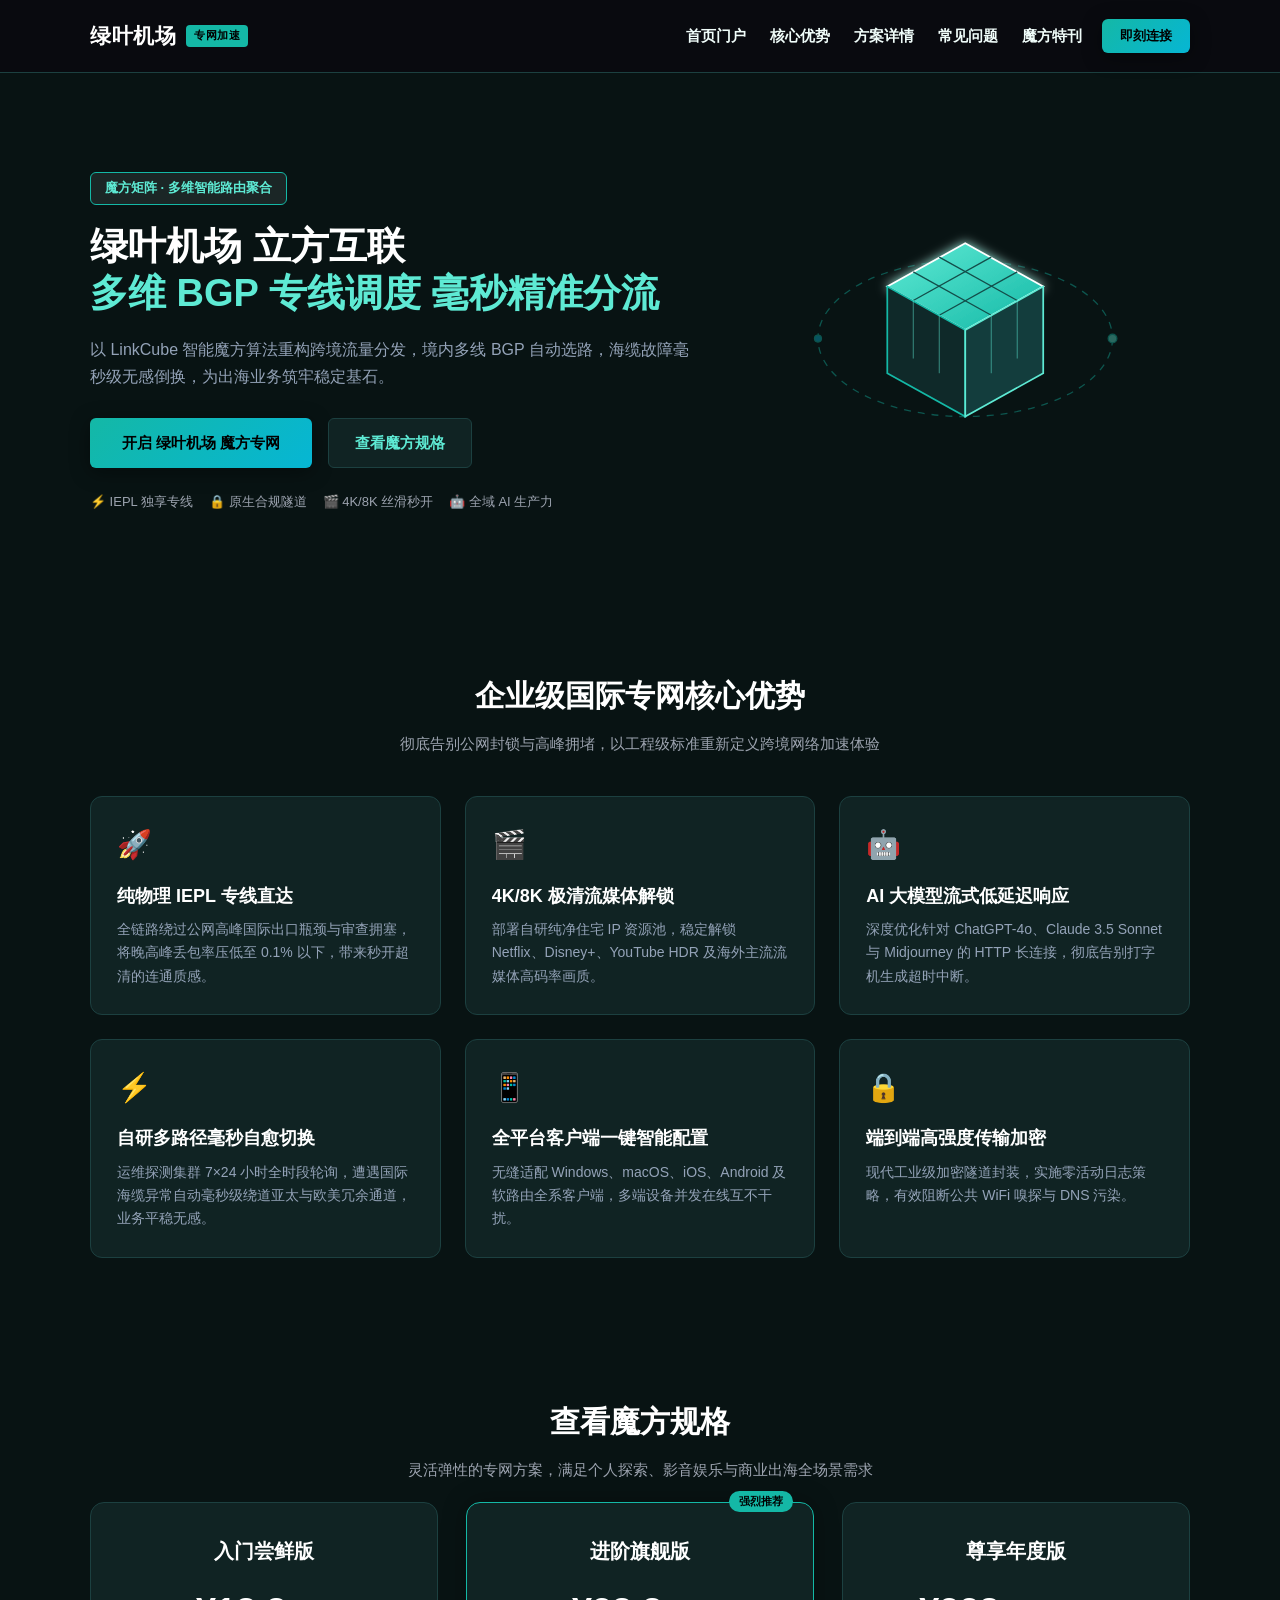
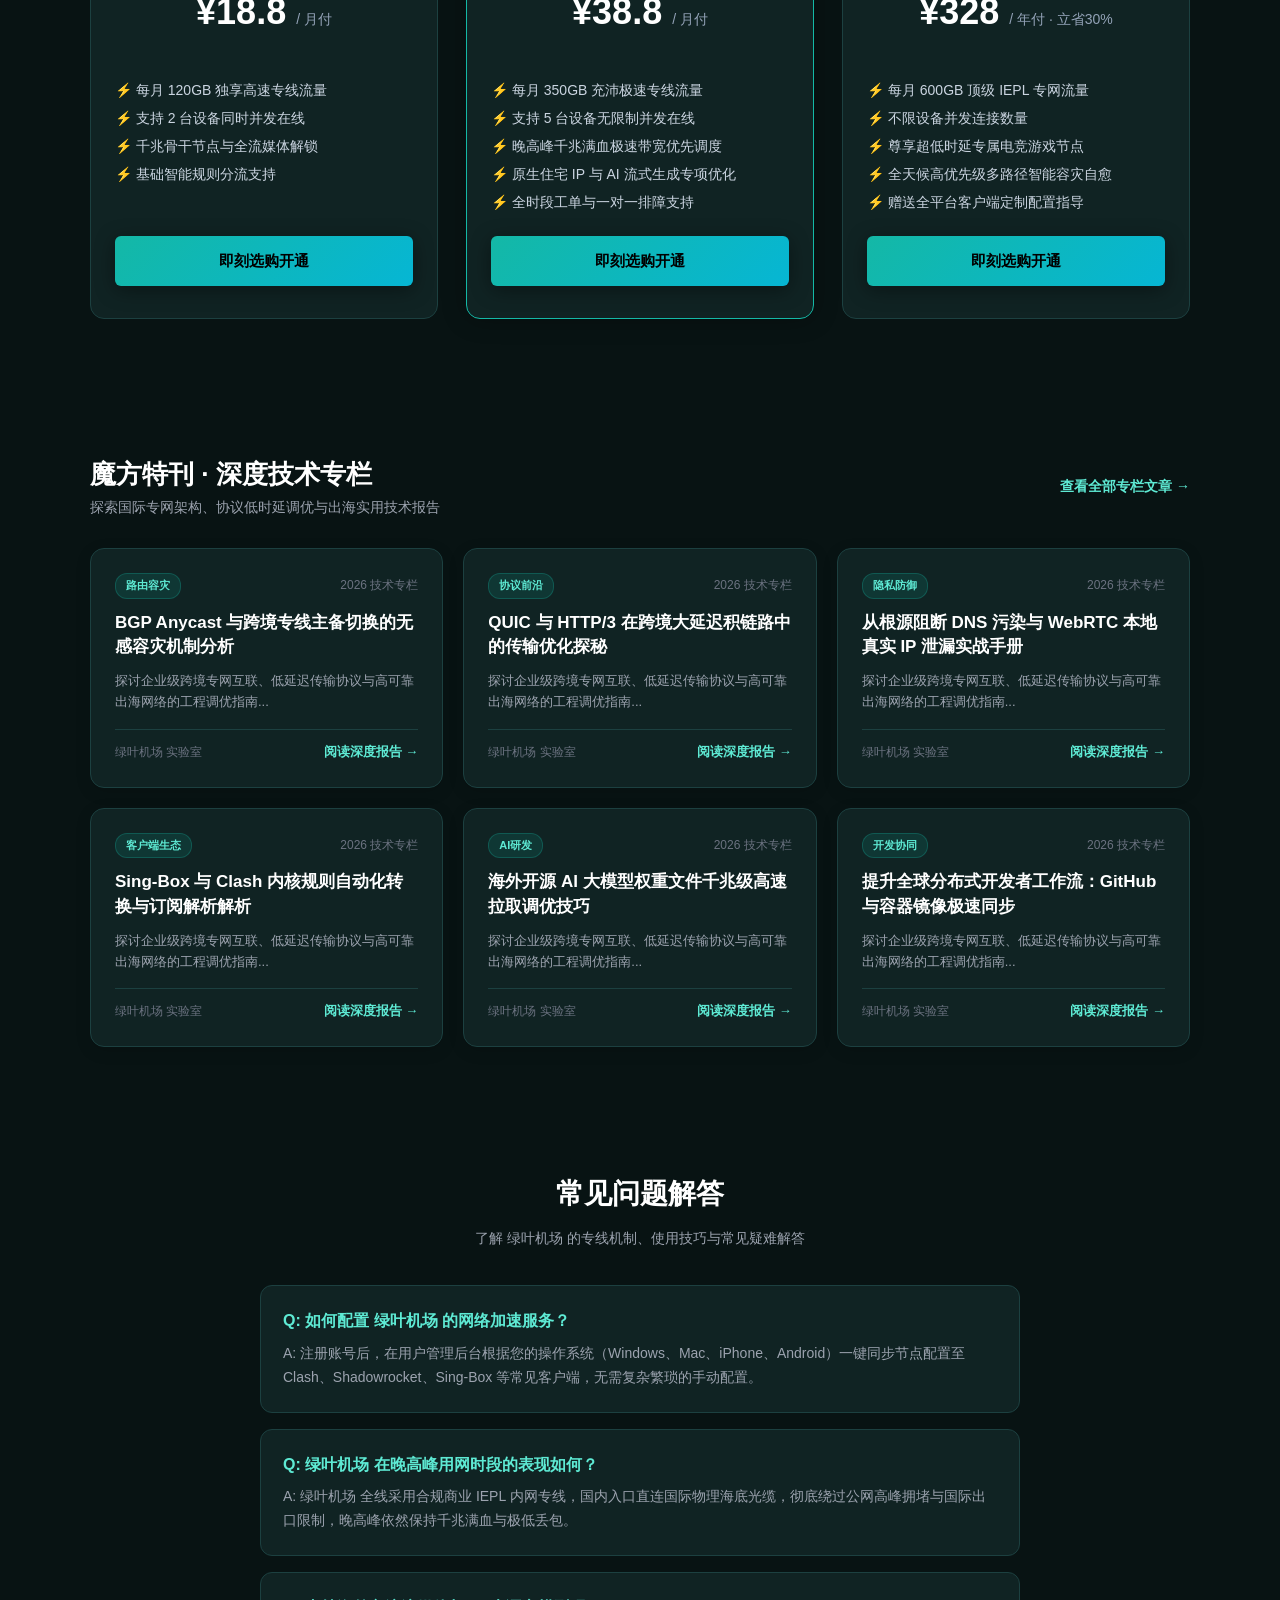
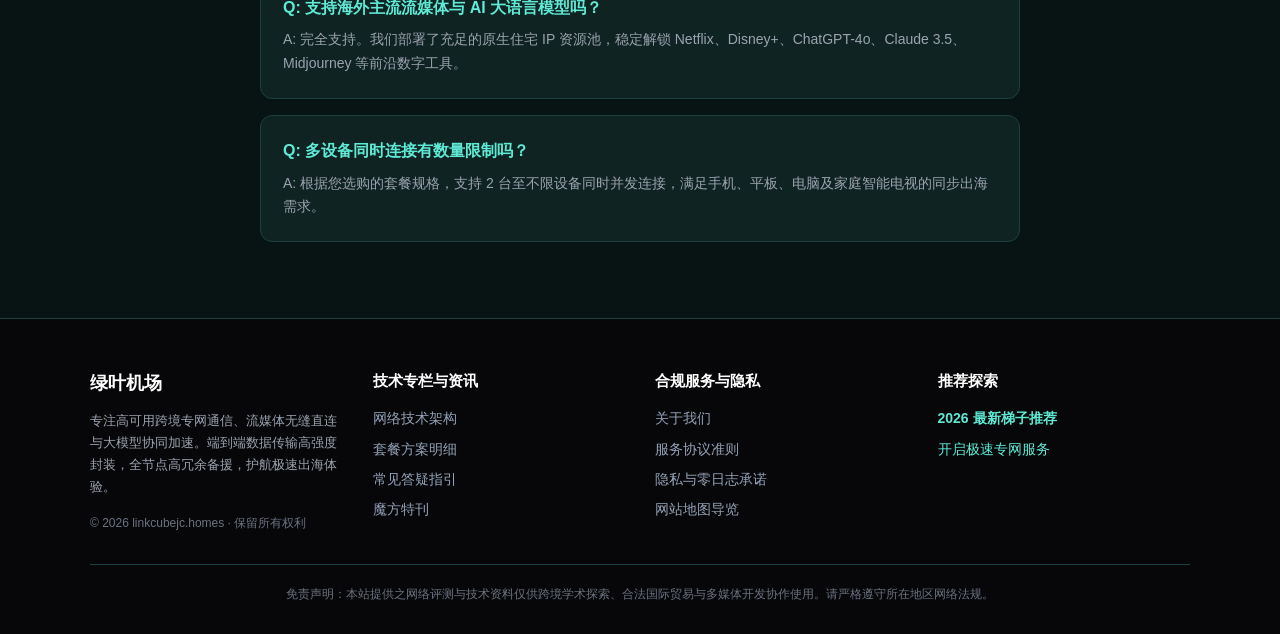
==== index.html @ 35c34b7c "feat: deploy linkcubejc.homes bespoke design, unique hero layout, card grid & SEO articles" ====
<!DOCTYPE html>
<html lang="zh-CN">
<head>
  <meta charset="UTF-8">
  <meta name="viewport" content="width=device-width, initial-scale=1.0">
  <title>绿叶机场 魔方专线_多线BGP智能接入加速_绿叶机场 体验报告</title>
  <meta name="description" content="绿叶机场 魔方架构实测专栏。深入分析 LinkCube 多维智能选路与跨境物理专线协同机制，畅享超清影音与全球实时对战。">
  <meta name="keywords" content="绿叶机场, 绿叶机场节点, 科学上网梯子, 机场推荐, 翻墙梯子, 网络加速器, 跨境专线">
  <meta property="og:type" content="website">
  <meta property="og:title" content="绿叶机场 魔方专线_多线BGP智能接入加速_绿叶机场 体验报告">
  <meta property="og:description" content="绿叶机场 魔方架构实测专栏。深入分析 LinkCube 多维智能选路与跨境物理专线协同机制，畅享超清影音与全球实时对战。">
  <meta property="og:url" content="https://linkcubejc.homes/">
  <meta property="og:site_name" content="绿叶机场">
  <link rel="canonical" href="https://linkcubejc.homes/">
  <link rel="stylesheet" href="style.css">
</head>
<body>
  
  <header class="navbar">
    <div class="container nav-inner">
      <a href="index.html" class="brand-logo">
        <span>绿叶机场</span>
        <span class="brand-badge">专网加速</span>
      </a>
      <nav style="display:flex; align-items:center; gap:20px;">
        <ul class="nav-links">
          <li><a href="index.html">首页门户</a></li>
          <li><a href="index.html#features">核心优势</a></li>
          <li><a href="index.html#pricing">方案详情</a></li>
          <li><a href="index.html#faq">常见问题</a></li>
          <li><a href="cube-journal.html">魔方特刊</a></li>
        </ul>
        <a href="https://ww012.twilightaff.com/#/?code=A56DH1Af" class="btn-aff-cta" target="_blank" rel="nofollow" style="padding: 7px 18px; font-size: 13px;">即刻连接</a>
      </nav>
    </div>
  </header>


  <!-- Hero Section -->
  <header class="hero-section">
    
    <div class="container">
      
      <div class="hero-grid">
        
        <div class="hero-content">
          <span class="hero-tag">魔方矩阵 · 多维智能路由聚合</span>
          <h1 class="hero-title">
            绿叶机场 立方互联<br>
            <span class="hero-title-highlight">多维 BGP 专线调度 毫秒精准分流</span>
          </h1>
          <p class="hero-desc">以 LinkCube 智能魔方算法重构跨境流量分发，境内多线 BGP 自动选路，海缆故障毫秒级无感倒换，为出海业务筑牢稳定基石。</p>
          <div class="hero-actions">
            <a href="https://ww012.twilightaff.com/#/?code=A56DH1Af" class="btn-aff-cta" target="_blank" rel="nofollow">开启 绿叶机场 魔方专网</a>
            <a href="#pricing" class="btn-tizi-dofollow">查看魔方规格</a>
          </div>
          <div style="font-size:13px; color:#9ca3af; display:flex; gap:16px; flex-wrap:wrap;">
            <span>⚡ IEPL 独享专线</span>
            <span>🔒 原生合规隧道</span>
            <span>🎬 4K/8K 丝滑秒开</span>
            <span>🤖 全域 AI 生产力</span>
          </div>
        </div>
    
        
        <div class="hero-motion-wrapper">
          
<svg viewBox="0 0 520 440" width="100%" height="100%" xmlns="http://www.w3.org/2000/svg" style="max-height: 400px;">
  <defs>
    <linearGradient id="cubeMintGrad" x1="0" y1="0" x2="1" y2="1">
      <stop offset="0%" stop-color="#5eead4"/>
      <stop offset="100%" stop-color="#14b8a6"/>
    </linearGradient>
    <filter id="cubeTechGlow" x="-20%" y="-20%" width="140%" height="140%">
      <feGaussianBlur stdDeviation="6" result="blur"/>
      <feComposite in="SourceGraphic" in2="blur" operator="over"/>
    </filter>
  </defs>
  <style>
    @keyframes cubeRotateFloat {
      0%, 100% { transform: translateY(0px) rotate(0deg); }
      50% { transform: translateY(-12px) rotate(2deg); }
    }
    @keyframes gridPulse {
      0%, 100% { opacity: 0.4; }
      50% { opacity: 0.9; }
    }
    .cube-main { animation: cubeRotateFloat 4.8s ease-in-out infinite; transform-origin: 260px 220px; }
    .data-grid { animation: gridPulse 3s ease-in-out infinite; }
  </style>

  <!-- Rotating Orbit Axis -->
  <g opacity="0.4" stroke="#14b8a6" stroke-width="1.5">
    <ellipse cx="260" cy="220" rx="170" ry="90" fill="none" stroke-dasharray="8,8"/>
    <circle cx="430" cy="220" r="5" fill="#5eead4"/>
    <circle cx="90" cy="220" r="4" fill="#06b6d4"/>
  </g>

  <!-- LinkCube Isometric Block (The Multi-Dimensional Hub) -->
  <g class="cube-main">
    <!-- Top Face -->
    <polygon points="260,110 350,160 260,210 170,160" fill="url(#cubeMintGrad)" stroke="#fff" stroke-width="2" filter="url(#cubeTechGlow)"/>
    <!-- Top Grid Lines (Rubik Cube Division) -->
    <line x1="200" y1="143" x2="290" y2="193" stroke="#134e4a" stroke-width="1.5"/>
    <line x1="230" y1="126" x2="320" y2="176" stroke="#134e4a" stroke-width="1.5"/>
    <line x1="320" y1="143" x2="230" y2="193" stroke="#134e4a" stroke-width="1.5"/>
    <line x1="290" y1="126" x2="200" y2="176" stroke="#134e4a" stroke-width="1.5"/>

    <!-- Left Face -->
    <polygon points="170,160 260,210 260,310 170,260" fill="#0f2929" stroke="#14b8a6" stroke-width="2"/>
    <line x1="200" y1="243" x2="200" y2="176" stroke="#5eead4" stroke-width="1" opacity="0.6"/>
    <line x1="230" y1="260" x2="230" y2="193" stroke="#5eead4" stroke-width="1" opacity="0.6"/>

    <!-- Right Face -->
    <polygon points="260,210 350,160 350,260 260,310" fill="#133d3d" stroke="#5eead4" stroke-width="2"/>
    <line x1="290" y1="260" x2="290" y2="193" stroke="#5eead4" stroke-width="1" opacity="0.6"/>
    <line x1="320" y1="243" x2="320" y2="176" stroke="#5eead4" stroke-width="1" opacity="0.6"/>
  </g>
</svg>

        </div>
    
      </div>
        
    </div>
  </header>

  <!-- Features Section -->
  <section id="features" style="padding: 70px 0;">
    <div class="container">
      <div style="text-align:center; max-width:700px; margin:0 auto 40px;">
        <h2 style="font-size:30px; font-weight:800; margin-bottom:12px; color:#fff;">企业级国际专网核心优势</h2>
        <p style="color:#9ca3af; font-size:15px;">彻底告别公网封锁与高峰拥堵，以工程级标准重新定义跨境网络加速体验</p>
      </div>
      <div class="features-grid">
        
        <div class="feature-card">
          <div class="feature-icon">🚀</div>
          <h3 class="feature-title">纯物理 IEPL 专线直达</h3>
          <p class="feature-desc">全链路绕过公网高峰国际出口瓶颈与审查拥塞，将晚高峰丢包率压低至 0.1% 以下，带来秒开超清的连通质感。</p>
        </div>
        
        <div class="feature-card">
          <div class="feature-icon">🎬</div>
          <h3 class="feature-title">4K/8K 极清流媒体解锁</h3>
          <p class="feature-desc">部署自研纯净住宅 IP 资源池，稳定解锁 Netflix、Disney+、YouTube HDR 及海外主流流媒体高码率画质。</p>
        </div>
        
        <div class="feature-card">
          <div class="feature-icon">🤖</div>
          <h3 class="feature-title">AI 大模型流式低延迟响应</h3>
          <p class="feature-desc">深度优化针对 ChatGPT-4o、Claude 3.5 Sonnet 与 Midjourney 的 HTTP 长连接，彻底告别打字机生成超时中断。</p>
        </div>
        
        <div class="feature-card">
          <div class="feature-icon">⚡</div>
          <h3 class="feature-title">自研多路径毫秒自愈切换</h3>
          <p class="feature-desc">运维探测集群 7×24 小时全时段轮询，遭遇国际海缆异常自动毫秒级绕道亚太与欧美冗余通道，业务平稳无感。</p>
        </div>
        
        <div class="feature-card">
          <div class="feature-icon">📱</div>
          <h3 class="feature-title">全平台客户端一键智能配置</h3>
          <p class="feature-desc">无缝适配 Windows、macOS、iOS、Android 及软路由全系客户端，多端设备并发在线互不干扰。</p>
        </div>
        
        <div class="feature-card">
          <div class="feature-icon">🔒</div>
          <h3 class="feature-title">端到端高强度传输加密</h3>
          <p class="feature-desc">现代工业级加密隧道封装，实施零活动日志策略，有效阻断公共 WiFi 嗅探与 DNS 污染。</p>
        </div>
        
      </div>
    </div>
  </section>

  <!-- Pricing Section (Targeted by Hero CTA) -->
  <section id="pricing" class="pricing-section">
    <div class="container">
      <div style="text-align:center; max-width:700px; margin:0 auto 20px;">
        <h2 style="font-size:30px; font-weight:800; margin-bottom:12px; color:#fff;">查看魔方规格</h2>
        <p style="color:#9ca3af; font-size:15px;">灵活弹性的专网方案，满足个人探索、影音娱乐与商业出海全场景需求</p>
      </div>
      <div class="pricing-grid">
        
        <div class="price-card">
          
          <h3 style="font-size:20px; color:#fff; font-weight:700;">入门尝鲜版</h3>
          <div class="price-tag">¥18.8 <span>/ 月付</span></div>
          <ul class="price-features">
            <li>每月 120GB 独享高速专线流量</li><li>支持 2 台设备同时并发在线</li><li>千兆骨干节点与全流媒体解锁</li><li>基础智能规则分流支持</li>
          </ul>
          <a href="https://ww012.twilightaff.com/#/?code=A56DH1Af" class="btn-aff-cta" target="_blank" rel="nofollow" style="width:100%; margin-top:auto;">即刻选购开通</a>
        </div>
        
        <div class="price-card featured">
          <div style="position:absolute; top:-12px; right:20px; background:#14b8a6; color:#000; font-size:11px; font-weight:800; padding:2px 10px; border-radius:12px;">强烈推荐</div>
          <h3 style="font-size:20px; color:#fff; font-weight:700;">进阶旗舰版</h3>
          <div class="price-tag">¥38.8 <span>/ 月付</span></div>
          <ul class="price-features">
            <li>每月 350GB 充沛极速专线流量</li><li>支持 5 台设备无限制并发在线</li><li>晚高峰千兆满血极速带宽优先调度</li><li>原生住宅 IP 与 AI 流式生成专项优化</li><li>全时段工单与一对一排障支持</li>
          </ul>
          <a href="https://ww012.twilightaff.com/#/?code=A56DH1Af" class="btn-aff-cta" target="_blank" rel="nofollow" style="width:100%; margin-top:auto;">即刻选购开通</a>
        </div>
        
        <div class="price-card">
          
          <h3 style="font-size:20px; color:#fff; font-weight:700;">尊享年度版</h3>
          <div class="price-tag">¥328 <span>/ 年付 · 立省30%</span></div>
          <ul class="price-features">
            <li>每月 600GB 顶级 IEPL 专网流量</li><li>不限设备并发连接数量</li><li>尊享超低时延专属电竞游戏节点</li><li>全天候高优先级多路径智能容灾自愈</li><li>赠送全平台客户端定制配置指导</li>
          </ul>
          <a href="https://ww012.twilightaff.com/#/?code=A56DH1Af" class="btn-aff-cta" target="_blank" rel="nofollow" style="width:100%; margin-top:auto;">即刻选购开通</a>
        </div>
        
      </div>
    </div>
  </section>

  <!-- Articles Preview Section (Responsive Card Grid) -->
  <section style="padding: 65px 0;">
    <div class="container">
      <div style="display:flex; justify-content:space-between; align-items:center; margin-bottom:30px; flex-wrap:wrap; gap:12px;">
        <div>
          <h2 style="font-size:26px; font-weight:800; color:#fff;">魔方特刊 · 深度技术专栏</h2>
          <p style="color:#9ca3af; font-size:14px;">探索国际专网架构、协议低时延调优与出海实用技术报告</p>
        </div>
        <a href="cube-journal.html" style="color:#5eead4; font-weight:600; font-size:14px;">查看全部专栏文章 →</a>
      </div>
      <div style="display:grid; grid-template-columns:repeat(auto-fit, minmax(280px, 1fr)); gap:20px;">
        
        <div class="article-card" style="background:#102323; border:1px solid #1c4040; border-radius:14px; padding:24px; display:flex; flex-direction:column; justify-content:space-between; transition:transform 0.25s ease, box-shadow 0.25s ease, border-color 0.25s ease; box-shadow: 0 4px 16px rgba(0,0,0,0.12);">
          <div>
            <div style="display:flex; justify-content:space-between; align-items:center; margin-bottom:12px;">
              <span style="font-size:11px; color:#5eead4; background:#14b8a622; border:1px solid #14b8a644; padding:3px 10px; border-radius:12px; font-weight:600;">路由容灾</span>
              <span style="font-size:12px; color:#6b7280;">2026 技术专栏</span>
            </div>
            <h4 style="margin:10px 0 10px; font-size:17px; font-weight:700; line-height:1.45;"><a href="linkcube-bgp-anycast-multi-path-routing.html" style="color:#fff;">BGP Anycast 与跨境专线主备切换的无感容灾机制分析</a></h4>
            <p style="font-size:13px; color:#9ca3af; line-height:1.65; margin-bottom:16px;">探讨企业级跨境专网互联、低延迟传输协议与高可靠出海网络的工程调优指南...</p>
          </div>
          <div style="border-top:1px solid #1c4040; padding-top:12px; margin-top:auto; display:flex; justify-content:space-between; align-items:center;">
            <span style="font-size:12px; color:#6b7280;">绿叶机场 实验室</span>
            <a href="linkcube-bgp-anycast-multi-path-routing.html" style="color:#5eead4; font-size:13px; font-weight:600; display:inline-flex; align-items:center; gap:4px;">阅读深度报告 →</a>
          </div>
        </div>
        
        <div class="article-card" style="background:#102323; border:1px solid #1c4040; border-radius:14px; padding:24px; display:flex; flex-direction:column; justify-content:space-between; transition:transform 0.25s ease, box-shadow 0.25s ease, border-color 0.25s ease; box-shadow: 0 4px 16px rgba(0,0,0,0.12);">
          <div>
            <div style="display:flex; justify-content:space-between; align-items:center; margin-bottom:12px;">
              <span style="font-size:11px; color:#5eead4; background:#14b8a622; border:1px solid #14b8a644; padding:3px 10px; border-radius:12px; font-weight:600;">协议前沿</span>
              <span style="font-size:12px; color:#6b7280;">2026 技术专栏</span>
            </div>
            <h4 style="margin:10px 0 10px; font-size:17px; font-weight:700; line-height:1.45;"><a href="linkcube-quic-http3-streaming-benchmark.html" style="color:#fff;">QUIC 与 HTTP/3 在跨境大延迟积链路中的传输优化探秘</a></h4>
            <p style="font-size:13px; color:#9ca3af; line-height:1.65; margin-bottom:16px;">探讨企业级跨境专网互联、低延迟传输协议与高可靠出海网络的工程调优指南...</p>
          </div>
          <div style="border-top:1px solid #1c4040; padding-top:12px; margin-top:auto; display:flex; justify-content:space-between; align-items:center;">
            <span style="font-size:12px; color:#6b7280;">绿叶机场 实验室</span>
            <a href="linkcube-quic-http3-streaming-benchmark.html" style="color:#5eead4; font-size:13px; font-weight:600; display:inline-flex; align-items:center; gap:4px;">阅读深度报告 →</a>
          </div>
        </div>
        
        <div class="article-card" style="background:#102323; border:1px solid #1c4040; border-radius:14px; padding:24px; display:flex; flex-direction:column; justify-content:space-between; transition:transform 0.25s ease, box-shadow 0.25s ease, border-color 0.25s ease; box-shadow: 0 4px 16px rgba(0,0,0,0.12);">
          <div>
            <div style="display:flex; justify-content:space-between; align-items:center; margin-bottom:12px;">
              <span style="font-size:11px; color:#5eead4; background:#14b8a622; border:1px solid #14b8a644; padding:3px 10px; border-radius:12px; font-weight:600;">隐私防御</span>
              <span style="font-size:12px; color:#6b7280;">2026 技术专栏</span>
            </div>
            <h4 style="margin:10px 0 10px; font-size:17px; font-weight:700; line-height:1.45;"><a href="linkcube-dns-leak-prevention-doh-dot.html" style="color:#fff;">从根源阻断 DNS 污染与 WebRTC 本地真实 IP 泄漏实战手册</a></h4>
            <p style="font-size:13px; color:#9ca3af; line-height:1.65; margin-bottom:16px;">探讨企业级跨境专网互联、低延迟传输协议与高可靠出海网络的工程调优指南...</p>
          </div>
          <div style="border-top:1px solid #1c4040; padding-top:12px; margin-top:auto; display:flex; justify-content:space-between; align-items:center;">
            <span style="font-size:12px; color:#6b7280;">绿叶机场 实验室</span>
            <a href="linkcube-dns-leak-prevention-doh-dot.html" style="color:#5eead4; font-size:13px; font-weight:600; display:inline-flex; align-items:center; gap:4px;">阅读深度报告 →</a>
          </div>
        </div>
        
        <div class="article-card" style="background:#102323; border:1px solid #1c4040; border-radius:14px; padding:24px; display:flex; flex-direction:column; justify-content:space-between; transition:transform 0.25s ease, box-shadow 0.25s ease, border-color 0.25s ease; box-shadow: 0 4px 16px rgba(0,0,0,0.12);">
          <div>
            <div style="display:flex; justify-content:space-between; align-items:center; margin-bottom:12px;">
              <span style="font-size:11px; color:#5eead4; background:#14b8a622; border:1px solid #14b8a644; padding:3px 10px; border-radius:12px; font-weight:600;">客户端生态</span>
              <span style="font-size:12px; color:#6b7280;">2026 技术专栏</span>
            </div>
            <h4 style="margin:10px 0 10px; font-size:17px; font-weight:700; line-height:1.45;"><a href="linkcube-clash-singbox-rule-automation.html" style="color:#fff;">Sing-Box 与 Clash 内核规则自动化转换与订阅解析解析</a></h4>
            <p style="font-size:13px; color:#9ca3af; line-height:1.65; margin-bottom:16px;">探讨企业级跨境专网互联、低延迟传输协议与高可靠出海网络的工程调优指南...</p>
          </div>
          <div style="border-top:1px solid #1c4040; padding-top:12px; margin-top:auto; display:flex; justify-content:space-between; align-items:center;">
            <span style="font-size:12px; color:#6b7280;">绿叶机场 实验室</span>
            <a href="linkcube-clash-singbox-rule-automation.html" style="color:#5eead4; font-size:13px; font-weight:600; display:inline-flex; align-items:center; gap:4px;">阅读深度报告 →</a>
          </div>
        </div>
        
        <div class="article-card" style="background:#102323; border:1px solid #1c4040; border-radius:14px; padding:24px; display:flex; flex-direction:column; justify-content:space-between; transition:transform 0.25s ease, box-shadow 0.25s ease, border-color 0.25s ease; box-shadow: 0 4px 16px rgba(0,0,0,0.12);">
          <div>
            <div style="display:flex; justify-content:space-between; align-items:center; margin-bottom:12px;">
              <span style="font-size:11px; color:#5eead4; background:#14b8a622; border:1px solid #14b8a644; padding:3px 10px; border-radius:12px; font-weight:600;">AI研发</span>
              <span style="font-size:12px; color:#6b7280;">2026 技术专栏</span>
            </div>
            <h4 style="margin:10px 0 10px; font-size:17px; font-weight:700; line-height:1.45;"><a href="linkcube-huggingface-ai-model-weights.html" style="color:#fff;">海外开源 AI 大模型权重文件千兆级高速拉取调优技巧</a></h4>
            <p style="font-size:13px; color:#9ca3af; line-height:1.65; margin-bottom:16px;">探讨企业级跨境专网互联、低延迟传输协议与高可靠出海网络的工程调优指南...</p>
          </div>
          <div style="border-top:1px solid #1c4040; padding-top:12px; margin-top:auto; display:flex; justify-content:space-between; align-items:center;">
            <span style="font-size:12px; color:#6b7280;">绿叶机场 实验室</span>
            <a href="linkcube-huggingface-ai-model-weights.html" style="color:#5eead4; font-size:13px; font-weight:600; display:inline-flex; align-items:center; gap:4px;">阅读深度报告 →</a>
          </div>
        </div>
        
        <div class="article-card" style="background:#102323; border:1px solid #1c4040; border-radius:14px; padding:24px; display:flex; flex-direction:column; justify-content:space-between; transition:transform 0.25s ease, box-shadow 0.25s ease, border-color 0.25s ease; box-shadow: 0 4px 16px rgba(0,0,0,0.12);">
          <div>
            <div style="display:flex; justify-content:space-between; align-items:center; margin-bottom:12px;">
              <span style="font-size:11px; color:#5eead4; background:#14b8a622; border:1px solid #14b8a644; padding:3px 10px; border-radius:12px; font-weight:600;">开发协同</span>
              <span style="font-size:12px; color:#6b7280;">2026 技术专栏</span>
            </div>
            <h4 style="margin:10px 0 10px; font-size:17px; font-weight:700; line-height:1.45;"><a href="linkcube-docker-github-dev-acceleration.html" style="color:#fff;">提升全球分布式开发者工作流：GitHub 与容器镜像极速同步</a></h4>
            <p style="font-size:13px; color:#9ca3af; line-height:1.65; margin-bottom:16px;">探讨企业级跨境专网互联、低延迟传输协议与高可靠出海网络的工程调优指南...</p>
          </div>
          <div style="border-top:1px solid #1c4040; padding-top:12px; margin-top:auto; display:flex; justify-content:space-between; align-items:center;">
            <span style="font-size:12px; color:#6b7280;">绿叶机场 实验室</span>
            <a href="linkcube-docker-github-dev-acceleration.html" style="color:#5eead4; font-size:13px; font-weight:600; display:inline-flex; align-items:center; gap:4px;">阅读深度报告 →</a>
          </div>
        </div>
        
      </div>
    </div>
  </section>

  <!-- FAQ Section -->
  <section id="faq" style="padding: 60px 0; background:#081313;">
    <div class="container" style="max-width:800px;">
      <div style="text-align:center; margin-bottom:36px;">
        <h2 style="font-size:28px; font-weight:800; color:#fff; margin-bottom:10px;">常见问题解答</h2>
        <p style="color:#9ca3af; font-size:14px;">了解 绿叶机场 的专线机制、使用技巧与常见疑难解答</p>
      </div>
      
        <div style="background:#102323; border:1px solid #1c4040; border-radius:12px; padding:22px; margin-bottom:16px;">
          <h3 style="font-size:16px; color:#5eead4; margin-bottom:8px;">Q: 如何配置 绿叶机场 的网络加速服务？</h3>
          <p style="font-size:14px; color:#9ca3af; line-height:1.7;">A: 注册账号后，在用户管理后台根据您的操作系统（Windows、Mac、iPhone、Android）一键同步节点配置至 Clash、Shadowrocket、Sing-Box 等常见客户端，无需复杂繁琐的手动配置。</p>
        </div>
        
        <div style="background:#102323; border:1px solid #1c4040; border-radius:12px; padding:22px; margin-bottom:16px;">
          <h3 style="font-size:16px; color:#5eead4; margin-bottom:8px;">Q: 绿叶机场 在晚高峰用网时段的表现如何？</h3>
          <p style="font-size:14px; color:#9ca3af; line-height:1.7;">A: 绿叶机场 全线采用合规商业 IEPL 内网专线，国内入口直连国际物理海底光缆，彻底绕过公网高峰拥堵与国际出口限制，晚高峰依然保持千兆满血与极低丢包。</p>
        </div>
        
        <div style="background:#102323; border:1px solid #1c4040; border-radius:12px; padding:22px; margin-bottom:16px;">
          <h3 style="font-size:16px; color:#5eead4; margin-bottom:8px;">Q: 支持海外主流流媒体与 AI 大语言模型吗？</h3>
          <p style="font-size:14px; color:#9ca3af; line-height:1.7;">A: 完全支持。我们部署了充足的原生住宅 IP 资源池，稳定解锁 Netflix、Disney+、ChatGPT-4o、Claude 3.5、Midjourney 等前沿数字工具。</p>
        </div>
        
        <div style="background:#102323; border:1px solid #1c4040; border-radius:12px; padding:22px; margin-bottom:16px;">
          <h3 style="font-size:16px; color:#5eead4; margin-bottom:8px;">Q: 多设备同时连接有数量限制吗？</h3>
          <p style="font-size:14px; color:#9ca3af; line-height:1.7;">A: 根据您选购的套餐规格，支持 2 台至不限设备同时并发连接，满足手机、平板、电脑及家庭智能电视的同步出海需求。</p>
        </div>
        
    </div>
  </section>

  
  <footer>
    <div class="container">
      <div class="footer-grid">
        <div>
          <div style="font-weight: 800; font-size: 18px; color: #fff; margin-bottom: 12px;">绿叶机场</div>
          <p style="line-height: 1.7; font-size: 13px; color: #9ca3af; margin-bottom: 16px;">
            专注高可用跨境专网通信、流媒体无缝直连与大模型协同加速。端到端数据传输高强度封装，全节点高冗余备援，护航极速出海体验。
          </p>
          <div style="font-size: 12px; color: #6b7280;">© 2026 linkcubejc.homes · 保留所有权利</div>
        </div>
        <div>
          <h4 style="color: #fff; font-size: 15px; margin-bottom: 14px;">技术专栏与资讯</h4>
          <ul class="footer-links">
            <li><a href="index.html#features">网络技术架构</a></li>
            <li><a href="index.html#pricing">套餐方案明细</a></li>
            <li><a href="index.html#faq">常见答疑指引</a></li>
            <li><a href="cube-journal.html">魔方特刊</a></li>
          </ul>
        </div>
        <div>
          <h4 style="color: #fff; font-size: 15px; margin-bottom: 14px;">合规服务与隐私</h4>
          <ul class="footer-links">
            <li><a href="about.html">关于我们</a></li>
            <li><a href="terms.html">服务协议准则</a></li>
            <li><a href="privacy.html">隐私与零日志承诺</a></li>
            <li><a href="sitemap.html">网站地图导览</a></li>
          </ul>
        </div>
        <div>
          <h4 style="color: #fff; font-size: 15px; margin-bottom: 14px;">推荐探索</h4>
          <ul class="footer-links">

            <li><a href="https://dajichang.mom/" target="_blank" style="color: #5eead4; font-weight: 600;">2026 最新梯子推荐</a></li>
            <li><a href="https://ww012.twilightaff.com/#/?code=A56DH1Af" target="_blank" rel="nofollow" style="color: #5eead4;">开启极速专网服务</a></li>
    
          </ul>
        </div>
      </div>
      <div style="border-top: 1px solid #1c4040; padding-top: 20px; text-align: center; font-size: 12px; color: #6b7280;">
        免责声明：本站提供之网络评测与技术资料仅供跨境学术探索、合法国际贸易与多媒体开发协作使用。请严格遵守所在地区网络法规。
      </div>
    </div>
  </footer>

</body>
</html>
---- style.css ----
/* linkcube_tech_mint - linkcubejc.homes */
* { margin: 0; padding: 0; box-sizing: border-box; }
html { scroll-behavior: smooth; }
body { background-color: #081313; color: #f0fdfa; font-family: -apple-system, BlinkMacSystemFont, "Segoe UI", Roboto, "PingFang SC", "Hiragino Sans GB", "Microsoft YaHei", sans-serif; line-height: 1.6; overflow-x: hidden; position: relative; }
.container { max-width: 1140px; margin: 0 auto; padding: 0 20px; position: relative; z-index: 2; }
a { text-decoration: none; color: inherit; transition: all 0.25s ease; }

/* Navbar */
.navbar { background: rgba(10, 10, 16, 0.92); backdrop-filter: blur(16px); border-bottom: 1.5px solid #1c4040; position: sticky; top: 0; z-index: 100; }
.nav-inner { display: flex; align-items: center; justify-content: space-between; height: 72px; }
.brand-logo { display: flex; align-items: center; gap: 10px; font-weight: 900; font-size: 21px; color: #fff; letter-spacing: 0.5px; }
.brand-badge { background: #14b8a6; color: #000; font-size: 11px; padding: 2px 8px; border-radius: 4px; font-weight: 800; text-transform: uppercase; }
.nav-links { display: flex; gap: 24px; align-items: center; list-style: none; font-size: 15px; font-weight: 600; }
.nav-links a:hover { color: #5eead4; }

/* Hero Base */
.hero-section { padding: 75px 0 65px; position: relative; overflow: hidden; }
.hero-tag { display: inline-block; background: rgba(255, 255, 255, 0.08); color: #5eead4; border: 1px solid #14b8a6; padding: 5px 14px; border-radius: 6px; font-size: 13px; font-weight: 700; margin-bottom: 18px; }
.hero-title { font-size: 38px; line-height: 1.25; font-weight: 900; color: #fff; margin-bottom: 18px; }
.hero-title-highlight { color: #5eead4; }
.hero-desc { font-size: 16px; color: #94a3b8; line-height: 1.7; margin-bottom: 28px; }
.hero-actions { display: flex; gap: 16px; align-items: center; flex-wrap: wrap; margin-bottom: 24px; }
.btn-aff-cta { display: inline-flex; align-items: center; justify-content: center; padding: 13px 32px; font-weight: 800; font-size: 15px; border-radius: 6px; background: linear-gradient(135deg, #14b8a6, #06b6d4); color: #000; box-shadow: 0 4px 20px rgba(0, 0, 0, 0.4); }
.btn-aff-cta:hover { transform: translateY(-2px); }
.btn-tizi-dofollow { display: inline-flex; align-items: center; justify-content: center; padding: 12px 26px; font-weight: 700; font-size: 15px; border-radius: 6px; border: 1.5px solid #1c4040; background: #102323; color: #5eead4; }
.btn-tizi-dofollow:hover { border-color: #5eead4; }

/* Features */
.features-grid { display: grid; grid-template-columns: repeat(auto-fit, minmax(260px, 1fr)); gap: 24px; }
.feature-card { background: #102323; border: 1px solid #1c4040; border-radius: 12px; padding: 26px; transition: transform 0.25s ease, border-color 0.25s ease; }
.feature-card:hover { transform: translateY(-4px); border-color: #14b8a6; }
.feature-icon { font-size: 28px; margin-bottom: 14px; display: inline-block; }
.feature-title { font-size: 18px; font-weight: 700; color: #fff; margin-bottom: 8px; }
.feature-desc { font-size: 14px; color: #94a3b8; line-height: 1.65; }

/* Pricing */
.pricing-section { padding: 70px 0; background: #081313; }
.pricing-grid { display: grid; grid-template-columns: repeat(auto-fit, minmax(280px, 1fr)); gap: 28px; }
.price-card { background: #102323; border: 1px solid #1c4040; border-radius: 14px; padding: 32px 24px; position: relative; display: flex; flex-direction: column; text-align: center; }
.price-card.featured { border-color: #14b8a6; box-shadow: 0 0 25px rgba(0, 0, 0, 0.3); }
.price-tag { font-size: 36px; font-weight: 800; color: #fff; margin: 16px 0; }
.price-tag span { font-size: 14px; font-weight: 400; color: #94a3b8; }
.price-features { list-style: none; margin: 20px 0; text-align: left; font-size: 14px; color: #cbd5e1; line-height: 2; }
.price-features li::before { content: "⚡ "; color: #5eead4; }

/* Footer */
footer { background: #07070a; border-top: 1px solid #1c4040; padding: 50px 0 30px; font-size: 14px; color: #94a3b8; position: relative; z-index: 2; }
.footer-grid { display: grid; grid-template-columns: repeat(auto-fit, minmax(200px, 1fr)); gap: 30px; margin-bottom: 30px; }
.footer-links { list-style: none; display: flex; flex-direction: column; gap: 8px; }
.footer-links a:hover { color: #fff; }

@media(max-width: 868px) {
  .hero-grid { grid-template-columns: 1fr !important; text-align: center; }
  .hero-actions { justify-content: center; }
  .nav-links { display: none; }
}

/* Layout: Text Left (1.15fr), Graphic Right (0.85fr) */
.hero-grid { display: grid; grid-template-columns: 1.15fr 0.85fr; gap: 40px; align-items: center; }

/* Article Card Grid & Hover Effects */
.article-card { transition: transform 0.25s ease, box-shadow 0.25s ease, border-color 0.25s ease; }
.article-card:hover { transform: translateY(-4px); border-color: #14b8a6 !important; box-shadow: 0 10px 25px rgba(0,0,0,0.25) !important; }
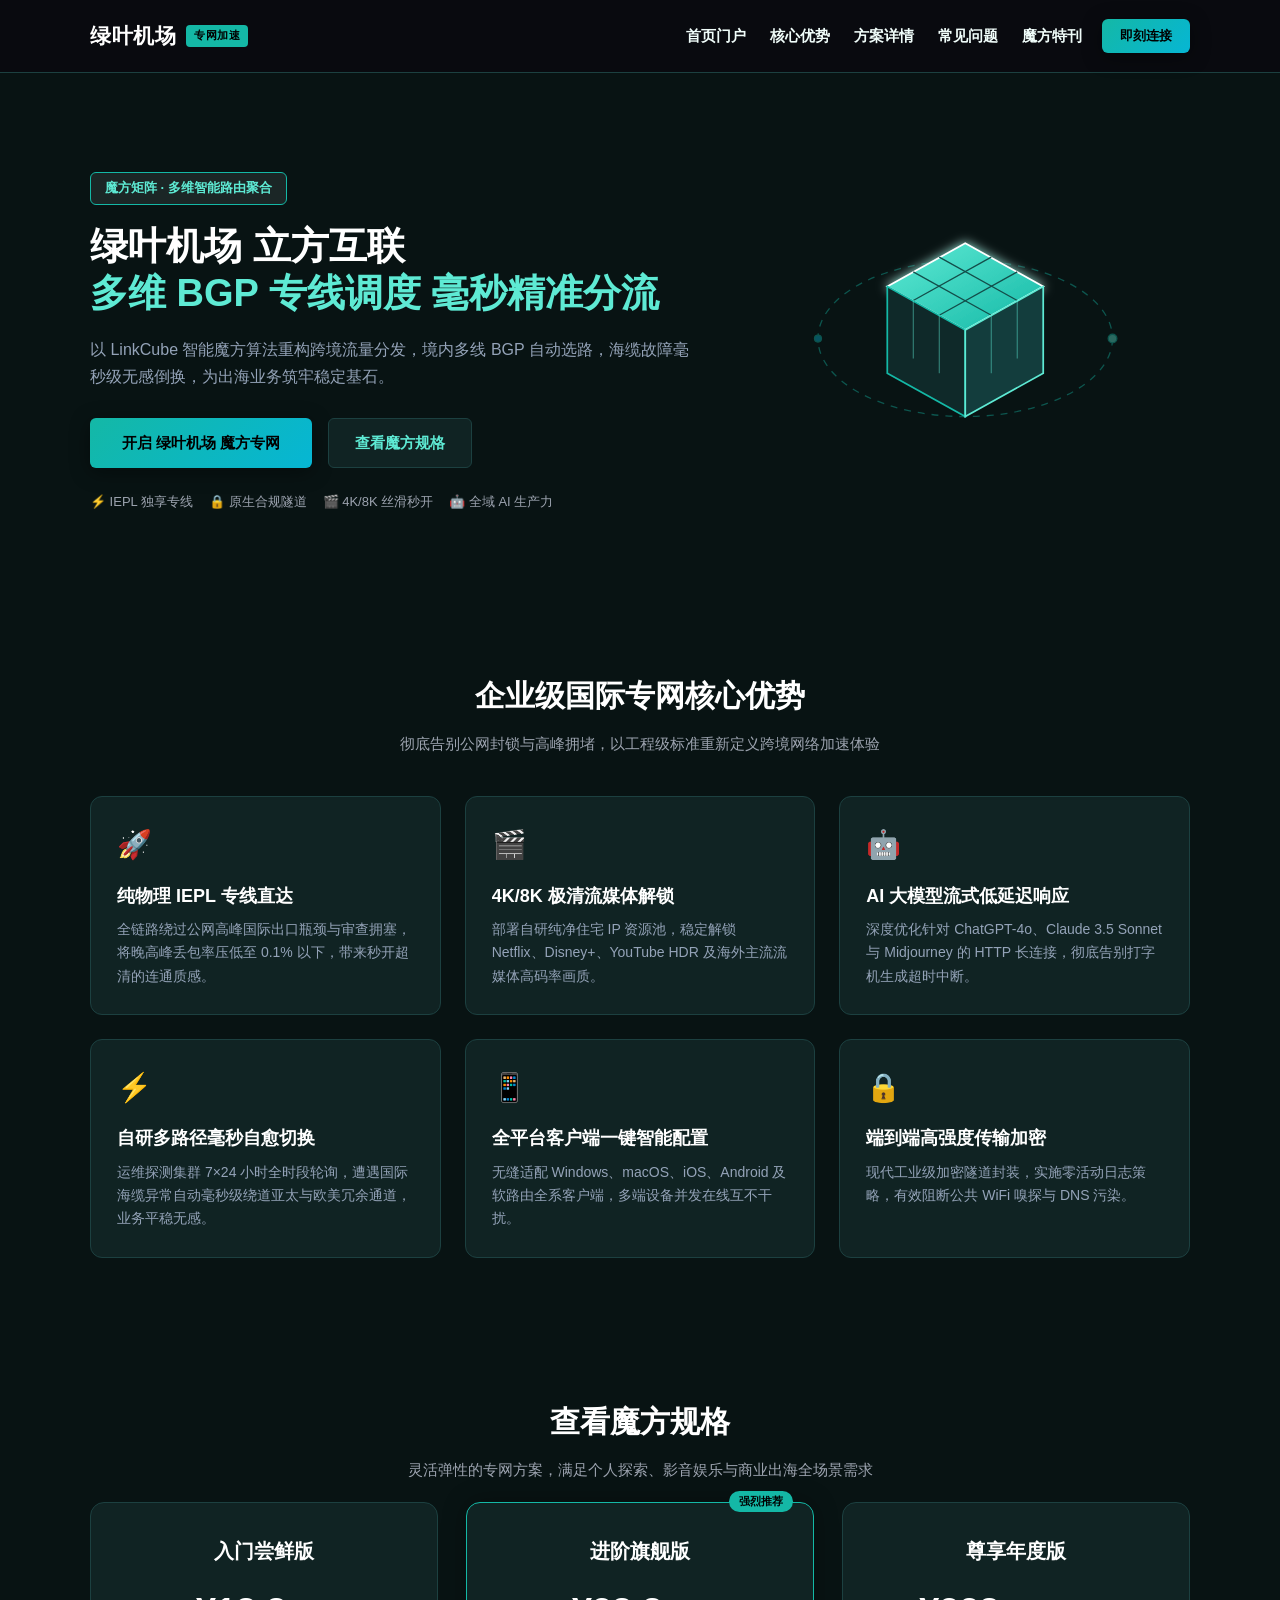
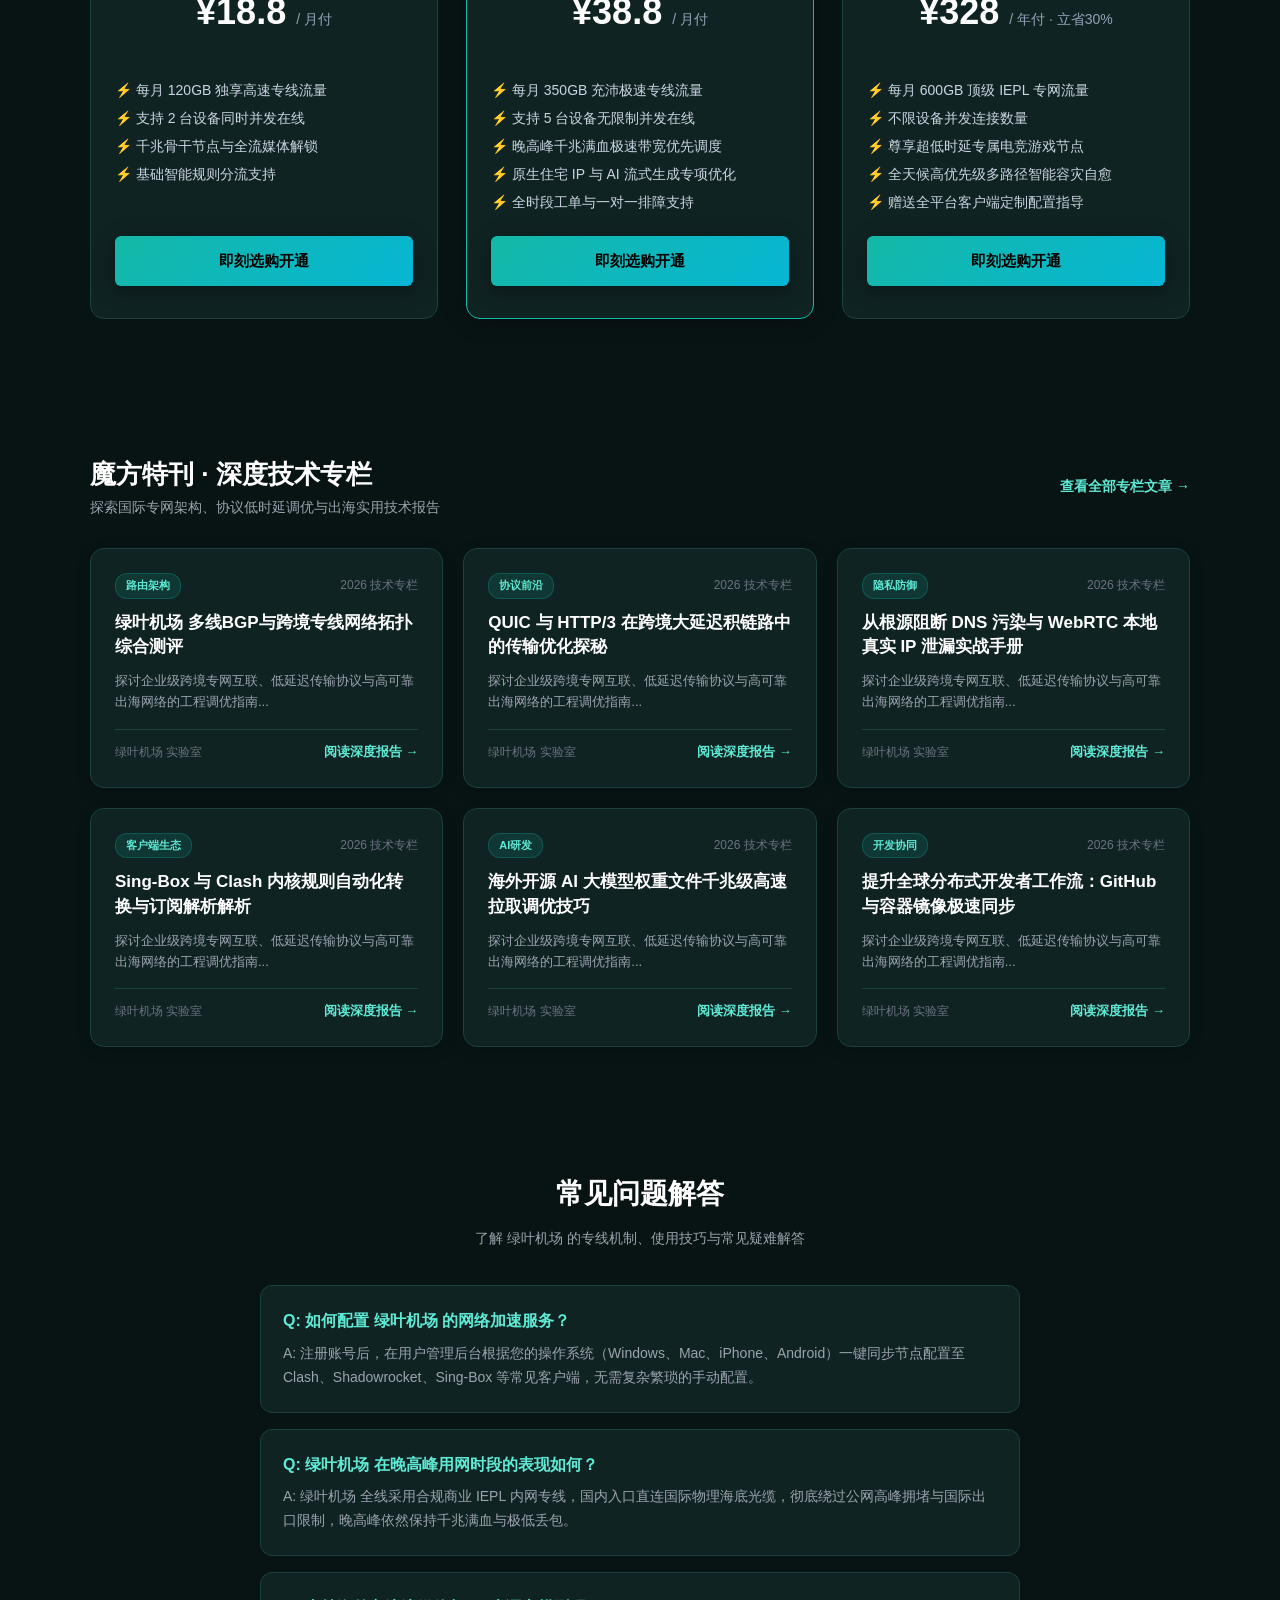
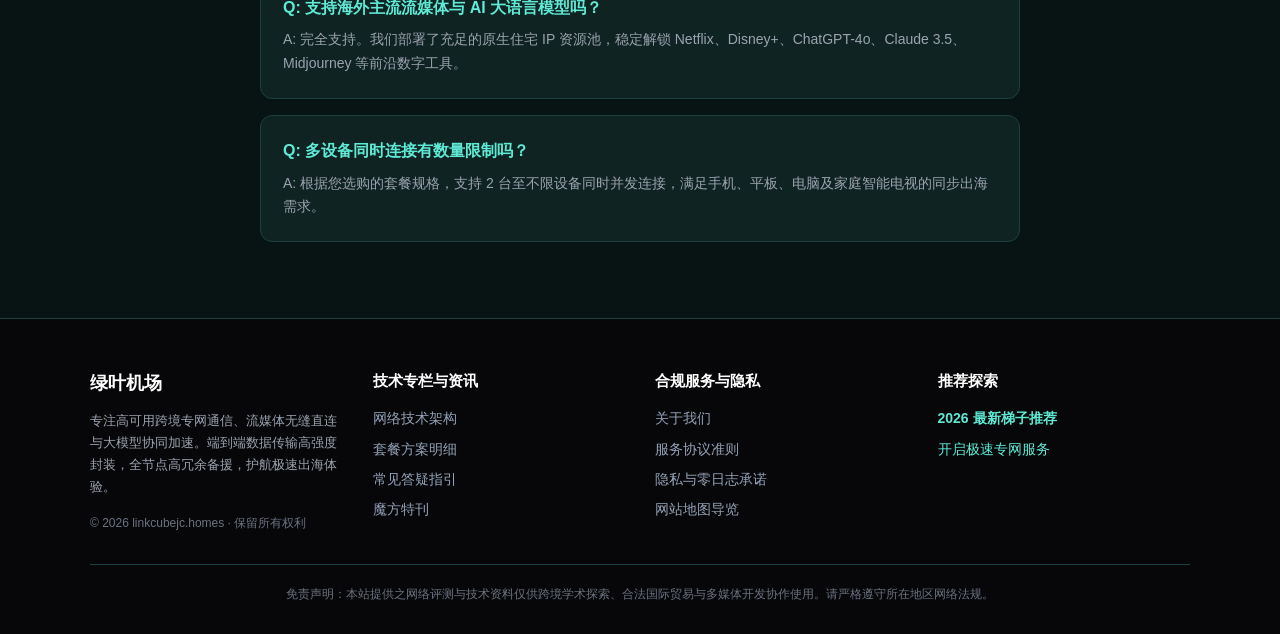
==== commit a18f71d7: "feat: deploy linkcubejc.homes bespoke design, unique hero layout, card grid & SEO articles" ====
--- a/index.html
+++ b/index.html
@@ -232,10 +232,10 @@
         <div class="article-card" style="background:#102323; border:1px solid #1c4040; border-radius:14px; padding:24px; display:flex; flex-direction:column; justify-content:space-between; transition:transform 0.25s ease, box-shadow 0.25s ease, border-color 0.25s ease; box-shadow: 0 4px 16px rgba(0,0,0,0.12);">
           <div>
             <div style="display:flex; justify-content:space-between; align-items:center; margin-bottom:12px;">
-              <span style="font-size:11px; color:#5eead4; background:#14b8a622; border:1px solid #14b8a644; padding:3px 10px; border-radius:12px; font-weight:600;">路由容灾</span>
-              <span style="font-size:12px; color:#6b7280;">2026 技术专栏</span>
-            </div>
-            <h4 style="margin:10px 0 10px; font-size:17px; font-weight:700; line-height:1.45;"><a href="linkcube-bgp-anycast-multi-path-routing.html" style="color:#fff;">BGP Anycast 与跨境专线主备切换的无感容灾机制分析</a></h4>
+              <span style="font-size:11px; color:#5eead4; background:#14b8a622; border:1px solid #14b8a644; padding:3px 10px; border-radius:12px; font-weight:600;">路由架构</span>
+              <span style="font-size:12px; color:#6b7280;">2026 技术专栏</span>
+            </div>
+            <h4 style="margin:10px 0 10px; font-size:17px; font-weight:700; line-height:1.45;"><a href="linkcube-bgp-anycast-multi-path-routing.html" style="color:#fff;">绿叶机场 多线BGP与跨境专线网络拓扑综合测评</a></h4>
             <p style="font-size:13px; color:#9ca3af; line-height:1.65; margin-bottom:16px;">探讨企业级跨境专网互联、低延迟传输协议与高可靠出海网络的工程调优指南...</p>
           </div>
           <div style="border-top:1px solid #1c4040; padding-top:12px; margin-top:auto; display:flex; justify-content:space-between; align-items:center;">
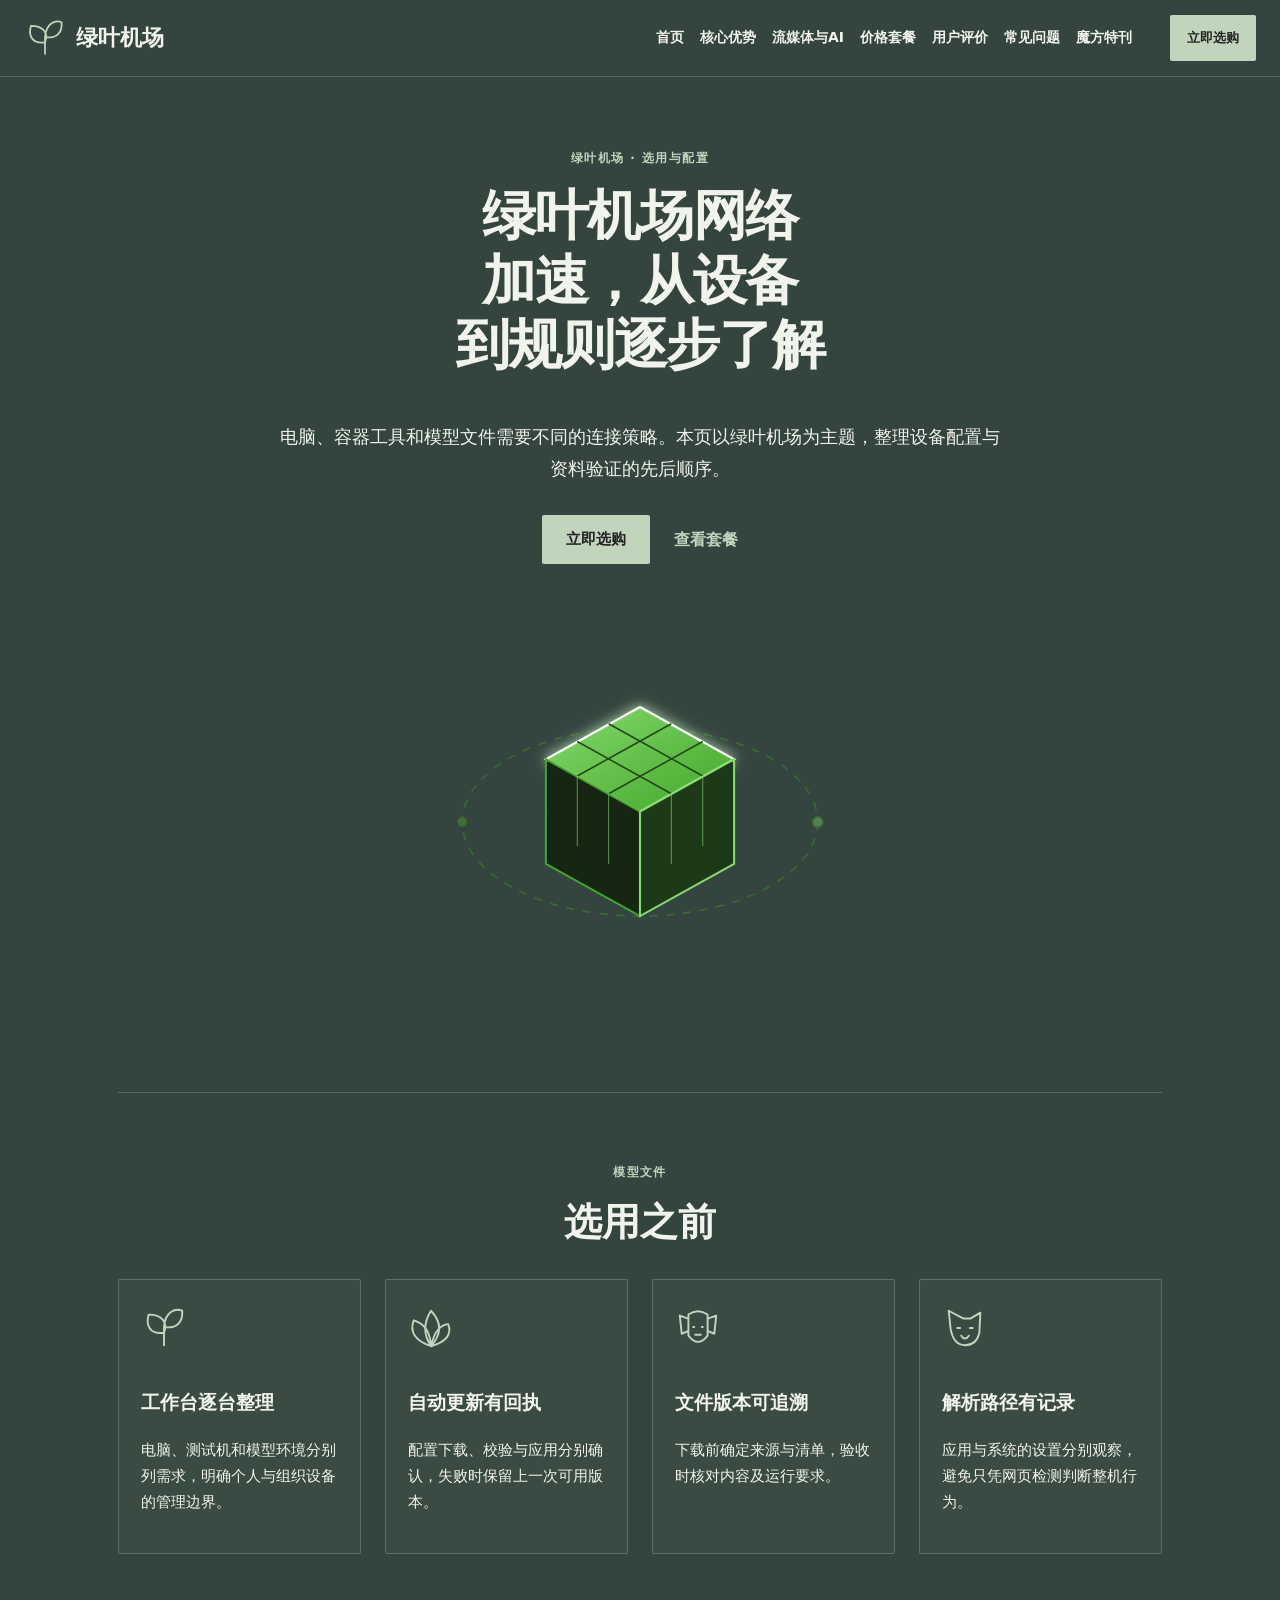
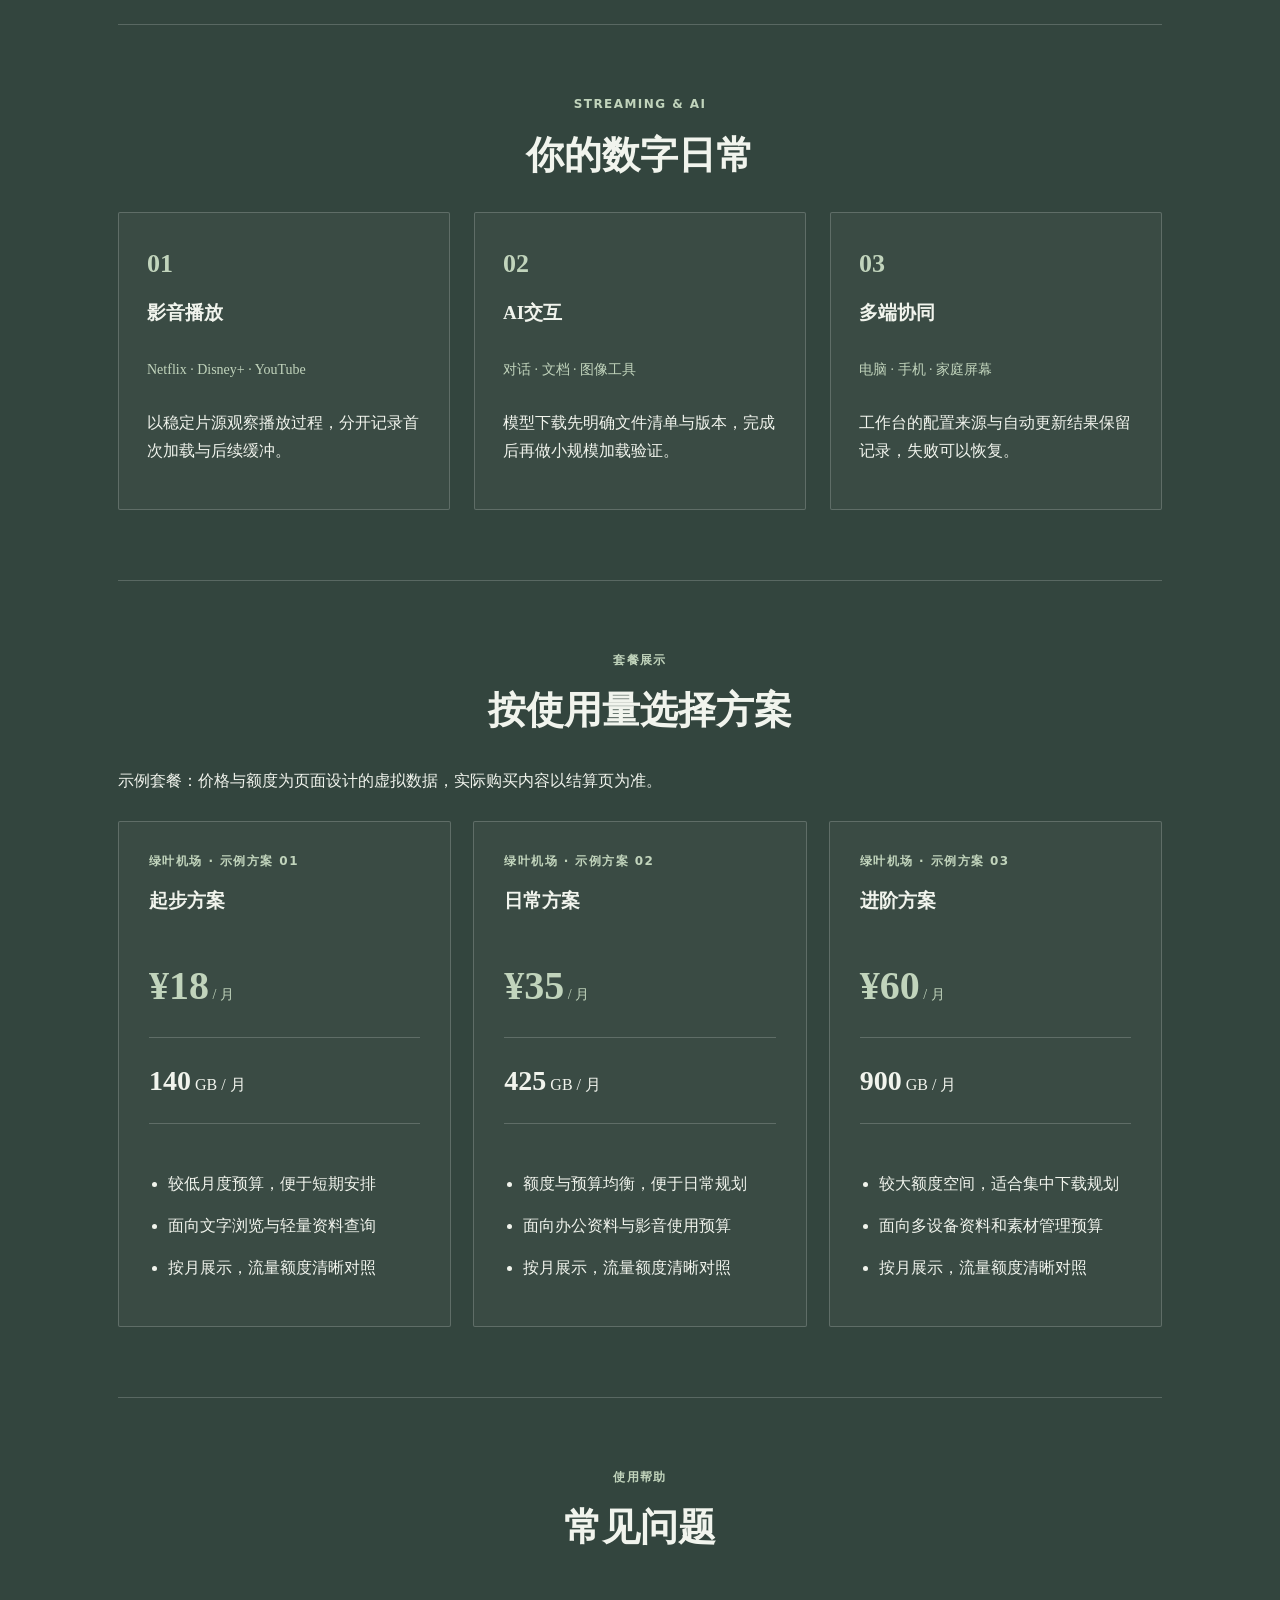
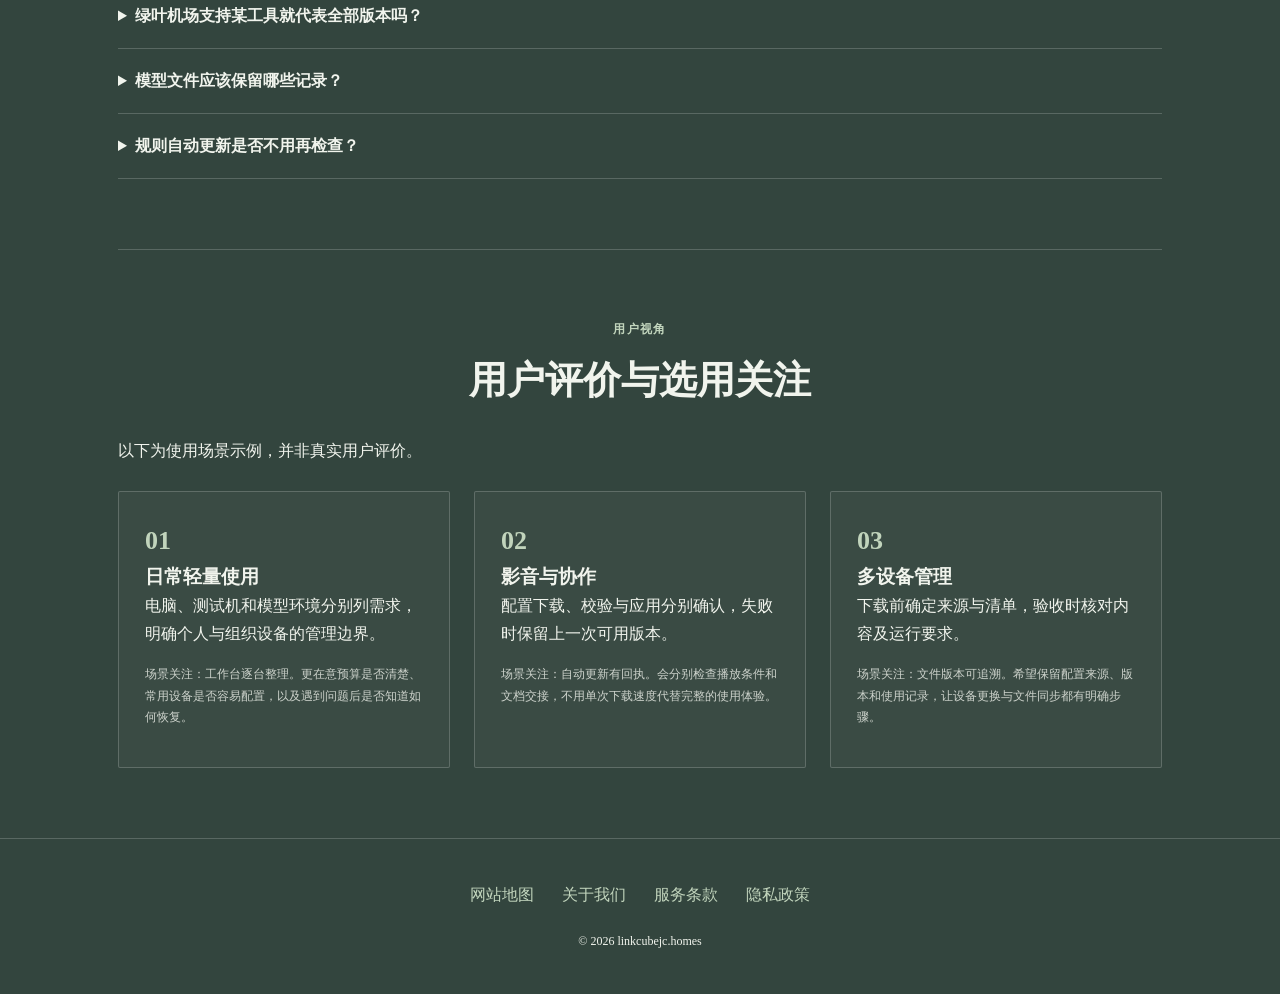
==== commit 20602263: "Update layout: single-row nav, prominent hyperlinks, clickable cards, remove menu suffix" ====
--- a/index.html
+++ b/index.html
@@ -1,75 +1,9 @@
 <!DOCTYPE html>
-<html lang="zh-CN">
-<head>
-  <meta charset="UTF-8">
-  <meta name="viewport" content="width=device-width, initial-scale=1.0">
-  <title>绿叶机场 魔方专线_多线BGP智能接入加速_绿叶机场 体验报告</title>
-  <meta name="description" content="绿叶机场 魔方架构实测专栏。深入分析 LinkCube 多维智能选路与跨境物理专线协同机制，畅享超清影音与全球实时对战。">
-  <meta name="keywords" content="绿叶机场, 绿叶机场节点, 科学上网梯子, 机场推荐, 翻墙梯子, 网络加速器, 跨境专线">
-  <meta property="og:type" content="website">
-  <meta property="og:title" content="绿叶机场 魔方专线_多线BGP智能接入加速_绿叶机场 体验报告">
-  <meta property="og:description" content="绿叶机场 魔方架构实测专栏。深入分析 LinkCube 多维智能选路与跨境物理专线协同机制，畅享超清影音与全球实时对战。">
-  <meta property="og:url" content="https://linkcubejc.homes/">
-  <meta property="og:site_name" content="绿叶机场">
-  <link rel="canonical" href="https://linkcubejc.homes/">
-  <link rel="stylesheet" href="style.css">
-</head>
-<body>
-  
-  <header class="navbar">
-    <div class="container nav-inner">
-      <a href="index.html" class="brand-logo">
-        <span>绿叶机场</span>
-        <span class="brand-badge">专网加速</span>
-      </a>
-      <nav style="display:flex; align-items:center; gap:20px;">
-        <ul class="nav-links">
-          <li><a href="index.html">首页门户</a></li>
-          <li><a href="index.html#features">核心优势</a></li>
-          <li><a href="index.html#pricing">方案详情</a></li>
-          <li><a href="index.html#faq">常见问题</a></li>
-          <li><a href="cube-journal.html">魔方特刊</a></li>
-        </ul>
-        <a href="https://ww012.twilightaff.com/#/?code=A56DH1Af" class="btn-aff-cta" target="_blank" rel="nofollow" style="padding: 7px 18px; font-size: 13px;">即刻连接</a>
-      </nav>
-    </div>
-  </header>
-
-
-  <!-- Hero Section -->
-  <header class="hero-section">
-    
-    <div class="container">
-      
-      <div class="hero-grid">
-        
-        <div class="hero-content">
-          <span class="hero-tag">魔方矩阵 · 多维智能路由聚合</span>
-          <h1 class="hero-title">
-            绿叶机场 立方互联<br>
-            <span class="hero-title-highlight">多维 BGP 专线调度 毫秒精准分流</span>
-          </h1>
-          <p class="hero-desc">以 LinkCube 智能魔方算法重构跨境流量分发，境内多线 BGP 自动选路，海缆故障毫秒级无感倒换，为出海业务筑牢稳定基石。</p>
-          <div class="hero-actions">
-            <a href="https://ww012.twilightaff.com/#/?code=A56DH1Af" class="btn-aff-cta" target="_blank" rel="nofollow">开启 绿叶机场 魔方专网</a>
-            <a href="#pricing" class="btn-tizi-dofollow">查看魔方规格</a>
-          </div>
-          <div style="font-size:13px; color:#9ca3af; display:flex; gap:16px; flex-wrap:wrap;">
-            <span>⚡ IEPL 独享专线</span>
-            <span>🔒 原生合规隧道</span>
-            <span>🎬 4K/8K 丝滑秒开</span>
-            <span>🤖 全域 AI 生产力</span>
-          </div>
-        </div>
-    
-        
-        <div class="hero-motion-wrapper">
-          
-<svg viewBox="0 0 520 440" width="100%" height="100%" xmlns="http://www.w3.org/2000/svg" style="max-height: 400px;">
+<html lang="zh-CN"><head><meta charset="UTF-8"><meta name="viewport" content="width=device-width,initial-scale=1"><title>绿叶机场网络加速，从设备到规则逐步了解｜选用指南</title><meta name="description" content="电脑、容器工具和模型文件需要不同的连接策略。本页以绿叶机场为主题，整理设备配置与资料验证的先后顺序。"><meta name="keywords" content="绿叶机场,绿叶机场网络加速，从设备到规则逐步了解,魔方特刊,网络使用指南"><link rel="canonical" href="https://linkcubejc.homes/"><meta property="og:type" content="website"><meta property="og:title" content="绿叶机场网络加速，从设备到规则逐步了解｜选用指南"><meta property="og:description" content="电脑、容器工具和模型文件需要不同的连接策略。本页以绿叶机场为主题，整理设备配置与资料验证的先后顺序。"><meta property="og:url" content="https://linkcubejc.homes/"><meta property="og:image" content="https://linkcubejc.homes/share.png"><meta property="og:locale" content="zh_CN"><link rel="icon" href="favicon.svg" type="image/svg+xml"><link rel="stylesheet" href="style.css"><script defer src="menu.js"></script><script type="application/ld+json">{"@context": "https://schema.org", "@type": "WebPage", "name": "绿叶机场网络加速，从设备到规则逐步了解｜选用指南", "url": "https://linkcubejc.homes/", "description": "电脑、容器工具和模型文件需要不同的连接策略。本页以绿叶机场为主题，整理设备配置与资料验证的先后顺序。", "inLanguage": "zh-CN"}</script></head><body class="site-13 hero-C review-1 faq-1 nav-2"><header class="site-header"><div class="nav-wrap"><a class="brand" href="index.html"><svg class="brand-mark" viewBox="0 0 48 48" aria-hidden="true"><path d="M24 42V23 M24 29C8 31 5 20 8 10C23 10 28 19 24 29Z M24 23C25 7 36 3 43 6C44 18 37 25 24 23Z" fill="none" stroke="currentColor" stroke-width="2" stroke-linecap="round" stroke-linejoin="round"/></svg><span>绿叶机场</span></a><nav id="site-menu" aria-label="主导航"><a href="index.html">首页</a><a href="index.html#features">核心优势</a><a href="index.html#streaming">流媒体与AI</a><a href="index.html#pricing">价格套餐</a><a href="index.html#testimonials">用户评价</a><a href="index.html#faq">常见问题</a><a href="cube-journal.html">魔方特刊</a></nav><div class="nav-actions"><a class="button compact" href="https://ww012.twilightaff.com/#/?code=A56DH1Af" target="_blank" rel="sponsored nofollow noopener">立即选购</a><button type="button" class="menu-toggle" aria-label="切换主导航菜单" aria-controls="site-menu" aria-expanded="false"><span></span><span></span></button></div></div></header><main class="site-main"><section class="hero-section"><div class="hero-copy"><span class="eyebrow">绿叶机场 · 选用与配置</span><h1>绿叶机场网络加速，从设备到规则逐步了解</h1><p class="hero-intro">电脑、容器工具和模型文件需要不同的连接策略。本页以绿叶机场为主题，整理设备配置与资料验证的先后顺序。</p><div class="hero-actions"><a class="button" href="https://ww012.twilightaff.com/#/?code=A56DH1Af" target="_blank" rel="sponsored nofollow noopener">立即选购</a><a class="text-button" href="#pricing">查看套餐</a></div></div><div class="hero-art" role="img" aria-label="绿叶机场品牌动画"><svg viewBox="0 0 520 440" width="100%" height="100%" xmlns="http://www.w3.org/2000/svg" style="max-height: 400px;">
   <defs>
     <linearGradient id="cubeMintGrad" x1="0" y1="0" x2="1" y2="1">
-      <stop offset="0%" stop-color="#5eead4"/>
-      <stop offset="100%" stop-color="#14b8a6"/>
+      <stop offset="0%" stop-color="#85da6e"/>
+      <stop offset="100%" stop-color="#41a527"/>
     </linearGradient>
     <filter id="cubeTechGlow" x="-20%" y="-20%" width="140%" height="140%">
       <feGaussianBlur stdDeviation="6" result="blur"/>
@@ -90,10 +24,10 @@
   </style>
 
   <!-- Rotating Orbit Axis -->
-  <g opacity="0.4" stroke="#14b8a6" stroke-width="1.5">
+  <g opacity="0.4" stroke="#41a527" stroke-width="1.5">
     <ellipse cx="260" cy="220" rx="170" ry="90" fill="none" stroke-dasharray="8,8"/>
-    <circle cx="430" cy="220" r="5" fill="#5eead4"/>
-    <circle cx="90" cy="220" r="4" fill="#06b6d4"/>
+    <circle cx="430" cy="220" r="5" fill="#85da6e"/>
+    <circle cx="90" cy="220" r="4" fill="#3fbb1f"/>
   </g>
 
   <!-- LinkCube Isometric Block (The Multi-Dimensional Hub) -->
@@ -101,303 +35,19 @@
     <!-- Top Face -->
     <polygon points="260,110 350,160 260,210 170,160" fill="url(#cubeMintGrad)" stroke="#fff" stroke-width="2" filter="url(#cubeTechGlow)"/>
     <!-- Top Grid Lines (Rubik Cube Division) -->
-    <line x1="200" y1="143" x2="290" y2="193" stroke="#134e4a" stroke-width="1.5"/>
-    <line x1="230" y1="126" x2="320" y2="176" stroke="#134e4a" stroke-width="1.5"/>
-    <line x1="320" y1="143" x2="230" y2="193" stroke="#134e4a" stroke-width="1.5"/>
-    <line x1="290" y1="126" x2="200" y2="176" stroke="#134e4a" stroke-width="1.5"/>
+    <line x1="200" y1="143" x2="290" y2="193" stroke="#234819" stroke-width="1.5"/>
+    <line x1="230" y1="126" x2="320" y2="176" stroke="#234819" stroke-width="1.5"/>
+    <line x1="320" y1="143" x2="230" y2="193" stroke="#234819" stroke-width="1.5"/>
+    <line x1="290" y1="126" x2="200" y2="176" stroke="#234819" stroke-width="1.5"/>
 
     <!-- Left Face -->
-    <polygon points="170,160 260,210 260,310 170,260" fill="#0f2929" stroke="#14b8a6" stroke-width="2"/>
-    <line x1="200" y1="243" x2="200" y2="176" stroke="#5eead4" stroke-width="1" opacity="0.6"/>
-    <line x1="230" y1="260" x2="230" y2="193" stroke="#5eead4" stroke-width="1" opacity="0.6"/>
+    <polygon points="170,160 260,210 260,310 170,260" fill="#162612" stroke="#41a527" stroke-width="2"/>
+    <line x1="200" y1="243" x2="200" y2="176" stroke="#85da6e" stroke-width="1" opacity="0.6"/>
+    <line x1="230" y1="260" x2="230" y2="193" stroke="#85da6e" stroke-width="1" opacity="0.6"/>
 
     <!-- Right Face -->
-    <polygon points="260,210 350,160 350,260 260,310" fill="#133d3d" stroke="#5eead4" stroke-width="2"/>
-    <line x1="290" y1="260" x2="290" y2="193" stroke="#5eead4" stroke-width="1" opacity="0.6"/>
-    <line x1="320" y1="243" x2="320" y2="176" stroke="#5eead4" stroke-width="1" opacity="0.6"/>
+    <polygon points="260,210 350,160 350,260 260,310" fill="#1e3917" stroke="#85da6e" stroke-width="2"/>
+    <line x1="290" y1="260" x2="290" y2="193" stroke="#85da6e" stroke-width="1" opacity="0.6"/>
+    <line x1="320" y1="243" x2="320" y2="176" stroke="#85da6e" stroke-width="1" opacity="0.6"/>
   </g>
-</svg>
-
-        </div>
-    
-      </div>
-        
-    </div>
-  </header>
-
-  <!-- Features Section -->
-  <section id="features" style="padding: 70px 0;">
-    <div class="container">
-      <div style="text-align:center; max-width:700px; margin:0 auto 40px;">
-        <h2 style="font-size:30px; font-weight:800; margin-bottom:12px; color:#fff;">企业级国际专网核心优势</h2>
-        <p style="color:#9ca3af; font-size:15px;">彻底告别公网封锁与高峰拥堵，以工程级标准重新定义跨境网络加速体验</p>
-      </div>
-      <div class="features-grid">
-        
-        <div class="feature-card">
-          <div class="feature-icon">🚀</div>
-          <h3 class="feature-title">纯物理 IEPL 专线直达</h3>
-          <p class="feature-desc">全链路绕过公网高峰国际出口瓶颈与审查拥塞，将晚高峰丢包率压低至 0.1% 以下，带来秒开超清的连通质感。</p>
-        </div>
-        
-        <div class="feature-card">
-          <div class="feature-icon">🎬</div>
-          <h3 class="feature-title">4K/8K 极清流媒体解锁</h3>
-          <p class="feature-desc">部署自研纯净住宅 IP 资源池，稳定解锁 Netflix、Disney+、YouTube HDR 及海外主流流媒体高码率画质。</p>
-        </div>
-        
-        <div class="feature-card">
-          <div class="feature-icon">🤖</div>
-          <h3 class="feature-title">AI 大模型流式低延迟响应</h3>
-          <p class="feature-desc">深度优化针对 ChatGPT-4o、Claude 3.5 Sonnet 与 Midjourney 的 HTTP 长连接，彻底告别打字机生成超时中断。</p>
-        </div>
-        
-        <div class="feature-card">
-          <div class="feature-icon">⚡</div>
-          <h3 class="feature-title">自研多路径毫秒自愈切换</h3>
-          <p class="feature-desc">运维探测集群 7×24 小时全时段轮询，遭遇国际海缆异常自动毫秒级绕道亚太与欧美冗余通道，业务平稳无感。</p>
-        </div>
-        
-        <div class="feature-card">
-          <div class="feature-icon">📱</div>
-          <h3 class="feature-title">全平台客户端一键智能配置</h3>
-          <p class="feature-desc">无缝适配 Windows、macOS、iOS、Android 及软路由全系客户端，多端设备并发在线互不干扰。</p>
-        </div>
-        
-        <div class="feature-card">
-          <div class="feature-icon">🔒</div>
-          <h3 class="feature-title">端到端高强度传输加密</h3>
-          <p class="feature-desc">现代工业级加密隧道封装，实施零活动日志策略，有效阻断公共 WiFi 嗅探与 DNS 污染。</p>
-        </div>
-        
-      </div>
-    </div>
-  </section>
-
-  <!-- Pricing Section (Targeted by Hero CTA) -->
-  <section id="pricing" class="pricing-section">
-    <div class="container">
-      <div style="text-align:center; max-width:700px; margin:0 auto 20px;">
-        <h2 style="font-size:30px; font-weight:800; margin-bottom:12px; color:#fff;">查看魔方规格</h2>
-        <p style="color:#9ca3af; font-size:15px;">灵活弹性的专网方案，满足个人探索、影音娱乐与商业出海全场景需求</p>
-      </div>
-      <div class="pricing-grid">
-        
-        <div class="price-card">
-          
-          <h3 style="font-size:20px; color:#fff; font-weight:700;">入门尝鲜版</h3>
-          <div class="price-tag">¥18.8 <span>/ 月付</span></div>
-          <ul class="price-features">
-            <li>每月 120GB 独享高速专线流量</li><li>支持 2 台设备同时并发在线</li><li>千兆骨干节点与全流媒体解锁</li><li>基础智能规则分流支持</li>
-          </ul>
-          <a href="https://ww012.twilightaff.com/#/?code=A56DH1Af" class="btn-aff-cta" target="_blank" rel="nofollow" style="width:100%; margin-top:auto;">即刻选购开通</a>
-        </div>
-        
-        <div class="price-card featured">
-          <div style="position:absolute; top:-12px; right:20px; background:#14b8a6; color:#000; font-size:11px; font-weight:800; padding:2px 10px; border-radius:12px;">强烈推荐</div>
-          <h3 style="font-size:20px; color:#fff; font-weight:700;">进阶旗舰版</h3>
-          <div class="price-tag">¥38.8 <span>/ 月付</span></div>
-          <ul class="price-features">
-            <li>每月 350GB 充沛极速专线流量</li><li>支持 5 台设备无限制并发在线</li><li>晚高峰千兆满血极速带宽优先调度</li><li>原生住宅 IP 与 AI 流式生成专项优化</li><li>全时段工单与一对一排障支持</li>
-          </ul>
-          <a href="https://ww012.twilightaff.com/#/?code=A56DH1Af" class="btn-aff-cta" target="_blank" rel="nofollow" style="width:100%; margin-top:auto;">即刻选购开通</a>
-        </div>
-        
-        <div class="price-card">
-          
-          <h3 style="font-size:20px; color:#fff; font-weight:700;">尊享年度版</h3>
-          <div class="price-tag">¥328 <span>/ 年付 · 立省30%</span></div>
-          <ul class="price-features">
-            <li>每月 600GB 顶级 IEPL 专网流量</li><li>不限设备并发连接数量</li><li>尊享超低时延专属电竞游戏节点</li><li>全天候高优先级多路径智能容灾自愈</li><li>赠送全平台客户端定制配置指导</li>
-          </ul>
-          <a href="https://ww012.twilightaff.com/#/?code=A56DH1Af" class="btn-aff-cta" target="_blank" rel="nofollow" style="width:100%; margin-top:auto;">即刻选购开通</a>
-        </div>
-        
-      </div>
-    </div>
-  </section>
-
-  <!-- Articles Preview Section (Responsive Card Grid) -->
-  <section style="padding: 65px 0;">
-    <div class="container">
-      <div style="display:flex; justify-content:space-between; align-items:center; margin-bottom:30px; flex-wrap:wrap; gap:12px;">
-        <div>
-          <h2 style="font-size:26px; font-weight:800; color:#fff;">魔方特刊 · 深度技术专栏</h2>
-          <p style="color:#9ca3af; font-size:14px;">探索国际专网架构、协议低时延调优与出海实用技术报告</p>
-        </div>
-        <a href="cube-journal.html" style="color:#5eead4; font-weight:600; font-size:14px;">查看全部专栏文章 →</a>
-      </div>
-      <div style="display:grid; grid-template-columns:repeat(auto-fit, minmax(280px, 1fr)); gap:20px;">
-        
-        <div class="article-card" style="background:#102323; border:1px solid #1c4040; border-radius:14px; padding:24px; display:flex; flex-direction:column; justify-content:space-between; transition:transform 0.25s ease, box-shadow 0.25s ease, border-color 0.25s ease; box-shadow: 0 4px 16px rgba(0,0,0,0.12);">
-          <div>
-            <div style="display:flex; justify-content:space-between; align-items:center; margin-bottom:12px;">
-              <span style="font-size:11px; color:#5eead4; background:#14b8a622; border:1px solid #14b8a644; padding:3px 10px; border-radius:12px; font-weight:600;">路由架构</span>
-              <span style="font-size:12px; color:#6b7280;">2026 技术专栏</span>
-            </div>
-            <h4 style="margin:10px 0 10px; font-size:17px; font-weight:700; line-height:1.45;"><a href="linkcube-bgp-anycast-multi-path-routing.html" style="color:#fff;">绿叶机场 多线BGP与跨境专线网络拓扑综合测评</a></h4>
-            <p style="font-size:13px; color:#9ca3af; line-height:1.65; margin-bottom:16px;">探讨企业级跨境专网互联、低延迟传输协议与高可靠出海网络的工程调优指南...</p>
-          </div>
-          <div style="border-top:1px solid #1c4040; padding-top:12px; margin-top:auto; display:flex; justify-content:space-between; align-items:center;">
-            <span style="font-size:12px; color:#6b7280;">绿叶机场 实验室</span>
-            <a href="linkcube-bgp-anycast-multi-path-routing.html" style="color:#5eead4; font-size:13px; font-weight:600; display:inline-flex; align-items:center; gap:4px;">阅读深度报告 →</a>
-          </div>
-        </div>
-        
-        <div class="article-card" style="background:#102323; border:1px solid #1c4040; border-radius:14px; padding:24px; display:flex; flex-direction:column; justify-content:space-between; transition:transform 0.25s ease, box-shadow 0.25s ease, border-color 0.25s ease; box-shadow: 0 4px 16px rgba(0,0,0,0.12);">
-          <div>
-            <div style="display:flex; justify-content:space-between; align-items:center; margin-bottom:12px;">
-              <span style="font-size:11px; color:#5eead4; background:#14b8a622; border:1px solid #14b8a644; padding:3px 10px; border-radius:12px; font-weight:600;">协议前沿</span>
-              <span style="font-size:12px; color:#6b7280;">2026 技术专栏</span>
-            </div>
-            <h4 style="margin:10px 0 10px; font-size:17px; font-weight:700; line-height:1.45;"><a href="linkcube-quic-http3-streaming-benchmark.html" style="color:#fff;">QUIC 与 HTTP/3 在跨境大延迟积链路中的传输优化探秘</a></h4>
-            <p style="font-size:13px; color:#9ca3af; line-height:1.65; margin-bottom:16px;">探讨企业级跨境专网互联、低延迟传输协议与高可靠出海网络的工程调优指南...</p>
-          </div>
-          <div style="border-top:1px solid #1c4040; padding-top:12px; margin-top:auto; display:flex; justify-content:space-between; align-items:center;">
-            <span style="font-size:12px; color:#6b7280;">绿叶机场 实验室</span>
-            <a href="linkcube-quic-http3-streaming-benchmark.html" style="color:#5eead4; font-size:13px; font-weight:600; display:inline-flex; align-items:center; gap:4px;">阅读深度报告 →</a>
-          </div>
-        </div>
-        
-        <div class="article-card" style="background:#102323; border:1px solid #1c4040; border-radius:14px; padding:24px; display:flex; flex-direction:column; justify-content:space-between; transition:transform 0.25s ease, box-shadow 0.25s ease, border-color 0.25s ease; box-shadow: 0 4px 16px rgba(0,0,0,0.12);">
-          <div>
-            <div style="display:flex; justify-content:space-between; align-items:center; margin-bottom:12px;">
-              <span style="font-size:11px; color:#5eead4; background:#14b8a622; border:1px solid #14b8a644; padding:3px 10px; border-radius:12px; font-weight:600;">隐私防御</span>
-              <span style="font-size:12px; color:#6b7280;">2026 技术专栏</span>
-            </div>
-            <h4 style="margin:10px 0 10px; font-size:17px; font-weight:700; line-height:1.45;"><a href="linkcube-dns-leak-prevention-doh-dot.html" style="color:#fff;">从根源阻断 DNS 污染与 WebRTC 本地真实 IP 泄漏实战手册</a></h4>
-            <p style="font-size:13px; color:#9ca3af; line-height:1.65; margin-bottom:16px;">探讨企业级跨境专网互联、低延迟传输协议与高可靠出海网络的工程调优指南...</p>
-          </div>
-          <div style="border-top:1px solid #1c4040; padding-top:12px; margin-top:auto; display:flex; justify-content:space-between; align-items:center;">
-            <span style="font-size:12px; color:#6b7280;">绿叶机场 实验室</span>
-            <a href="linkcube-dns-leak-prevention-doh-dot.html" style="color:#5eead4; font-size:13px; font-weight:600; display:inline-flex; align-items:center; gap:4px;">阅读深度报告 →</a>
-          </div>
-        </div>
-        
-        <div class="article-card" style="background:#102323; border:1px solid #1c4040; border-radius:14px; padding:24px; display:flex; flex-direction:column; justify-content:space-between; transition:transform 0.25s ease, box-shadow 0.25s ease, border-color 0.25s ease; box-shadow: 0 4px 16px rgba(0,0,0,0.12);">
-          <div>
-            <div style="display:flex; justify-content:space-between; align-items:center; margin-bottom:12px;">
-              <span style="font-size:11px; color:#5eead4; background:#14b8a622; border:1px solid #14b8a644; padding:3px 10px; border-radius:12px; font-weight:600;">客户端生态</span>
-              <span style="font-size:12px; color:#6b7280;">2026 技术专栏</span>
-            </div>
-            <h4 style="margin:10px 0 10px; font-size:17px; font-weight:700; line-height:1.45;"><a href="linkcube-clash-singbox-rule-automation.html" style="color:#fff;">Sing-Box 与 Clash 内核规则自动化转换与订阅解析解析</a></h4>
-            <p style="font-size:13px; color:#9ca3af; line-height:1.65; margin-bottom:16px;">探讨企业级跨境专网互联、低延迟传输协议与高可靠出海网络的工程调优指南...</p>
-          </div>
-          <div style="border-top:1px solid #1c4040; padding-top:12px; margin-top:auto; display:flex; justify-content:space-between; align-items:center;">
-            <span style="font-size:12px; color:#6b7280;">绿叶机场 实验室</span>
-            <a href="linkcube-clash-singbox-rule-automation.html" style="color:#5eead4; font-size:13px; font-weight:600; display:inline-flex; align-items:center; gap:4px;">阅读深度报告 →</a>
-          </div>
-        </div>
-        
-        <div class="article-card" style="background:#102323; border:1px solid #1c4040; border-radius:14px; padding:24px; display:flex; flex-direction:column; justify-content:space-between; transition:transform 0.25s ease, box-shadow 0.25s ease, border-color 0.25s ease; box-shadow: 0 4px 16px rgba(0,0,0,0.12);">
-          <div>
-            <div style="display:flex; justify-content:space-between; align-items:center; margin-bottom:12px;">
-              <span style="font-size:11px; color:#5eead4; background:#14b8a622; border:1px solid #14b8a644; padding:3px 10px; border-radius:12px; font-weight:600;">AI研发</span>
-              <span style="font-size:12px; color:#6b7280;">2026 技术专栏</span>
-            </div>
-            <h4 style="margin:10px 0 10px; font-size:17px; font-weight:700; line-height:1.45;"><a href="linkcube-huggingface-ai-model-weights.html" style="color:#fff;">海外开源 AI 大模型权重文件千兆级高速拉取调优技巧</a></h4>
-            <p style="font-size:13px; color:#9ca3af; line-height:1.65; margin-bottom:16px;">探讨企业级跨境专网互联、低延迟传输协议与高可靠出海网络的工程调优指南...</p>
-          </div>
-          <div style="border-top:1px solid #1c4040; padding-top:12px; margin-top:auto; display:flex; justify-content:space-between; align-items:center;">
-            <span style="font-size:12px; color:#6b7280;">绿叶机场 实验室</span>
-            <a href="linkcube-huggingface-ai-model-weights.html" style="color:#5eead4; font-size:13px; font-weight:600; display:inline-flex; align-items:center; gap:4px;">阅读深度报告 →</a>
-          </div>
-        </div>
-        
-        <div class="article-card" style="background:#102323; border:1px solid #1c4040; border-radius:14px; padding:24px; display:flex; flex-direction:column; justify-content:space-between; transition:transform 0.25s ease, box-shadow 0.25s ease, border-color 0.25s ease; box-shadow: 0 4px 16px rgba(0,0,0,0.12);">
-          <div>
-            <div style="display:flex; justify-content:space-between; align-items:center; margin-bottom:12px;">
-              <span style="font-size:11px; color:#5eead4; background:#14b8a622; border:1px solid #14b8a644; padding:3px 10px; border-radius:12px; font-weight:600;">开发协同</span>
-              <span style="font-size:12px; color:#6b7280;">2026 技术专栏</span>
-            </div>
-            <h4 style="margin:10px 0 10px; font-size:17px; font-weight:700; line-height:1.45;"><a href="linkcube-docker-github-dev-acceleration.html" style="color:#fff;">提升全球分布式开发者工作流：GitHub 与容器镜像极速同步</a></h4>
-            <p style="font-size:13px; color:#9ca3af; line-height:1.65; margin-bottom:16px;">探讨企业级跨境专网互联、低延迟传输协议与高可靠出海网络的工程调优指南...</p>
-          </div>
-          <div style="border-top:1px solid #1c4040; padding-top:12px; margin-top:auto; display:flex; justify-content:space-between; align-items:center;">
-            <span style="font-size:12px; color:#6b7280;">绿叶机场 实验室</span>
-            <a href="linkcube-docker-github-dev-acceleration.html" style="color:#5eead4; font-size:13px; font-weight:600; display:inline-flex; align-items:center; gap:4px;">阅读深度报告 →</a>
-          </div>
-        </div>
-        
-      </div>
-    </div>
-  </section>
-
-  <!-- FAQ Section -->
-  <section id="faq" style="padding: 60px 0; background:#081313;">
-    <div class="container" style="max-width:800px;">
-      <div style="text-align:center; margin-bottom:36px;">
-        <h2 style="font-size:28px; font-weight:800; color:#fff; margin-bottom:10px;">常见问题解答</h2>
-        <p style="color:#9ca3af; font-size:14px;">了解 绿叶机场 的专线机制、使用技巧与常见疑难解答</p>
-      </div>
-      
-        <div style="background:#102323; border:1px solid #1c4040; border-radius:12px; padding:22px; margin-bottom:16px;">
-          <h3 style="font-size:16px; color:#5eead4; margin-bottom:8px;">Q: 如何配置 绿叶机场 的网络加速服务？</h3>
-          <p style="font-size:14px; color:#9ca3af; line-height:1.7;">A: 注册账号后，在用户管理后台根据您的操作系统（Windows、Mac、iPhone、Android）一键同步节点配置至 Clash、Shadowrocket、Sing-Box 等常见客户端，无需复杂繁琐的手动配置。</p>
-        </div>
-        
-        <div style="background:#102323; border:1px solid #1c4040; border-radius:12px; padding:22px; margin-bottom:16px;">
-          <h3 style="font-size:16px; color:#5eead4; margin-bottom:8px;">Q: 绿叶机场 在晚高峰用网时段的表现如何？</h3>
-          <p style="font-size:14px; color:#9ca3af; line-height:1.7;">A: 绿叶机场 全线采用合规商业 IEPL 内网专线，国内入口直连国际物理海底光缆，彻底绕过公网高峰拥堵与国际出口限制，晚高峰依然保持千兆满血与极低丢包。</p>
-        </div>
-        
-        <div style="background:#102323; border:1px solid #1c4040; border-radius:12px; padding:22px; margin-bottom:16px;">
-          <h3 style="font-size:16px; color:#5eead4; margin-bottom:8px;">Q: 支持海外主流流媒体与 AI 大语言模型吗？</h3>
-          <p style="font-size:14px; color:#9ca3af; line-height:1.7;">A: 完全支持。我们部署了充足的原生住宅 IP 资源池，稳定解锁 Netflix、Disney+、ChatGPT-4o、Claude 3.5、Midjourney 等前沿数字工具。</p>
-        </div>
-        
-        <div style="background:#102323; border:1px solid #1c4040; border-radius:12px; padding:22px; margin-bottom:16px;">
-          <h3 style="font-size:16px; color:#5eead4; margin-bottom:8px;">Q: 多设备同时连接有数量限制吗？</h3>
-          <p style="font-size:14px; color:#9ca3af; line-height:1.7;">A: 根据您选购的套餐规格，支持 2 台至不限设备同时并发连接，满足手机、平板、电脑及家庭智能电视的同步出海需求。</p>
-        </div>
-        
-    </div>
-  </section>
-
-  
-  <footer>
-    <div class="container">
-      <div class="footer-grid">
-        <div>
-          <div style="font-weight: 800; font-size: 18px; color: #fff; margin-bottom: 12px;">绿叶机场</div>
-          <p style="line-height: 1.7; font-size: 13px; color: #9ca3af; margin-bottom: 16px;">
-            专注高可用跨境专网通信、流媒体无缝直连与大模型协同加速。端到端数据传输高强度封装，全节点高冗余备援，护航极速出海体验。
-          </p>
-          <div style="font-size: 12px; color: #6b7280;">© 2026 linkcubejc.homes · 保留所有权利</div>
-        </div>
-        <div>
-          <h4 style="color: #fff; font-size: 15px; margin-bottom: 14px;">技术专栏与资讯</h4>
-          <ul class="footer-links">
-            <li><a href="index.html#features">网络技术架构</a></li>
-            <li><a href="index.html#pricing">套餐方案明细</a></li>
-            <li><a href="index.html#faq">常见答疑指引</a></li>
-            <li><a href="cube-journal.html">魔方特刊</a></li>
-          </ul>
-        </div>
-        <div>
-          <h4 style="color: #fff; font-size: 15px; margin-bottom: 14px;">合规服务与隐私</h4>
-          <ul class="footer-links">
-            <li><a href="about.html">关于我们</a></li>
-            <li><a href="terms.html">服务协议准则</a></li>
-            <li><a href="privacy.html">隐私与零日志承诺</a></li>
-            <li><a href="sitemap.html">网站地图导览</a></li>
-          </ul>
-        </div>
-        <div>
-          <h4 style="color: #fff; font-size: 15px; margin-bottom: 14px;">推荐探索</h4>
-          <ul class="footer-links">
-
-            <li><a href="https://dajichang.mom/" target="_blank" style="color: #5eead4; font-weight: 600;">2026 最新梯子推荐</a></li>
-            <li><a href="https://ww012.twilightaff.com/#/?code=A56DH1Af" target="_blank" rel="nofollow" style="color: #5eead4;">开启极速专网服务</a></li>
-    
-          </ul>
-        </div>
-      </div>
-      <div style="border-top: 1px solid #1c4040; padding-top: 20px; text-align: center; font-size: 12px; color: #6b7280;">
-        免责声明：本站提供之网络评测与技术资料仅供跨境学术探索、合法国际贸易与多媒体开发协作使用。请严格遵守所在地区网络法规。
-      </div>
-    </div>
-  </footer>
-
-</body>
-</html>
+</svg></div></section><section id="features" class="section "><div class="section-heading"><span class="eyebrow">模型文件</span><h2>选用之前</h2></div><div class="features list"><div class="feature"><svg class="" viewBox="0 0 48 48" aria-hidden="true"><path d="M24 42V23 M24 29C8 31 5 20 8 10C23 10 28 19 24 29Z M24 23C25 7 36 3 43 6C44 18 37 25 24 23Z" fill="none" stroke="currentColor" stroke-width="2" stroke-linecap="round" stroke-linejoin="round"/></svg><div><h3>工作台逐台整理</h3><p>电脑、测试机和模型环境分别列需求，明确个人与组织设备的管理边界。</p></div></div><div class="feature"><svg class="" viewBox="0 0 48 48" aria-hidden="true"><path d="M24 43Q12 25 24 6Q41 24 24 43Z M24 43Q-1 34 6 16Q23 21 24 43Z M24 43Q48 36 42 20Q29 21 24 43Z" fill="none" stroke="currentColor" stroke-width="2" stroke-linecap="round" stroke-linejoin="round"/></svg><div><h3>自动更新有回执</h3><p>配置下载、校验与应用分别确认，失败时保留上一次可用版本。</p></div></div><div class="feature"><svg class="" viewBox="0 0 48 48" aria-hidden="true"><path d="M13 14L5 11L7 30L14 27 M35 14L43 11L41 30L34 27 M14 10Q24 3 34 10V32Q24 45 14 32Z M19 23H20 M28 23H29 M21 31H27" fill="none" stroke="currentColor" stroke-width="2" stroke-linecap="round" stroke-linejoin="round"/></svg><div><h3>文件版本可追溯</h3><p>下载前确定来源与清单，验收时核对内容及运行要求。</p></div></div><div class="feature"><svg class="" viewBox="0 0 48 48" aria-hidden="true"><path d="M9 25L7 6L22 14H30L40 8L39 29Q36 42 24 42Q12 42 9 25Z M16 24H19 M29 24H32 M20 32Q24 38 28 32" fill="none" stroke="currentColor" stroke-width="2" stroke-linecap="round" stroke-linejoin="round"/></svg><div><h3>解析路径有记录</h3><p>应用与系统的设置分别观察，避免只凭网页检测判断整机行为。</p></div></div></div></section><section id="streaming" class="section "><div class="section-heading"><span class="eyebrow">STREAMING & AI</span><h2>你的数字日常</h2></div><div class="use-cases rows"><div class="use-case"><span class="item-no">01</span><h3>影音播放</h3><p class="platforms">Netflix · Disney+ · YouTube</p><p>以稳定片源观察播放过程，分开记录首次加载与后续缓冲。</p></div><div class="use-case"><span class="item-no">02</span><h3>AI交互</h3><p class="platforms">对话 · 文档 · 图像工具</p><p>模型下载先明确文件清单与版本，完成后再做小规模加载验证。</p></div><div class="use-case"><span class="item-no">03</span><h3>多端协同</h3><p class="platforms">电脑 · 手机 · 家庭屏幕</p><p>工作台的配置来源与自动更新结果保留记录，失败可以恢复。</p></div></div></section><section id="pricing" class="section"><div class="section-heading"><span class="eyebrow">套餐展示</span><h2>按使用量选择方案</h2></div><p class="section-intro">示例套餐：价格与额度为页面设计的虚拟数据，实际购买内容以结算页为准。</p><div class="plans cards"><div class="plan"><span class="eyebrow">绿叶机场 · 示例方案 01</span><h3>起步方案</h3><p class="price-value">¥18<small> / 月</small></p><p class="quota"><strong>140</strong> GB / 月</p><ul><li>较低月度预算，便于短期安排</li><li>面向文字浏览与轻量资料查询</li><li>按月展示，流量额度清晰对照</li></ul></div><div class="plan"><span class="eyebrow">绿叶机场 · 示例方案 02</span><h3>日常方案</h3><p class="price-value">¥35<small> / 月</small></p><p class="quota"><strong>425</strong> GB / 月</p><ul><li>额度与预算均衡，便于日常规划</li><li>面向办公资料与影音使用预算</li><li>按月展示，流量额度清晰对照</li></ul></div><div class="plan"><span class="eyebrow">绿叶机场 · 示例方案 03</span><h3>进阶方案</h3><p class="price-value">¥60<small> / 月</small></p><p class="quota"><strong>900</strong> GB / 月</p><ul><li>较大额度空间，适合集中下载规划</li><li>面向多设备资料和素材管理预算</li><li>按月展示，流量额度清晰对照</li></ul></div></div></section><section id="faq" class="section "><div class="section-heading"><span class="eyebrow">使用帮助</span><h2>常见问题</h2></div><div class="faq-list"><details><summary>绿叶机场支持某工具就代表全部版本吗？</summary><p>不能直接推断，客户端版本、核心和配置格式需要匹配核对。</p></details><details><summary>模型文件应该保留哪些记录？</summary><p>保留仓库、精确版本、许可状态与必需文件清单，访问密钥另行安全管理。</p></details><details><summary>规则自动更新是否不用再检查？</summary><p>仍需可见的成功与失败状态，并确认来源变化和恢复方式。</p></details></div></section><section id="testimonials" class="section"><div class="section-heading"><span class="eyebrow">用户视角</span><h2>用户评价与选用关注</h2></div><p class="section-intro">以下为使用场景示例，并非真实用户评价。</p><div class="reviews"><div class="review"><span class="review-mark">01</span><h3>日常轻量使用</h3><p>电脑、测试机和模型环境分别列需求，明确个人与组织设备的管理边界。</p><p class="small">场景关注：工作台逐台整理。更在意预算是否清楚、常用设备是否容易配置，以及遇到问题后是否知道如何恢复。</p></div><div class="review"><span class="review-mark">02</span><h3>影音与协作</h3><p>配置下载、校验与应用分别确认，失败时保留上一次可用版本。</p><p class="small">场景关注：自动更新有回执。会分别检查播放条件和文档交接，不用单次下载速度代替完整的使用体验。</p></div><div class="review"><span class="review-mark">03</span><h3>多设备管理</h3><p>下载前确定来源与清单，验收时核对内容及运行要求。</p><p class="small">场景关注：文件版本可追溯。希望保留配置来源、版本和使用记录，让设备更换与文件同步都有明确步骤。</p></div></div></section></main><footer class="site-footer"><nav aria-label="页脚导航"><a href="sitemap.html">网站地图</a><a href="about.html">关于我们</a><a href="terms.html">服务条款</a><a href="privacy.html">隐私政策</a></nav><p>© 2026 linkcubejc.homes</p></footer></body></html>
--- a/style.css
+++ b/style.css
@@ -1,63 +1,187 @@
-/* linkcube_tech_mint - linkcubejc.homes */
-* { margin: 0; padding: 0; box-sizing: border-box; }
-html { scroll-behavior: smooth; }
-body { background-color: #081313; color: #f0fdfa; font-family: -apple-system, BlinkMacSystemFont, "Segoe UI", Roboto, "PingFang SC", "Hiragino Sans GB", "Microsoft YaHei", sans-serif; line-height: 1.6; overflow-x: hidden; position: relative; }
-.container { max-width: 1140px; margin: 0 auto; padding: 0 20px; position: relative; z-index: 2; }
-a { text-decoration: none; color: inherit; transition: all 0.25s ease; }
+:root{--bg:#33453e;--ink:#f1f4ed;--accent:#c1d4bc;--panel:#ffffff09;--line:#ffffff30;--button-ink:#242424;--font:Georgia,"Noto Serif SC","Songti SC",SimSun,serif;--width:1100px;--radius:2px;}
+*{box-sizing:border-box}html{scroll-behavior:smooth}body{margin:0;background:var(--bg);color:var(--ink);font-family:var(--font);line-height:1.75}a{color:var(--accent);text-decoration-thickness:1px;text-underline-offset:4px}a:visited{color:var(--accent)}a:hover{text-decoration:underline}button,a{-webkit-tap-highlight-color:transparent}button{font:inherit}a:focus-visible,button:focus-visible,summary:focus-visible{outline:3px solid var(--accent);outline-offset:5px}svg{max-width:100%}h1,h2,h3,p{margin-top:0}h1{font-size:clamp(30px,4.2vw,58px);line-height:1.2;letter-spacing:-.025em;max-width:19ch}h2{font-size:clamp(25px,3vw,38px);line-height:1.3;margin-bottom:12px}h3{font-size:19px;line-height:1.5}p{overflow-wrap:anywhere}img{max-width:100%;height:auto}.site-header{position:sticky;top:0;z-index:20;background:var(--bg);border-bottom:1px solid var(--line)}.nav-wrap{max-width:1440px;padding:15px 24px;margin:auto;display:flex;align-items:center;gap:24px}.brand{color:var(--ink)!important;display:flex;align-items:center;gap:10px;font-weight:800;white-space:nowrap;text-decoration:none;font-size:22px}.brand-mark{width:42px;height:42px;color:var(--accent)}#site-menu{display:flex;gap:17px;margin-left:auto;align-items:center}#site-menu a{font:600 13px/1.4 system-ui,sans-serif;text-decoration:none;color:var(--ink);white-space:nowrap}#site-menu a:hover{color:var(--accent)}.nav-actions{display:flex;align-items:center;gap:10px;margin-left:auto}.button{display:inline-flex;align-items:center;justify-content:center;background:var(--accent);color:var(--button-ink)!important;padding:13px 24px;border-radius:var(--radius);font:700 15px/1.5 system-ui,sans-serif;text-decoration:none;min-height:46px;white-space:nowrap}.button:hover{filter:brightness(.94);text-decoration:none}.compact{font-size:13px;padding:10px 17px}.menu-toggle{display:none;width:44px;height:44px;border:1px solid var(--line);background:transparent;border-radius:8px;color:var(--ink);align-items:center;justify-content:center;flex-direction:column;gap:6px}.menu-toggle span{display:block;width:20px;height:2px;background:currentColor}.site-main{max-width:var(--width);margin:auto;padding:0 28px;position:relative;z-index:1}.hero-section{min-height:600px;padding:72px 0;display:grid;grid-template-columns:1.1fr .9fr;gap:52px;align-items:center}.hero-intro{font-size:18px;max-width:40em}.eyebrow{display:block;color:var(--accent);font:700 12px/1.6 system-ui,sans-serif;letter-spacing:.12em;margin-bottom:16px}.hero-actions{display:flex;gap:24px;align-items:center;flex-wrap:wrap;margin-top:30px}.text-button{font-weight:700;min-height:44px;display:inline-flex;align-items:center}.hero-art{min-width:0;width:100%;display:flex;justify-content:center;align-items:center;animation:art-sway 9s ease-in-out infinite}.hero-art>svg{width:100%;height:auto!important;aspect-ratio:13/11;max-height:460px!important}.hero-A .hero-art{grid-column:1;grid-row:1}.hero-A .hero-copy{grid-column:2}.hero-C .hero-section{grid-template-columns:1fr;text-align:center;gap:28px;padding-bottom:40px}.hero-C h1,.hero-C .hero-intro{margin-left:auto;margin-right:auto}.hero-C .hero-actions{justify-content:center}.hero-C .hero-art{width:min(660px,100%);margin:auto}.hero-D .hero-section{display:block;text-align:center;min-height:620px;padding-top:130px}.hero-D h1,.hero-D .hero-intro{margin-left:auto;margin-right:auto}.hero-D .hero-actions{justify-content:center}.hero-D .hero-section>.hero-art{display:none}.site-art{position:fixed;inset:70px 0 0;pointer-events:none;z-index:0;display:flex;align-items:center;justify-content:center;opacity:.15;animation:art-sway 12s ease-in-out infinite}.site-art>svg{width:85vw;height:80vh!important;max-height:none!important}.section{padding:70px 0;border-top:1px solid var(--line);scroll-margin-top:100px}.section-heading{margin-bottom:32px}.section-intro{max-width:750px;margin-bottom:26px}.features{display:grid;gap:24px}.feature{display:flex;gap:20px;padding:24px;border:1px solid var(--line);border-radius:var(--radius);background:var(--panel)}.feature>svg{width:46px;height:46px;flex-shrink:0;color:var(--accent)}.feature p{margin-bottom:0}.features.tiles{grid-template-columns:repeat(2,minmax(0,1fr))}.features.rail{grid-template-columns:repeat(4,minmax(0,1fr))}.features.rail .feature{display:block;padding:22px 18px}.features.rail .feature svg{margin-bottom:14px}.features.list .feature{border-width:0 0 1px;border-radius:0;background:transparent}.features.list{grid-template-columns:1fr}.features.list .feature>div{display:grid;grid-template-columns:220px 1fr;gap:28px}.use-cases{display:grid;gap:24px}.use-cases.columns{grid-template-columns:repeat(3,minmax(0,1fr))}.use-case{padding:28px;background:var(--panel);border-radius:var(--radius);position:relative;border:1px solid var(--line)}.use-cases.rows .use-case{display:grid;grid-template-columns:50px 170px 1fr;gap:12px 24px;align-items:start}.use-cases.rows .use-case>p:not(.platforms),.use-cases.rows .status{grid-column:3}.use-cases.steps .use-case:nth-child(2){margin-left:7%}.use-cases.steps .use-case:nth-child(3){margin-left:14%}.item-no,.review-mark{color:var(--accent);font-size:26px;font-weight:700}.platforms{font-size:14px;color:var(--accent)}.status{font-size:12px;border-top:1px solid var(--line);padding-top:10px;display:block}.plans{display:grid;gap:22px}.plans.cards{grid-template-columns:repeat(3,minmax(0,1fr))}.plan{padding:28px;border:1px solid var(--line);border-radius:var(--radius);background:var(--panel)}.price-value{font-size:24px;font-weight:700;color:var(--accent)}dl{margin:20px 0}dl>div{display:flex;justify-content:space-between;gap:12px;padding:10px 0;border-bottom:1px solid var(--line);font-size:14px}dd{margin:0}.plans.table .plan{display:grid;grid-template-columns:1fr 1fr 2fr;gap:8px 24px;align-items:center}.plans.table .plan>h3{grid-column:1}.plans.table .price-value{grid-column:2;grid-row:1/3}.plans.table dl{grid-column:3;grid-row:1/4;margin:0}.plans.table .small{grid-column:1/3}.small{font-size:12px;opacity:.8}.reviews{display:grid;grid-template-columns:repeat(3,minmax(0,1fr));gap:28px}.review{padding:28px 0;border-top:3px solid var(--accent)}.review h3{margin-top:16px}.faq-list{max-width:900px}.faq-list details{padding:18px 0;border-bottom:1px solid var(--line)}summary{cursor:pointer;font-weight:700;padding-right:20px}details p{margin:16px 0 4px;max-width:75ch}.site-footer{position:relative;z-index:1;padding:42px 24px;border-top:1px solid var(--line);background:var(--bg);text-align:center}.site-footer nav{display:flex;gap:28px;justify-content:center;flex-wrap:wrap}.site-footer p{font-size:12px;margin:22px 0 0}.page-heading{padding:64px 0 38px}.page-heading h1{max-width:25ch}.article-list{display:grid;gap:28px;padding-bottom:70px;counter-reset:stories}.article-card{border:1px solid var(--line);background:var(--panel);border-radius:var(--radius);padding:30px;counter-increment:stories;position:relative}.article-card::before{content:counter(stories,decimal-leading-zero);display:block;font-size:26px;color:var(--accent);margin-bottom:16px}.article-card h2{font-size:23px}.article-card p{margin-bottom:20px}.article-list.split{grid-template-columns:repeat(2,minmax(0,1fr))}.article-list.stack{grid-template-columns:1fr}.article-list.stack .article-card{display:grid;grid-template-columns:64px 1fr 1fr;gap:20px}.article-list.stack .article-card a{grid-column:2}.article-list.mosaic{grid-template-columns:repeat(3,minmax(0,1fr))}.article-list.mosaic .article-card:first-child{grid-column:span 2}.article-page{max-width:850px;margin:auto;padding:56px 0 80px}.article-page h1{max-width:100%;font-size:clamp(28px,3.5vw,44px)}.article-page .lead{font-size:18px;padding-bottom:24px;border-bottom:1px solid var(--line)}.article-body h2{font-size:25px;margin:40px 0 18px}.article-body p{font-size:17px;line-height:1.95;margin-bottom:20px}.article-body a,.article-body a:visited{color:var(--accent);font-weight:700}.sources{margin-top:40px;padding-top:20px;border-top:1px solid var(--line);font-size:12px}.sources p{overflow-wrap:anywhere}.prose{max-width:850px;padding-bottom:60px}.prose h2{font-size:24px;margin-top:36px}.map-links{list-style:none;padding:0;display:grid;gap:14px}.site-0 .section-heading,.site-6 .section-heading,.site-12 .section-heading{border-left:5px solid var(--accent);padding-left:22px}.site-1 .section-heading,.site-7 .section-heading,.site-13 .section-heading{text-align:center}.site-2 .section-heading,.site-8 .section-heading,.site-14 .section-heading{display:flex;align-items:baseline;gap:30px;flex-wrap:wrap}.site-3 .section,.site-9 .section,.site-15 .section{border-top-width:3px}.site-4 .feature,.site-10 .feature,.site-16 .feature{border-inline-start:5px solid var(--accent)}.site-5 .use-case,.site-11 .use-case,.site-17 .use-case{border-top:4px solid var(--accent)}@keyframes art-sway{0%,100%{transform:translateY(0)}50%{transform:translateY(-8px)}}
+@media(max-width:1240px){#site-menu{display:none;position:absolute;left:0;right:0;top:100%;padding:22px;background:var(--bg);border-bottom:1px solid var(--line);box-shadow:0 12px 20px #0001;margin:0;flex-direction:column;align-items:stretch;gap:0}#site-menu.is-open{display:flex}#site-menu a{padding:12px}.menu-toggle{display:flex}.features.rail{grid-template-columns:repeat(2,minmax(0,1fr))}.nav-wrap{position:relative}.nav-actions{margin-left:auto}}
+@media(max-width:768px){.site-main{padding:0 22px}.hero-section,.hero-A .hero-section{grid-template-columns:1fr;gap:24px;padding:42px 0;min-height:0}.hero-A .hero-copy,.hero-A .hero-art{grid-column:auto;grid-row:auto}.hero-A .hero-copy{order:0}.hero-A .hero-art{order:1}.hero-art>svg{max-height:340px!important}.hero-D .hero-section{padding:75px 0;min-height:520px}.hero-intro{font-size:16px}.hero-copy h1{max-width:21ch}.section{padding:48px 0}.features.tiles,.features.rail,.use-cases.columns,.plans.cards,.reviews,.article-list.split,.article-list.mosaic{grid-template-columns:1fr}.features.list .feature>div{display:block}.features.rail .feature{display:flex}.use-cases.rows .use-case{display:block}.use-cases.steps .use-case:nth-child(n){margin-left:0}.plans.table .plan{display:block}.article-list.mosaic .article-card:first-child{grid-column:auto}.article-list.stack .article-card{display:block}.page-heading{padding-top:40px}.article-page{padding-top:38px}.article-body p{font-size:16px}.nav-wrap{padding:12px 16px;gap:12px}.brand{font-size:19px;gap:7px}.brand-mark{width:32px;height:32px}.compact{padding:10px 12px;font-size:12px}.site-footer nav{gap:14px 24px}.site-art{opacity:.09}.section-heading{display:block!important}}
+@media(max-width:360px){.site-main{padding:0 16px}.nav-wrap{padding:10px 12px}.brand-mark{width:28px}.brand{font-size:17px}.nav-actions{gap:7px}.compact{padding:9px}.menu-toggle{width:38px;height:40px}.hero-actions{gap:18px}.feature,.plan,.use-case,.article-card{padding:21px}.hero-copy h1{font-size:29px}}
+@media(prefers-reduced-motion:reduce){html{scroll-behavior:auto}*,*::before,*::after{animation:none!important;transition:none!important}}
 
-/* Navbar */
-.navbar { background: rgba(10, 10, 16, 0.92); backdrop-filter: blur(16px); border-bottom: 1.5px solid #1c4040; position: sticky; top: 0; z-index: 100; }
-.nav-inner { display: flex; align-items: center; justify-content: space-between; height: 72px; }
-.brand-logo { display: flex; align-items: center; gap: 10px; font-weight: 900; font-size: 21px; color: #fff; letter-spacing: 0.5px; }
-.brand-badge { background: #14b8a6; color: #000; font-size: 11px; padding: 2px 8px; border-radius: 4px; font-weight: 800; text-transform: uppercase; }
-.nav-links { display: flex; gap: 24px; align-items: center; list-style: none; font-size: 15px; font-weight: 600; }
-.nav-links a:hover { color: #5eead4; }
+.review-1 .reviews{grid-template-columns:1fr}.review-1 .review{display:grid;grid-template-columns:70px 180px 1fr;gap:14px;align-items:baseline;padding:22px 0;border-top-width:1px}.review-1 .review h3{margin:0}.review-1 .review .small{grid-column:3}.review-2 .reviews{grid-template-columns:1.3fr 1fr}.review-2 .review:first-child{grid-row:span 2;padding:36px;border:1px solid var(--line);border-radius:var(--radius);background:var(--panel)}.faq-1 .faq-list{max-width:none;display:grid;grid-template-columns:1fr 1fr;gap:24px}.faq-1 details:last-child{grid-column:span 2}.faq-2 .faq-list{margin-left:22%;border-left:3px solid var(--accent);padding-left:28px}.site-0 .hero-section{grid-template-columns:1.25fr .75fr}.site-1 .hero-section{grid-template-columns:1.1fr 1fr}.site-4 .hero-section{gap:90px}.site-5 .hero-copy{border-left:3px solid var(--accent);padding-left:30px}.site-6 .hero-art{border:1px solid var(--line);border-radius:50%;padding:25px}.site-7 .hero-section{padding-top:52px}.site-7 .hero-art{max-width:520px}.site-9 h1{font-size:clamp(32px,4.8vw,65px)}.site-10 .hero-section{grid-template-columns:.8fr 1.2fr}.site-11 .hero-copy{max-width:900px;margin:auto}.site-13 .hero-art{max-width:570px}.site-14 .hero-copy{border-bottom:4px solid var(--accent);padding-bottom:32px}.site-15 h1{font-weight:500;letter-spacing:-.04em}.site-17 .hero-section{gap:80px}.site-art{opacity:.3}.hero-D .article-page,.hero-D .prose{background:color-mix(in srgb,var(--bg) 88%,transparent);padding:36px}.hero-D .hero-copy{position:relative}.hero-D .hero-copy::before{content:'';position:absolute;inset:-25px -15px;background:radial-gradient(ellipse,var(--bg),transparent 75%);z-index:-1;pointer-events:none}
+@media(min-width:1241px){.nav-1 .nav-wrap{display:grid;grid-template-columns:1fr auto 1fr;gap:10px 30px}.nav-1 .brand{grid-column:2;grid-row:1;justify-content:center}.nav-1 .nav-actions{grid-column:3;grid-row:1}.nav-1 #site-menu{grid-column:1/4;grid-row:2;justify-content:center;margin:auto;padding-top:6px}.nav-1 .section{scroll-margin-top:160px}.nav-2 .nav-wrap{display:grid;grid-template-columns:auto 1fr auto;gap:10px 35px}.nav-2 .brand{grid-row:1/3}.nav-2 #site-menu{grid-column:2/4;grid-row:2;justify-content:flex-end;margin:0}.nav-2 .nav-actions{grid-column:3;grid-row:1}.nav-2 .section{scroll-margin-top:150px}}
+@media(max-width:768px){.hero-section{grid-template-columns:1fr!important;gap:26px!important}.hero-copy{border-left:0!important;padding-left:0!important}.review-1 .review{display:block}.review-1 .review h3{margin:12px 0}.review-2 .reviews{grid-template-columns:1fr}.review-2 .review:first-child{grid-row:auto;padding:24px}.faq-1 .faq-list{grid-template-columns:1fr;gap:0}.faq-1 details:last-child{grid-column:auto}.faq-2 .faq-list{margin-left:0;padding-left:20px}.site-art{opacity:.22}.hero-D .article-page,.hero-D .prose{padding:26px 10px}}
+.site-2 .site-art{opacity:.85}.site-12 .site-art{opacity:1}.site-12 .site-art path{opacity:.65}.site-16 .site-art{opacity:.6}@media(max-width:768px){.site-2 .site-art{opacity:.7}.site-12 .site-art{opacity:1}.site-16 .site-art{opacity:.5}}.site-5 .hero-art{position:relative}.site-5 .hero-art>svg:first-child{position:absolute;inset:0}.site-5 .coffee-mark{position:relative}.roast-bean{animation:roast-rock 9s ease-in-out infinite}@keyframes roast-rock{0%,100%{transform:rotate(-3deg)}50%{transform:rotate(5deg)}}@media(prefers-reduced-motion:reduce){.roast-bean{animation:none!important}}h1,h2{text-wrap:balance}
+/* Card presentation revision */
+a,a:link,a:visited,a:hover,a:focus{text-decoration:none!important}.features,.features.rail,.features.tiles,.features.list{display:grid;grid-template-columns:repeat(2,minmax(0,1fr));gap:24px}.features.list .feature>div{display:block}.feature,.features.rail .feature{display:block;padding:28px}.feature>svg{margin-bottom:16px}.use-cases,.use-cases.rows,.use-cases.steps,.use-cases.columns{display:grid;grid-template-columns:repeat(3,minmax(0,1fr));gap:24px}.use-cases.rows .use-case{display:block}.use-cases.steps .use-case:nth-child(n){margin-left:0}.plans,.plans.table,.plans.cards{grid-template-columns:repeat(3,minmax(0,1fr));align-items:stretch}.plans.table .plan,.plan{display:flex;flex-direction:column;padding:30px;border-radius:var(--radius)}.plan .price-value{font-size:40px;margin:16px 0}.price-value small{font-size:14px;font-weight:400}.quota{padding:18px 0;border-top:1px solid var(--line);border-bottom:1px solid var(--line)}.quota strong{font-size:28px}.plan ul{padding-left:19px;flex:1}.plan li{margin:14px 0}.reviews,.review-1 .reviews,.review-2 .reviews{display:grid;grid-template-columns:repeat(3,minmax(0,1fr));gap:24px}.review,.review-1 .review,.review-2 .review:first-child{display:block;grid-row:auto;padding:26px;border:1px solid var(--line);border-radius:var(--radius);background:var(--panel)}.faq-1 .faq-list{display:block}.faq-2 .faq-list{margin-left:0}.site-5 .hero-copy{border-left:0;padding-left:0}@media(max-width:768px){.features,.features.rail,.features.tiles,.features.list,.use-cases,.use-cases.rows,.use-cases.steps,.use-cases.columns,.plans,.plans.cards,.plans.table,.reviews,.review-1 .reviews,.review-2 .reviews{grid-template-columns:1fr}}
 
-/* Hero Base */
-.hero-section { padding: 75px 0 65px; position: relative; overflow: hidden; }
-.hero-tag { display: inline-block; background: rgba(255, 255, 255, 0.08); color: #5eead4; border: 1px solid #14b8a6; padding: 5px 14px; border-radius: 6px; font-size: 13px; font-weight: 700; margin-bottom: 18px; }
-.hero-title { font-size: 38px; line-height: 1.25; font-weight: 900; color: #fff; margin-bottom: 18px; }
-.hero-title-highlight { color: #5eead4; }
-.hero-desc { font-size: 16px; color: #94a3b8; line-height: 1.7; margin-bottom: 28px; }
-.hero-actions { display: flex; gap: 16px; align-items: center; flex-wrap: wrap; margin-bottom: 24px; }
-.btn-aff-cta { display: inline-flex; align-items: center; justify-content: center; padding: 13px 32px; font-weight: 800; font-size: 15px; border-radius: 6px; background: linear-gradient(135deg, #14b8a6, #06b6d4); color: #000; box-shadow: 0 4px 20px rgba(0, 0, 0, 0.4); }
-.btn-aff-cta:hover { transform: translateY(-2px); }
-.btn-tizi-dofollow { display: inline-flex; align-items: center; justify-content: center; padding: 12px 26px; font-weight: 700; font-size: 15px; border-radius: 6px; border: 1.5px solid #1c4040; background: #102323; color: #5eead4; }
-.btn-tizi-dofollow:hover { border-color: #5eead4; }
+/* Final vertical cards, including the independent article index. */
+.features,.features.rail,.features.tiles,.features.list{grid-template-columns:repeat(4,minmax(0,1fr));align-items:stretch}
+.feature,.features.list .feature,.features.rail .feature{display:flex;flex-direction:column;border:1px solid var(--line);border-radius:var(--radius);background:var(--panel);padding:25px 22px;min-height:275px}
+.features.list .feature>div{display:block}.feature p{font-size:15px}.feature>svg{margin:0 0 18px}.use-case{min-height:280px;display:flex!important;flex-direction:column}.use-case .platforms{margin-top:0}
+.plan{min-height:430px}.plan ul{margin-bottom:0}.reviews .review{min-height:270px}.reviews .review .small{line-height:1.8}
+.article-list,.article-list.split,.article-list.stack,.article-list.mosaic{grid-template-columns:repeat(3,minmax(0,1fr));align-items:stretch}
+.article-list .article-card,.article-list.stack .article-card{display:flex;flex-direction:column;gap:0;min-height:320px;padding:28px}.article-list.mosaic .article-card:first-child{grid-column:auto}.article-card a{margin-top:auto;align-self:flex-start;padding:8px 0}.article-card h2{font-size:22px}
+@media(max-width:1100px) and (min-width:769px){.features,.features.rail,.features.tiles,.features.list{grid-template-columns:repeat(2,minmax(0,1fr))}.article-list,.article-list.split,.article-list.stack,.article-list.mosaic{grid-template-columns:repeat(2,minmax(0,1fr))}.plan{padding:22px!important}.price-value{font-size:34px!important}}
+@media(max-width:768px){.features,.features.rail,.features.tiles,.features.list,.article-list,.article-list.split,.article-list.stack,.article-list.mosaic{grid-template-columns:1fr}.feature,.features.list .feature,.features.rail .feature,.use-case,.reviews .review{min-height:0}.plan{min-height:400px}.article-list .article-card{min-height:265px}.hero-art{max-width:100%}.site-art{max-width:100vw}}
 
-/* Features */
-.features-grid { display: grid; grid-template-columns: repeat(auto-fit, minmax(260px, 1fr)); gap: 24px; }
-.feature-card { background: #102323; border: 1px solid #1c4040; border-radius: 12px; padding: 26px; transition: transform 0.25s ease, border-color 0.25s ease; }
-.feature-card:hover { transform: translateY(-4px); border-color: #14b8a6; }
-.feature-icon { font-size: 28px; margin-bottom: 14px; display: inline-block; }
-.feature-title { font-size: 18px; font-weight: 700; color: #fff; margin-bottom: 8px; }
-.feature-desc { font-size: 14px; color: #94a3b8; line-height: 1.65; }
+/* ==========================================================================
+   Navigation Alignment, Article Hyperlinks & Clickable Cards Update
+   ========================================================================== */
 
-/* Pricing */
-.pricing-section { padding: 70px 0; background: #081313; }
-.pricing-grid { display: grid; grid-template-columns: repeat(auto-fit, minmax(280px, 1fr)); gap: 28px; }
-.price-card { background: #102323; border: 1px solid #1c4040; border-radius: 14px; padding: 32px 24px; position: relative; display: flex; flex-direction: column; text-align: center; }
-.price-card.featured { border-color: #14b8a6; box-shadow: 0 0 25px rgba(0, 0, 0, 0.3); }
-.price-tag { font-size: 36px; font-weight: 800; color: #fff; margin: 16px 0; }
-.price-tag span { font-size: 14px; font-weight: 400; color: #94a3b8; }
-.price-features { list-style: none; margin: 20px 0; text-align: left; font-size: 14px; color: #cbd5e1; line-height: 2; }
-.price-features li::before { content: "⚡ "; color: #5eead4; }
-
-/* Footer */
-footer { background: #07070a; border-top: 1px solid #1c4040; padding: 50px 0 30px; font-size: 14px; color: #94a3b8; position: relative; z-index: 2; }
-.footer-grid { display: grid; grid-template-columns: repeat(auto-fit, minmax(200px, 1fr)); gap: 30px; margin-bottom: 30px; }
-.footer-links { list-style: none; display: flex; flex-direction: column; gap: 8px; }
-.footer-links a:hover { color: #fff; }
-
-@media(max-width: 868px) {
-  .hero-grid { grid-template-columns: 1fr !important; text-align: center; }
-  .hero-actions { justify-content: center; }
-  .nav-links { display: none; }
+/* 1. Ensure CTA button and all menu items stay on the exact same row */
+.site-header .nav-wrap,
+.nav-0 .nav-wrap,
+.nav-1 .nav-wrap,
+.nav-2 .nav-wrap {
+  display: flex !important;
+  align-items: center !important;
+  justify-content: flex-start !important;
+  gap: 20px !important;
+  flex-wrap: nowrap !important;
+  grid-template-columns: none !important;
+  grid-template-rows: none !important;
 }
 
-/* Layout: Text Left (1.15fr), Graphic Right (0.85fr) */
-.hero-grid { display: grid; grid-template-columns: 1.15fr 0.85fr; gap: 40px; align-items: center; }
+.site-header .brand,
+.nav-0 .brand,
+.nav-1 .brand,
+.nav-2 .brand {
+  flex-shrink: 0 !important;
+  margin-right: auto !important;
+  grid-column: auto !important;
+  grid-row: auto !important;
+}
 
-/* Article Card Grid & Hover Effects */
-.article-card { transition: transform 0.25s ease, box-shadow 0.25s ease, border-color 0.25s ease; }
-.article-card:hover { transform: translateY(-4px); border-color: #14b8a6 !important; box-shadow: 0 10px 25px rgba(0,0,0,0.25) !important; }
+.site-header #site-menu,
+.nav-0 #site-menu,
+.nav-1 #site-menu,
+.nav-2 #site-menu {
+  display: flex !important;
+  align-items: center !important;
+  gap: 16px !important;
+  margin: 0 !important;
+  padding: 0 !important;
+  flex-shrink: 0 !important;
+  grid-column: auto !important;
+  grid-row: auto !important;
+}
+
+.site-header #site-menu a,
+.nav-0 #site-menu a,
+.nav-1 #site-menu a,
+.nav-2 #site-menu a {
+  white-space: nowrap !important;
+  font-size: 14px !important;
+}
+
+.site-header .nav-actions,
+.nav-0 .nav-actions,
+.nav-1 .nav-actions,
+.nav-2 .nav-actions {
+  display: flex !important;
+  align-items: center !important;
+  gap: 12px !important;
+  margin-left: 18px !important;
+  flex-shrink: 0 !important;
+  grid-column: auto !important;
+  grid-row: auto !important;
+}
+
+.site-header .nav-actions .button,
+.nav-0 .nav-actions .button,
+.nav-1 .nav-actions .button,
+.nav-2 .nav-actions .button {
+  white-space: nowrap !important;
+}
+
+/* Responsive mobile drawer below 980px */
+@media (max-width: 980px) {
+  .site-header #site-menu,
+  .nav-0 #site-menu,
+  .nav-1 #site-menu,
+  .nav-2 #site-menu {
+    display: none !important;
+    position: absolute !important;
+    left: 0 !important;
+    right: 0 !important;
+    top: 100% !important;
+    padding: 18px 24px !important;
+    background: var(--bg) !important;
+    border-bottom: 1px solid var(--line) !important;
+    box-shadow: 0 12px 24px rgba(0, 0, 0, 0.15) !important;
+    flex-direction: column !important;
+    align-items: stretch !important;
+    gap: 0 !important;
+    z-index: 100 !important;
+  }
+  .site-header #site-menu.is-open,
+  .nav-0 #site-menu.is-open,
+  .nav-1 #site-menu.is-open,
+  .nav-2 #site-menu.is-open {
+    display: flex !important;
+  }
+  .site-header #site-menu a,
+  .nav-0 #site-menu a,
+  .nav-1 #site-menu a,
+  .nav-2 #site-menu a {
+    padding: 12px 0 !important;
+    border-bottom: 1px solid var(--line) !important;
+  }
+  .site-header #site-menu a:last-child,
+  .nav-0 #site-menu a:last-child,
+  .nav-1 #site-menu a:last-child,
+  .nav-2 #site-menu a:last-child {
+    border-bottom: none !important;
+  }
+  .site-header .menu-toggle {
+    display: flex !important;
+  }
+}
+
+/* 2. Article & prose hyperlinks prominent colored styling */
+.article-page a:not(.button):not(.brand),
+.article-body a:not(.button):not(.brand),
+.prose a:not(.button):not(.brand),
+article a:not(.button):not(.brand) {
+  color: var(--accent) !important;
+  font-weight: 700 !important;
+  text-decoration: underline !important;
+  text-decoration-thickness: 2px !important;
+  text-underline-offset: 4px !important;
+  transition: opacity 0.2s ease !important;
+}
+
+.article-page a:not(.button):not(.brand):hover,
+.article-body a:not(.button):not(.brand):hover,
+.prose a:not(.button):not(.brand):hover,
+article a:not(.button):not(.brand):hover {
+  text-decoration: underline !important;
+  opacity: 0.8 !important;
+}
+
+/* 3. Entire Article Card Clickable */
+.article-list .article-card,
+.article-card {
+  position: relative !important;
+  cursor: pointer !important;
+  transition: transform 0.2s ease, box-shadow 0.2s ease, border-color 0.2s ease !important;
+}
+
+.article-list .article-card:hover,
+.article-card:hover {
+  transform: translateY(-4px) !important;
+  box-shadow: 0 10px 24px rgba(0, 0, 0, 0.15) !important;
+  border-color: var(--accent) !important;
+}
+
+.article-card a {
+  color: var(--accent) !important;
+  font-weight: 700 !important;
+  position: static !important;
+}
+
+.article-card a::after {
+  content: "" !important;
+  position: absolute !important;
+  inset: 0 !important;
+  z-index: 2 !important;
+  cursor: pointer !important;
+}
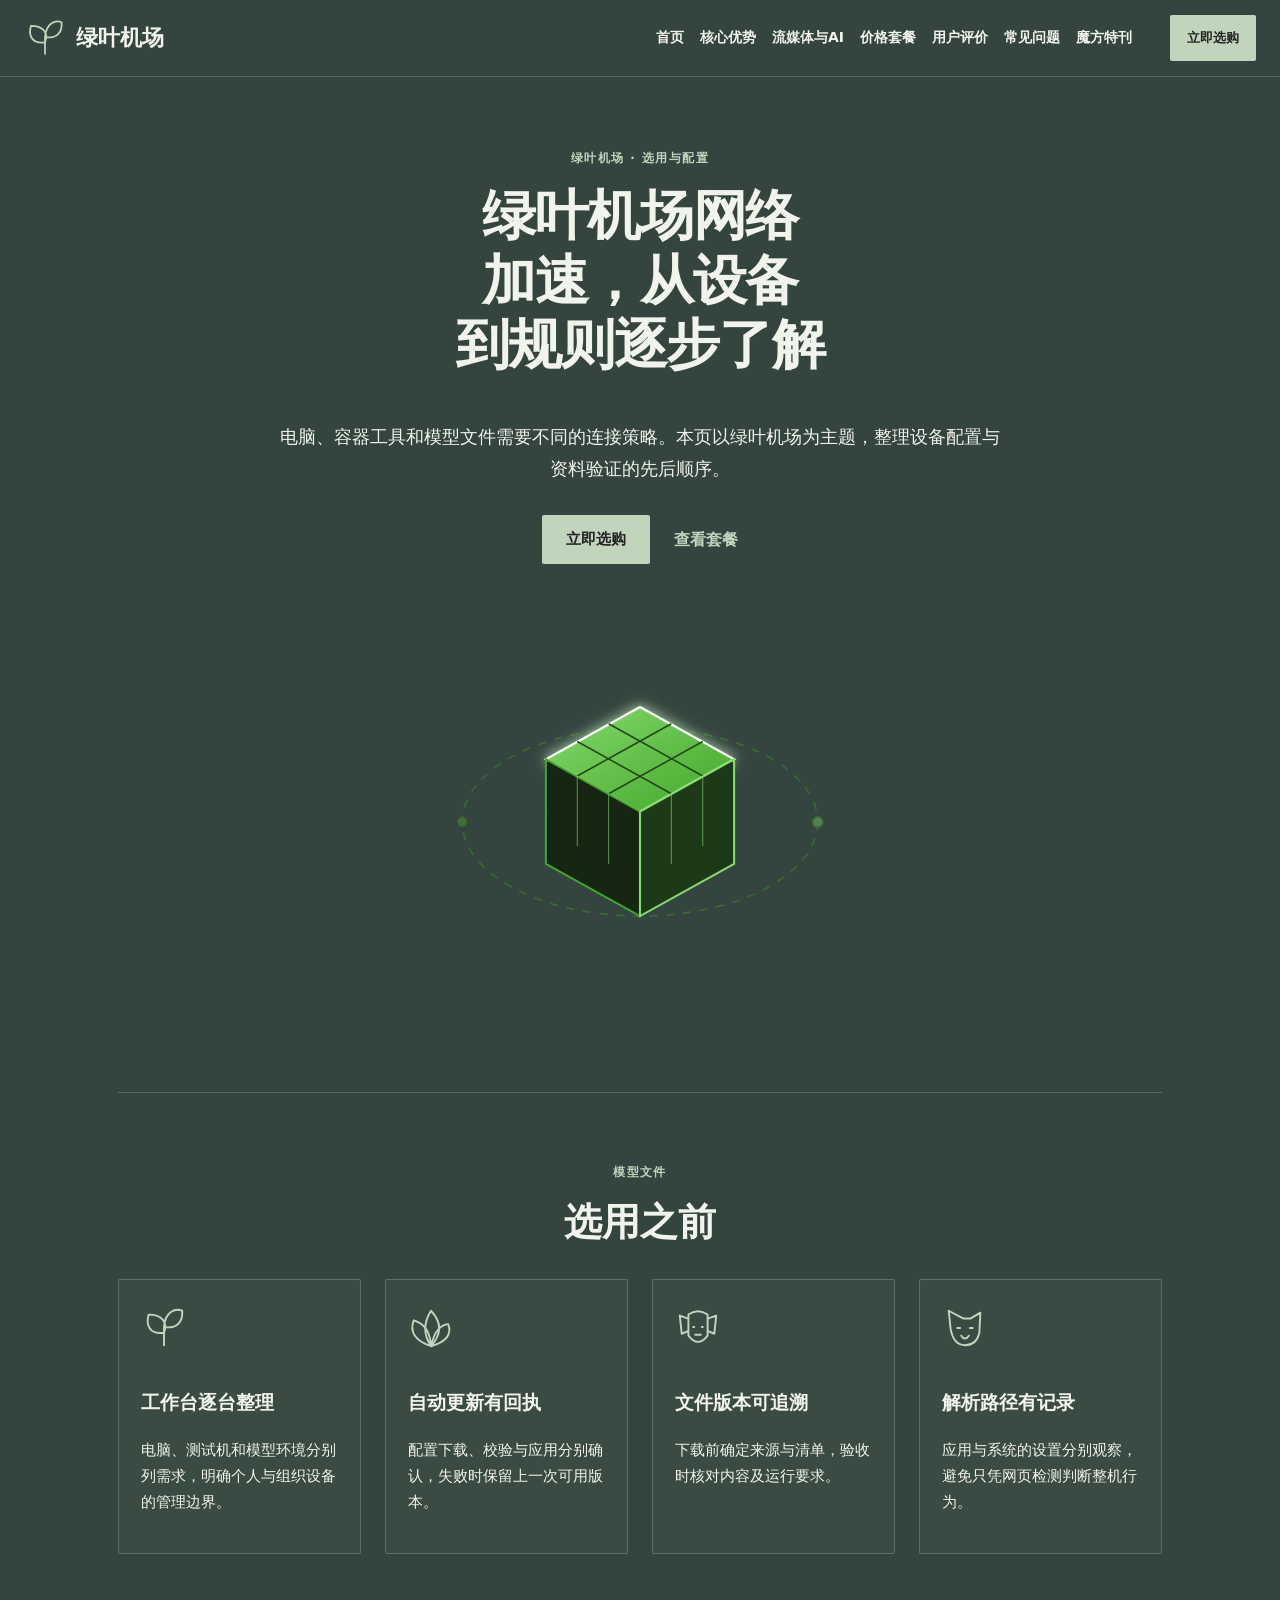
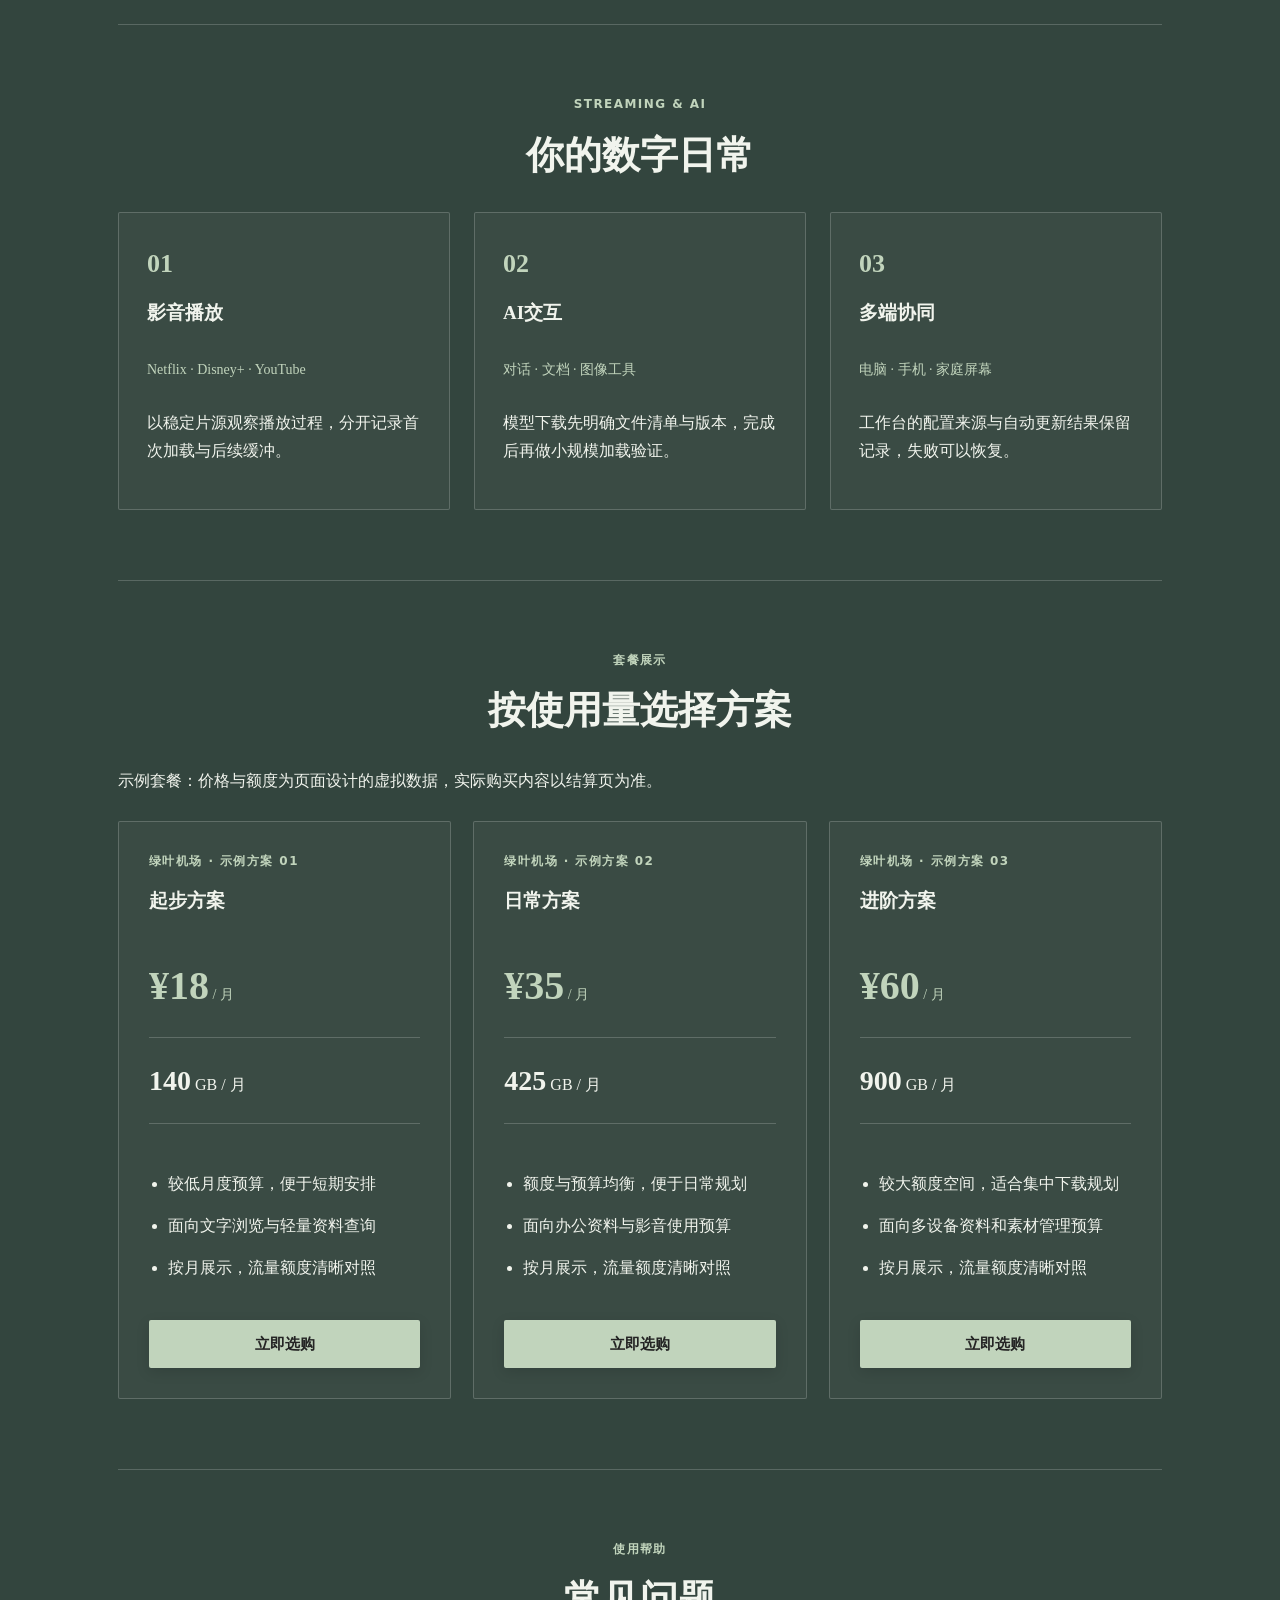
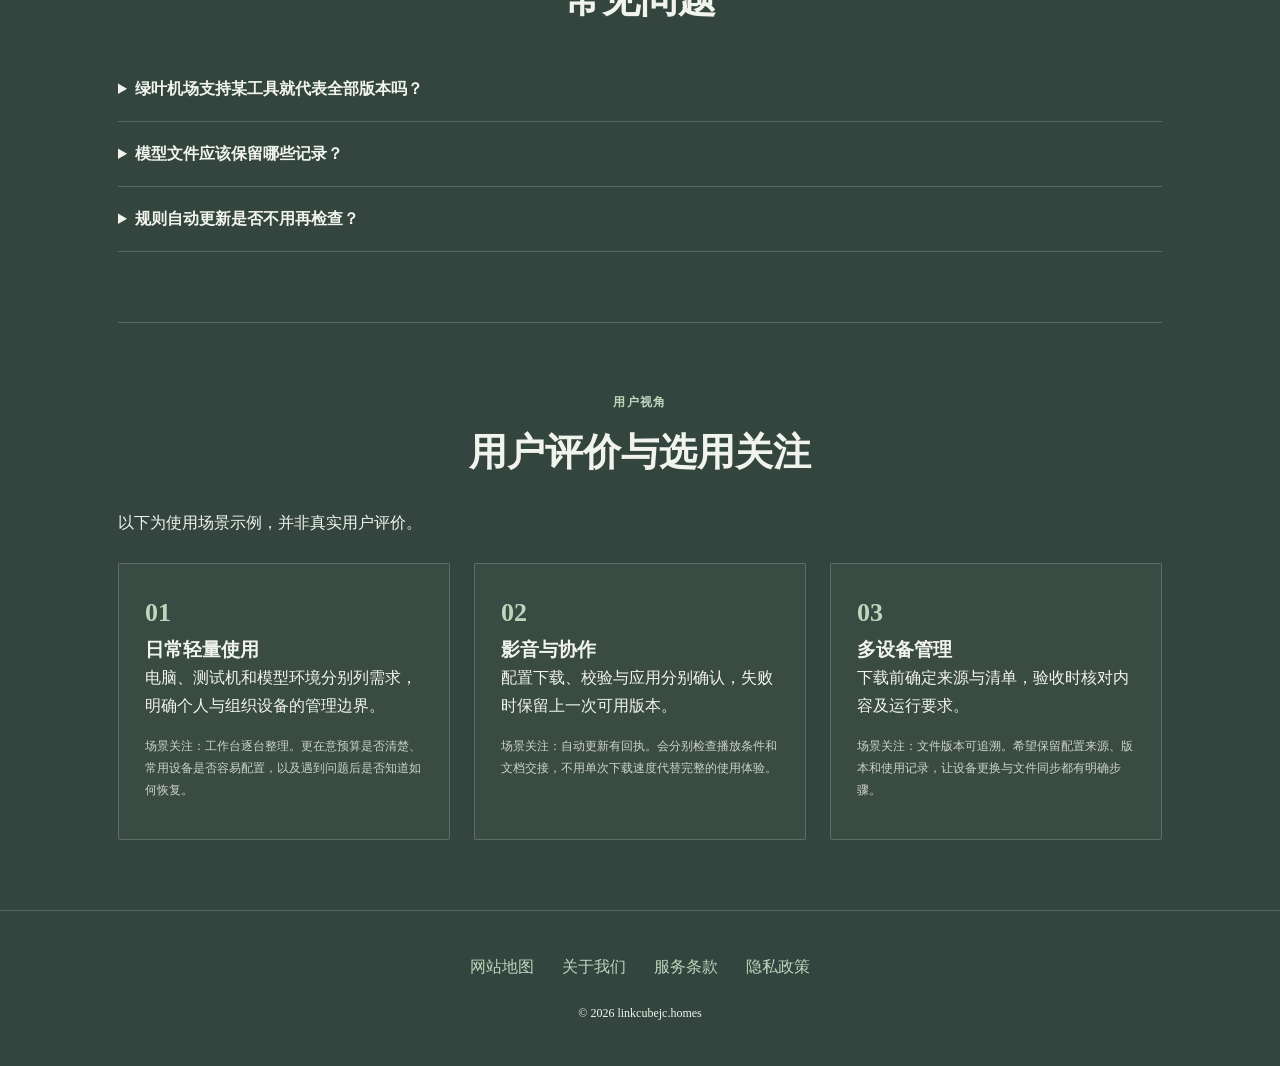
==== commit 85fc3b32: "feat: add purchase CTA buttons to pricing section conforming to domain style" ====
--- a/index.html
+++ b/index.html
@@ -50,4 +50,7 @@
     <line x1="290" y1="260" x2="290" y2="193" stroke="#85da6e" stroke-width="1" opacity="0.6"/>
     <line x1="320" y1="243" x2="320" y2="176" stroke="#85da6e" stroke-width="1" opacity="0.6"/>
   </g>
-</svg></div></section><section id="features" class="section "><div class="section-heading"><span class="eyebrow">模型文件</span><h2>选用之前</h2></div><div class="features list"><div class="feature"><svg class="" viewBox="0 0 48 48" aria-hidden="true"><path d="M24 42V23 M24 29C8 31 5 20 8 10C23 10 28 19 24 29Z M24 23C25 7 36 3 43 6C44 18 37 25 24 23Z" fill="none" stroke="currentColor" stroke-width="2" stroke-linecap="round" stroke-linejoin="round"/></svg><div><h3>工作台逐台整理</h3><p>电脑、测试机和模型环境分别列需求，明确个人与组织设备的管理边界。</p></div></div><div class="feature"><svg class="" viewBox="0 0 48 48" aria-hidden="true"><path d="M24 43Q12 25 24 6Q41 24 24 43Z M24 43Q-1 34 6 16Q23 21 24 43Z M24 43Q48 36 42 20Q29 21 24 43Z" fill="none" stroke="currentColor" stroke-width="2" stroke-linecap="round" stroke-linejoin="round"/></svg><div><h3>自动更新有回执</h3><p>配置下载、校验与应用分别确认，失败时保留上一次可用版本。</p></div></div><div class="feature"><svg class="" viewBox="0 0 48 48" aria-hidden="true"><path d="M13 14L5 11L7 30L14 27 M35 14L43 11L41 30L34 27 M14 10Q24 3 34 10V32Q24 45 14 32Z M19 23H20 M28 23H29 M21 31H27" fill="none" stroke="currentColor" stroke-width="2" stroke-linecap="round" stroke-linejoin="round"/></svg><div><h3>文件版本可追溯</h3><p>下载前确定来源与清单，验收时核对内容及运行要求。</p></div></div><div class="feature"><svg class="" viewBox="0 0 48 48" aria-hidden="true"><path d="M9 25L7 6L22 14H30L40 8L39 29Q36 42 24 42Q12 42 9 25Z M16 24H19 M29 24H32 M20 32Q24 38 28 32" fill="none" stroke="currentColor" stroke-width="2" stroke-linecap="round" stroke-linejoin="round"/></svg><div><h3>解析路径有记录</h3><p>应用与系统的设置分别观察，避免只凭网页检测判断整机行为。</p></div></div></div></section><section id="streaming" class="section "><div class="section-heading"><span class="eyebrow">STREAMING & AI</span><h2>你的数字日常</h2></div><div class="use-cases rows"><div class="use-case"><span class="item-no">01</span><h3>影音播放</h3><p class="platforms">Netflix · Disney+ · YouTube</p><p>以稳定片源观察播放过程，分开记录首次加载与后续缓冲。</p></div><div class="use-case"><span class="item-no">02</span><h3>AI交互</h3><p class="platforms">对话 · 文档 · 图像工具</p><p>模型下载先明确文件清单与版本，完成后再做小规模加载验证。</p></div><div class="use-case"><span class="item-no">03</span><h3>多端协同</h3><p class="platforms">电脑 · 手机 · 家庭屏幕</p><p>工作台的配置来源与自动更新结果保留记录，失败可以恢复。</p></div></div></section><section id="pricing" class="section"><div class="section-heading"><span class="eyebrow">套餐展示</span><h2>按使用量选择方案</h2></div><p class="section-intro">示例套餐：价格与额度为页面设计的虚拟数据，实际购买内容以结算页为准。</p><div class="plans cards"><div class="plan"><span class="eyebrow">绿叶机场 · 示例方案 01</span><h3>起步方案</h3><p class="price-value">¥18<small> / 月</small></p><p class="quota"><strong>140</strong> GB / 月</p><ul><li>较低月度预算，便于短期安排</li><li>面向文字浏览与轻量资料查询</li><li>按月展示，流量额度清晰对照</li></ul></div><div class="plan"><span class="eyebrow">绿叶机场 · 示例方案 02</span><h3>日常方案</h3><p class="price-value">¥35<small> / 月</small></p><p class="quota"><strong>425</strong> GB / 月</p><ul><li>额度与预算均衡，便于日常规划</li><li>面向办公资料与影音使用预算</li><li>按月展示，流量额度清晰对照</li></ul></div><div class="plan"><span class="eyebrow">绿叶机场 · 示例方案 03</span><h3>进阶方案</h3><p class="price-value">¥60<small> / 月</small></p><p class="quota"><strong>900</strong> GB / 月</p><ul><li>较大额度空间，适合集中下载规划</li><li>面向多设备资料和素材管理预算</li><li>按月展示，流量额度清晰对照</li></ul></div></div></section><section id="faq" class="section "><div class="section-heading"><span class="eyebrow">使用帮助</span><h2>常见问题</h2></div><div class="faq-list"><details><summary>绿叶机场支持某工具就代表全部版本吗？</summary><p>不能直接推断，客户端版本、核心和配置格式需要匹配核对。</p></details><details><summary>模型文件应该保留哪些记录？</summary><p>保留仓库、精确版本、许可状态与必需文件清单，访问密钥另行安全管理。</p></details><details><summary>规则自动更新是否不用再检查？</summary><p>仍需可见的成功与失败状态，并确认来源变化和恢复方式。</p></details></div></section><section id="testimonials" class="section"><div class="section-heading"><span class="eyebrow">用户视角</span><h2>用户评价与选用关注</h2></div><p class="section-intro">以下为使用场景示例，并非真实用户评价。</p><div class="reviews"><div class="review"><span class="review-mark">01</span><h3>日常轻量使用</h3><p>电脑、测试机和模型环境分别列需求，明确个人与组织设备的管理边界。</p><p class="small">场景关注：工作台逐台整理。更在意预算是否清楚、常用设备是否容易配置，以及遇到问题后是否知道如何恢复。</p></div><div class="review"><span class="review-mark">02</span><h3>影音与协作</h3><p>配置下载、校验与应用分别确认，失败时保留上一次可用版本。</p><p class="small">场景关注：自动更新有回执。会分别检查播放条件和文档交接，不用单次下载速度代替完整的使用体验。</p></div><div class="review"><span class="review-mark">03</span><h3>多设备管理</h3><p>下载前确定来源与清单，验收时核对内容及运行要求。</p><p class="small">场景关注：文件版本可追溯。希望保留配置来源、版本和使用记录，让设备更换与文件同步都有明确步骤。</p></div></div></section></main><footer class="site-footer"><nav aria-label="页脚导航"><a href="sitemap.html">网站地图</a><a href="about.html">关于我们</a><a href="terms.html">服务条款</a><a href="privacy.html">隐私政策</a></nav><p>© 2026 linkcubejc.homes</p></footer></body></html>+</svg></div></section><section id="features" class="section "><div class="section-heading"><span class="eyebrow">模型文件</span><h2>选用之前</h2></div><div class="features list"><div class="feature"><svg class="" viewBox="0 0 48 48" aria-hidden="true"><path d="M24 42V23 M24 29C8 31 5 20 8 10C23 10 28 19 24 29Z M24 23C25 7 36 3 43 6C44 18 37 25 24 23Z" fill="none" stroke="currentColor" stroke-width="2" stroke-linecap="round" stroke-linejoin="round"/></svg><div><h3>工作台逐台整理</h3><p>电脑、测试机和模型环境分别列需求，明确个人与组织设备的管理边界。</p></div></div><div class="feature"><svg class="" viewBox="0 0 48 48" aria-hidden="true"><path d="M24 43Q12 25 24 6Q41 24 24 43Z M24 43Q-1 34 6 16Q23 21 24 43Z M24 43Q48 36 42 20Q29 21 24 43Z" fill="none" stroke="currentColor" stroke-width="2" stroke-linecap="round" stroke-linejoin="round"/></svg><div><h3>自动更新有回执</h3><p>配置下载、校验与应用分别确认，失败时保留上一次可用版本。</p></div></div><div class="feature"><svg class="" viewBox="0 0 48 48" aria-hidden="true"><path d="M13 14L5 11L7 30L14 27 M35 14L43 11L41 30L34 27 M14 10Q24 3 34 10V32Q24 45 14 32Z M19 23H20 M28 23H29 M21 31H27" fill="none" stroke="currentColor" stroke-width="2" stroke-linecap="round" stroke-linejoin="round"/></svg><div><h3>文件版本可追溯</h3><p>下载前确定来源与清单，验收时核对内容及运行要求。</p></div></div><div class="feature"><svg class="" viewBox="0 0 48 48" aria-hidden="true"><path d="M9 25L7 6L22 14H30L40 8L39 29Q36 42 24 42Q12 42 9 25Z M16 24H19 M29 24H32 M20 32Q24 38 28 32" fill="none" stroke="currentColor" stroke-width="2" stroke-linecap="round" stroke-linejoin="round"/></svg><div><h3>解析路径有记录</h3><p>应用与系统的设置分别观察，避免只凭网页检测判断整机行为。</p></div></div></div></section><section id="streaming" class="section "><div class="section-heading"><span class="eyebrow">STREAMING & AI</span><h2>你的数字日常</h2></div><div class="use-cases rows"><div class="use-case"><span class="item-no">01</span><h3>影音播放</h3><p class="platforms">Netflix · Disney+ · YouTube</p><p>以稳定片源观察播放过程，分开记录首次加载与后续缓冲。</p></div><div class="use-case"><span class="item-no">02</span><h3>AI交互</h3><p class="platforms">对话 · 文档 · 图像工具</p><p>模型下载先明确文件清单与版本，完成后再做小规模加载验证。</p></div><div class="use-case"><span class="item-no">03</span><h3>多端协同</h3><p class="platforms">电脑 · 手机 · 家庭屏幕</p><p>工作台的配置来源与自动更新结果保留记录，失败可以恢复。</p></div></div></section><section id="pricing" class="section"><div class="section-heading"><span class="eyebrow">套餐展示</span><h2>按使用量选择方案</h2></div><p class="section-intro">示例套餐：价格与额度为页面设计的虚拟数据，实际购买内容以结算页为准。</p><div class="plans cards"><div class="plan"><span class="eyebrow">绿叶机场 · 示例方案 01</span><h3>起步方案</h3><p class="price-value">¥18<small> / 月</small></p><p class="quota"><strong>140</strong> GB / 月</p><ul><li>较低月度预算，便于短期安排</li><li>面向文字浏览与轻量资料查询</li><li>按月展示，流量额度清晰对照</li></ul>  <a class="button" href="https://ww012.twilightaff.com/#/?code=A56DH1Af" target="_blank" rel="sponsored nofollow noopener">立即选购</a>
+</div><div class="plan"><span class="eyebrow">绿叶机场 · 示例方案 02</span><h3>日常方案</h3><p class="price-value">¥35<small> / 月</small></p><p class="quota"><strong>425</strong> GB / 月</p><ul><li>额度与预算均衡，便于日常规划</li><li>面向办公资料与影音使用预算</li><li>按月展示，流量额度清晰对照</li></ul>  <a class="button" href="https://ww012.twilightaff.com/#/?code=A56DH1Af" target="_blank" rel="sponsored nofollow noopener">立即选购</a>
+</div><div class="plan"><span class="eyebrow">绿叶机场 · 示例方案 03</span><h3>进阶方案</h3><p class="price-value">¥60<small> / 月</small></p><p class="quota"><strong>900</strong> GB / 月</p><ul><li>较大额度空间，适合集中下载规划</li><li>面向多设备资料和素材管理预算</li><li>按月展示，流量额度清晰对照</li></ul>  <a class="button" href="https://ww012.twilightaff.com/#/?code=A56DH1Af" target="_blank" rel="sponsored nofollow noopener">立即选购</a>
+</div></div></section><section id="faq" class="section "><div class="section-heading"><span class="eyebrow">使用帮助</span><h2>常见问题</h2></div><div class="faq-list"><details><summary>绿叶机场支持某工具就代表全部版本吗？</summary><p>不能直接推断，客户端版本、核心和配置格式需要匹配核对。</p></details><details><summary>模型文件应该保留哪些记录？</summary><p>保留仓库、精确版本、许可状态与必需文件清单，访问密钥另行安全管理。</p></details><details><summary>规则自动更新是否不用再检查？</summary><p>仍需可见的成功与失败状态，并确认来源变化和恢复方式。</p></details></div></section><section id="testimonials" class="section"><div class="section-heading"><span class="eyebrow">用户视角</span><h2>用户评价与选用关注</h2></div><p class="section-intro">以下为使用场景示例，并非真实用户评价。</p><div class="reviews"><div class="review"><span class="review-mark">01</span><h3>日常轻量使用</h3><p>电脑、测试机和模型环境分别列需求，明确个人与组织设备的管理边界。</p><p class="small">场景关注：工作台逐台整理。更在意预算是否清楚、常用设备是否容易配置，以及遇到问题后是否知道如何恢复。</p></div><div class="review"><span class="review-mark">02</span><h3>影音与协作</h3><p>配置下载、校验与应用分别确认，失败时保留上一次可用版本。</p><p class="small">场景关注：自动更新有回执。会分别检查播放条件和文档交接，不用单次下载速度代替完整的使用体验。</p></div><div class="review"><span class="review-mark">03</span><h3>多设备管理</h3><p>下载前确定来源与清单，验收时核对内容及运行要求。</p><p class="small">场景关注：文件版本可追溯。希望保留配置来源、版本和使用记录，让设备更换与文件同步都有明确步骤。</p></div></div></section></main><footer class="site-footer"><nav aria-label="页脚导航"><a href="sitemap.html">网站地图</a><a href="about.html">关于我们</a><a href="terms.html">服务条款</a><a href="privacy.html">隐私政策</a></nav><p>© 2026 linkcubejc.homes</p></footer></body></html>
--- a/style.css
+++ b/style.css
@@ -185,3 +185,17 @@
   z-index: 2 !important;
   cursor: pointer !important;
 }
+
+/* 4. Pricing Plan Purchase Button */
+.plan .button {
+  width: 100% !important;
+  margin-top: 24px !important;
+  text-align: center !important;
+  box-shadow: 0 4px 14px rgba(0, 0, 0, 0.12) !important;
+  transition: transform 0.2s ease, filter 0.2s ease, box-shadow 0.2s ease !important;
+}
+.plan .button:hover {
+  transform: translateY(-2px) !important;
+  filter: brightness(0.92) !important;
+  box-shadow: 0 6px 18px rgba(0, 0, 0, 0.18) !important;
+}
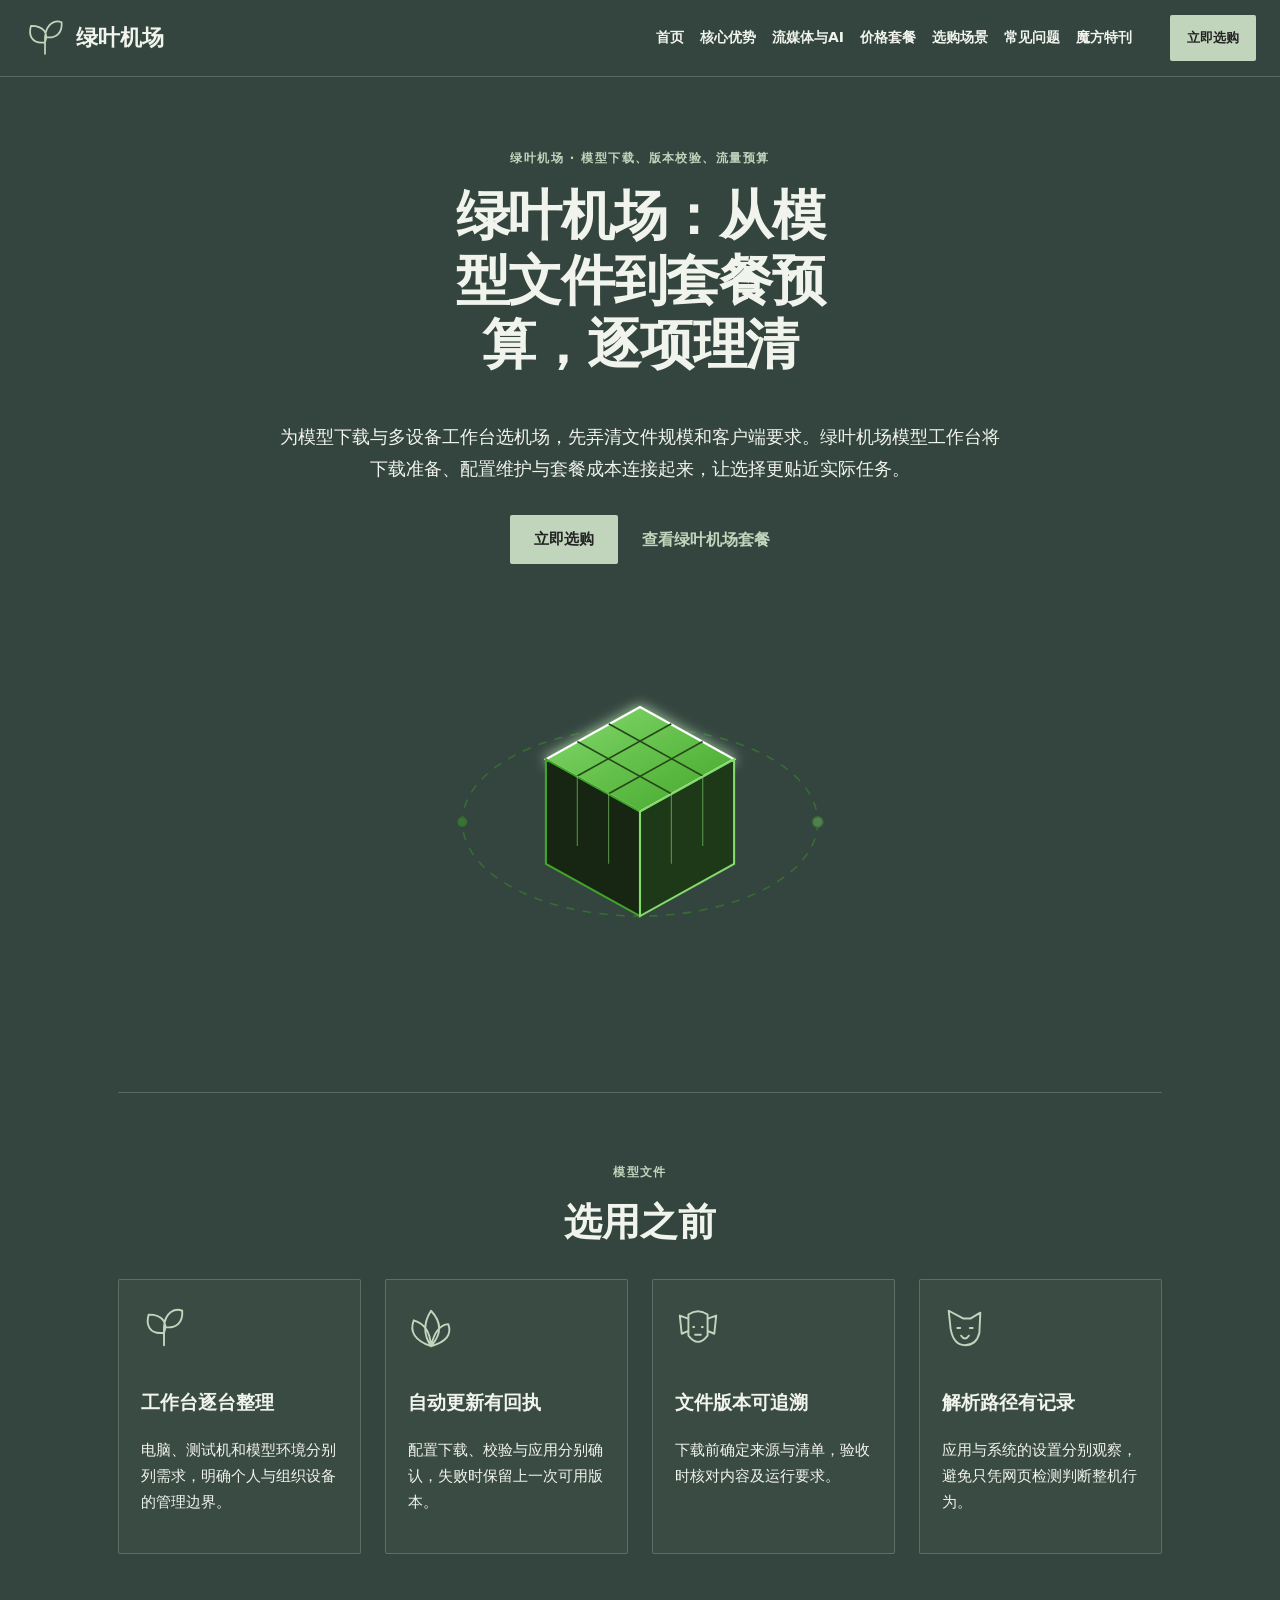
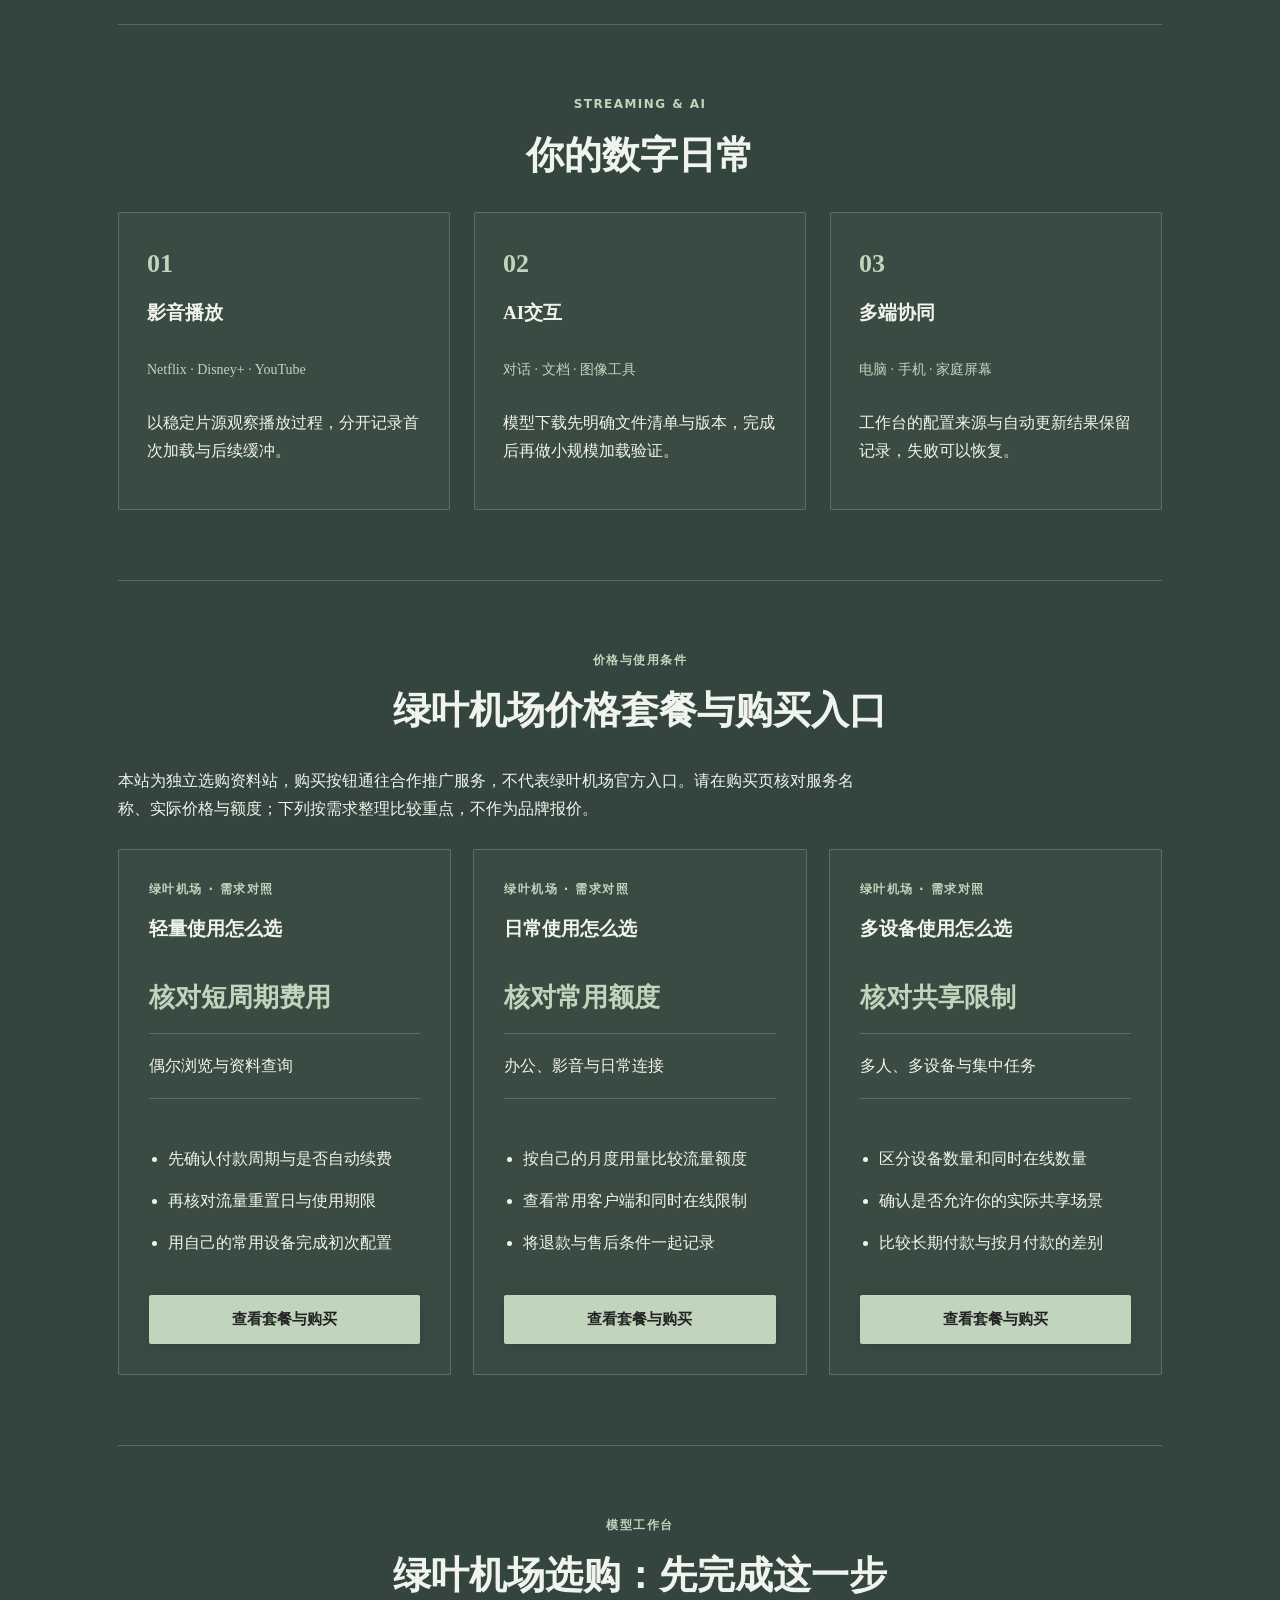
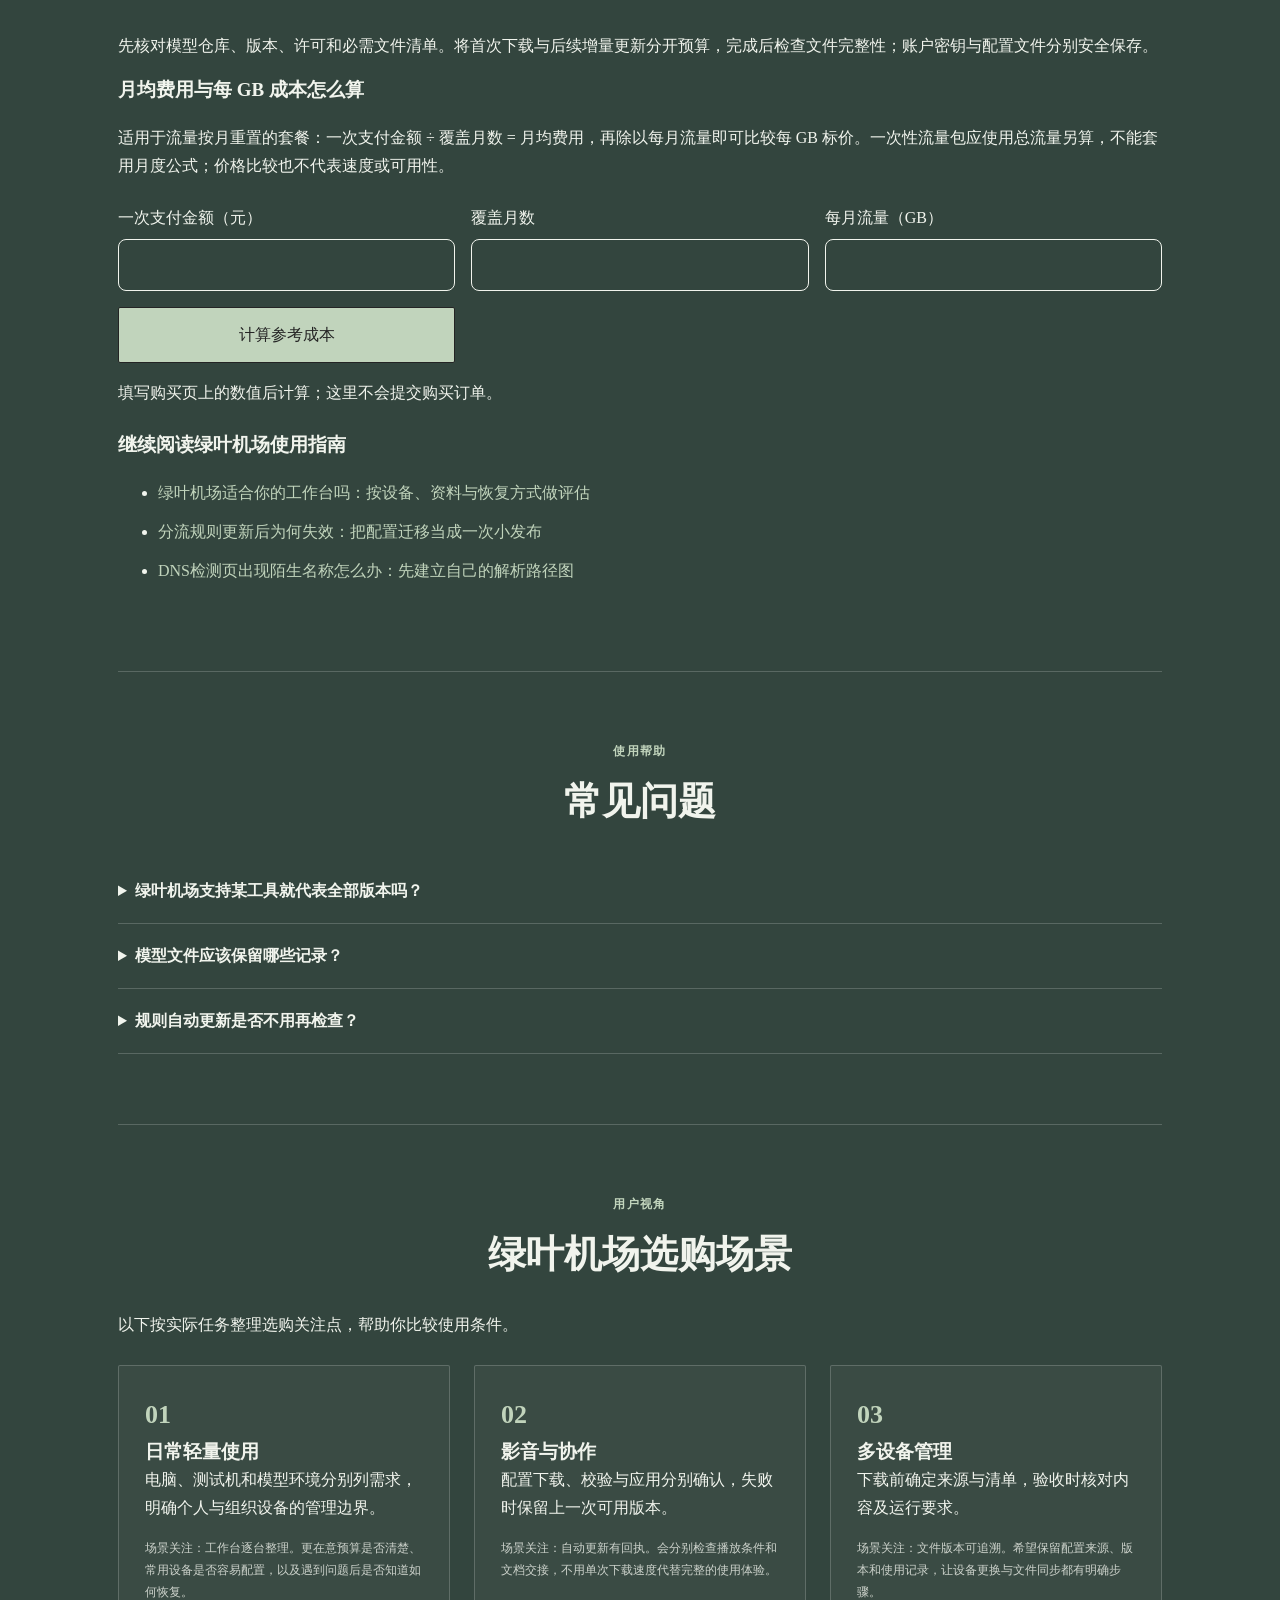
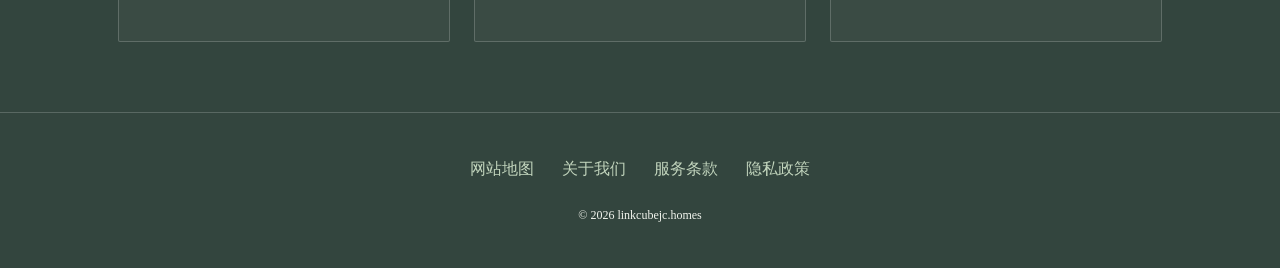
==== commit 95dc8058: "Improve airport search intent and package guidance" ====
--- a/index.html
+++ b/index.html
@@ -1,56 +1,64 @@
-<!DOCTYPE html>
-<html lang="zh-CN"><head><meta charset="UTF-8"><meta name="viewport" content="width=device-width,initial-scale=1"><title>绿叶机场网络加速，从设备到规则逐步了解｜选用指南</title><meta name="description" content="电脑、容器工具和模型文件需要不同的连接策略。本页以绿叶机场为主题，整理设备配置与资料验证的先后顺序。"><meta name="keywords" content="绿叶机场,绿叶机场网络加速，从设备到规则逐步了解,魔方特刊,网络使用指南"><link rel="canonical" href="https://linkcubejc.homes/"><meta property="og:type" content="website"><meta property="og:title" content="绿叶机场网络加速，从设备到规则逐步了解｜选用指南"><meta property="og:description" content="电脑、容器工具和模型文件需要不同的连接策略。本页以绿叶机场为主题，整理设备配置与资料验证的先后顺序。"><meta property="og:url" content="https://linkcubejc.homes/"><meta property="og:image" content="https://linkcubejc.homes/share.png"><meta property="og:locale" content="zh_CN"><link rel="icon" href="favicon.svg" type="image/svg+xml"><link rel="stylesheet" href="style.css"><script defer src="menu.js"></script><script type="application/ld+json">{"@context": "https://schema.org", "@type": "WebPage", "name": "绿叶机场网络加速，从设备到规则逐步了解｜选用指南", "url": "https://linkcubejc.homes/", "description": "电脑、容器工具和模型文件需要不同的连接策略。本页以绿叶机场为主题，整理设备配置与资料验证的先后顺序。", "inLanguage": "zh-CN"}</script></head><body class="site-13 hero-C review-1 faq-1 nav-2"><header class="site-header"><div class="nav-wrap"><a class="brand" href="index.html"><svg class="brand-mark" viewBox="0 0 48 48" aria-hidden="true"><path d="M24 42V23 M24 29C8 31 5 20 8 10C23 10 28 19 24 29Z M24 23C25 7 36 3 43 6C44 18 37 25 24 23Z" fill="none" stroke="currentColor" stroke-width="2" stroke-linecap="round" stroke-linejoin="round"/></svg><span>绿叶机场</span></a><nav id="site-menu" aria-label="主导航"><a href="index.html">首页</a><a href="index.html#features">核心优势</a><a href="index.html#streaming">流媒体与AI</a><a href="index.html#pricing">价格套餐</a><a href="index.html#testimonials">用户评价</a><a href="index.html#faq">常见问题</a><a href="cube-journal.html">魔方特刊</a></nav><div class="nav-actions"><a class="button compact" href="https://ww012.twilightaff.com/#/?code=A56DH1Af" target="_blank" rel="sponsored nofollow noopener">立即选购</a><button type="button" class="menu-toggle" aria-label="切换主导航菜单" aria-controls="site-menu" aria-expanded="false"><span></span><span></span></button></div></div></header><main class="site-main"><section class="hero-section"><div class="hero-copy"><span class="eyebrow">绿叶机场 · 选用与配置</span><h1>绿叶机场网络加速，从设备到规则逐步了解</h1><p class="hero-intro">电脑、容器工具和模型文件需要不同的连接策略。本页以绿叶机场为主题，整理设备配置与资料验证的先后顺序。</p><div class="hero-actions"><a class="button" href="https://ww012.twilightaff.com/#/?code=A56DH1Af" target="_blank" rel="sponsored nofollow noopener">立即选购</a><a class="text-button" href="#pricing">查看套餐</a></div></div><div class="hero-art" role="img" aria-label="绿叶机场品牌动画"><svg viewBox="0 0 520 440" width="100%" height="100%" xmlns="http://www.w3.org/2000/svg" style="max-height: 400px;">
-  <defs>
-    <linearGradient id="cubeMintGrad" x1="0" y1="0" x2="1" y2="1">
-      <stop offset="0%" stop-color="#85da6e"/>
-      <stop offset="100%" stop-color="#41a527"/>
-    </linearGradient>
-    <filter id="cubeTechGlow" x="-20%" y="-20%" width="140%" height="140%">
-      <feGaussianBlur stdDeviation="6" result="blur"/>
-      <feComposite in="SourceGraphic" in2="blur" operator="over"/>
-    </filter>
-  </defs>
-  <style>
-    @keyframes cubeRotateFloat {
-      0%, 100% { transform: translateY(0px) rotate(0deg); }
-      50% { transform: translateY(-12px) rotate(2deg); }
-    }
-    @keyframes gridPulse {
-      0%, 100% { opacity: 0.4; }
-      50% { opacity: 0.9; }
-    }
-    .cube-main { animation: cubeRotateFloat 4.8s ease-in-out infinite; transform-origin: 260px 220px; }
-    .data-grid { animation: gridPulse 3s ease-in-out infinite; }
-  </style>
-
-  <!-- Rotating Orbit Axis -->
-  <g opacity="0.4" stroke="#41a527" stroke-width="1.5">
-    <ellipse cx="260" cy="220" rx="170" ry="90" fill="none" stroke-dasharray="8,8"/>
-    <circle cx="430" cy="220" r="5" fill="#85da6e"/>
-    <circle cx="90" cy="220" r="4" fill="#3fbb1f"/>
-  </g>
-
-  <!-- LinkCube Isometric Block (The Multi-Dimensional Hub) -->
-  <g class="cube-main">
-    <!-- Top Face -->
-    <polygon points="260,110 350,160 260,210 170,160" fill="url(#cubeMintGrad)" stroke="#fff" stroke-width="2" filter="url(#cubeTechGlow)"/>
-    <!-- Top Grid Lines (Rubik Cube Division) -->
-    <line x1="200" y1="143" x2="290" y2="193" stroke="#234819" stroke-width="1.5"/>
-    <line x1="230" y1="126" x2="320" y2="176" stroke="#234819" stroke-width="1.5"/>
-    <line x1="320" y1="143" x2="230" y2="193" stroke="#234819" stroke-width="1.5"/>
-    <line x1="290" y1="126" x2="200" y2="176" stroke="#234819" stroke-width="1.5"/>
-
-    <!-- Left Face -->
-    <polygon points="170,160 260,210 260,310 170,260" fill="#162612" stroke="#41a527" stroke-width="2"/>
-    <line x1="200" y1="243" x2="200" y2="176" stroke="#85da6e" stroke-width="1" opacity="0.6"/>
-    <line x1="230" y1="260" x2="230" y2="193" stroke="#85da6e" stroke-width="1" opacity="0.6"/>
-
-    <!-- Right Face -->
-    <polygon points="260,210 350,160 350,260 260,310" fill="#1e3917" stroke="#85da6e" stroke-width="2"/>
-    <line x1="290" y1="260" x2="290" y2="193" stroke="#85da6e" stroke-width="1" opacity="0.6"/>
-    <line x1="320" y1="243" x2="320" y2="176" stroke="#85da6e" stroke-width="1" opacity="0.6"/>
-  </g>
-</svg></div></section><section id="features" class="section "><div class="section-heading"><span class="eyebrow">模型文件</span><h2>选用之前</h2></div><div class="features list"><div class="feature"><svg class="" viewBox="0 0 48 48" aria-hidden="true"><path d="M24 42V23 M24 29C8 31 5 20 8 10C23 10 28 19 24 29Z M24 23C25 7 36 3 43 6C44 18 37 25 24 23Z" fill="none" stroke="currentColor" stroke-width="2" stroke-linecap="round" stroke-linejoin="round"/></svg><div><h3>工作台逐台整理</h3><p>电脑、测试机和模型环境分别列需求，明确个人与组织设备的管理边界。</p></div></div><div class="feature"><svg class="" viewBox="0 0 48 48" aria-hidden="true"><path d="M24 43Q12 25 24 6Q41 24 24 43Z M24 43Q-1 34 6 16Q23 21 24 43Z M24 43Q48 36 42 20Q29 21 24 43Z" fill="none" stroke="currentColor" stroke-width="2" stroke-linecap="round" stroke-linejoin="round"/></svg><div><h3>自动更新有回执</h3><p>配置下载、校验与应用分别确认，失败时保留上一次可用版本。</p></div></div><div class="feature"><svg class="" viewBox="0 0 48 48" aria-hidden="true"><path d="M13 14L5 11L7 30L14 27 M35 14L43 11L41 30L34 27 M14 10Q24 3 34 10V32Q24 45 14 32Z M19 23H20 M28 23H29 M21 31H27" fill="none" stroke="currentColor" stroke-width="2" stroke-linecap="round" stroke-linejoin="round"/></svg><div><h3>文件版本可追溯</h3><p>下载前确定来源与清单，验收时核对内容及运行要求。</p></div></div><div class="feature"><svg class="" viewBox="0 0 48 48" aria-hidden="true"><path d="M9 25L7 6L22 14H30L40 8L39 29Q36 42 24 42Q12 42 9 25Z M16 24H19 M29 24H32 M20 32Q24 38 28 32" fill="none" stroke="currentColor" stroke-width="2" stroke-linecap="round" stroke-linejoin="round"/></svg><div><h3>解析路径有记录</h3><p>应用与系统的设置分别观察，避免只凭网页检测判断整机行为。</p></div></div></div></section><section id="streaming" class="section "><div class="section-heading"><span class="eyebrow">STREAMING & AI</span><h2>你的数字日常</h2></div><div class="use-cases rows"><div class="use-case"><span class="item-no">01</span><h3>影音播放</h3><p class="platforms">Netflix · Disney+ · YouTube</p><p>以稳定片源观察播放过程，分开记录首次加载与后续缓冲。</p></div><div class="use-case"><span class="item-no">02</span><h3>AI交互</h3><p class="platforms">对话 · 文档 · 图像工具</p><p>模型下载先明确文件清单与版本，完成后再做小规模加载验证。</p></div><div class="use-case"><span class="item-no">03</span><h3>多端协同</h3><p class="platforms">电脑 · 手机 · 家庭屏幕</p><p>工作台的配置来源与自动更新结果保留记录，失败可以恢复。</p></div></div></section><section id="pricing" class="section"><div class="section-heading"><span class="eyebrow">套餐展示</span><h2>按使用量选择方案</h2></div><p class="section-intro">示例套餐：价格与额度为页面设计的虚拟数据，实际购买内容以结算页为准。</p><div class="plans cards"><div class="plan"><span class="eyebrow">绿叶机场 · 示例方案 01</span><h3>起步方案</h3><p class="price-value">¥18<small> / 月</small></p><p class="quota"><strong>140</strong> GB / 月</p><ul><li>较低月度预算，便于短期安排</li><li>面向文字浏览与轻量资料查询</li><li>按月展示，流量额度清晰对照</li></ul>  <a class="button" href="https://ww012.twilightaff.com/#/?code=A56DH1Af" target="_blank" rel="sponsored nofollow noopener">立即选购</a>
-</div><div class="plan"><span class="eyebrow">绿叶机场 · 示例方案 02</span><h3>日常方案</h3><p class="price-value">¥35<small> / 月</small></p><p class="quota"><strong>425</strong> GB / 月</p><ul><li>额度与预算均衡，便于日常规划</li><li>面向办公资料与影音使用预算</li><li>按月展示，流量额度清晰对照</li></ul>  <a class="button" href="https://ww012.twilightaff.com/#/?code=A56DH1Af" target="_blank" rel="sponsored nofollow noopener">立即选购</a>
-</div><div class="plan"><span class="eyebrow">绿叶机场 · 示例方案 03</span><h3>进阶方案</h3><p class="price-value">¥60<small> / 月</small></p><p class="quota"><strong>900</strong> GB / 月</p><ul><li>较大额度空间，适合集中下载规划</li><li>面向多设备资料和素材管理预算</li><li>按月展示，流量额度清晰对照</li></ul>  <a class="button" href="https://ww012.twilightaff.com/#/?code=A56DH1Af" target="_blank" rel="sponsored nofollow noopener">立即选购</a>
-</div></div></section><section id="faq" class="section "><div class="section-heading"><span class="eyebrow">使用帮助</span><h2>常见问题</h2></div><div class="faq-list"><details><summary>绿叶机场支持某工具就代表全部版本吗？</summary><p>不能直接推断，客户端版本、核心和配置格式需要匹配核对。</p></details><details><summary>模型文件应该保留哪些记录？</summary><p>保留仓库、精确版本、许可状态与必需文件清单，访问密钥另行安全管理。</p></details><details><summary>规则自动更新是否不用再检查？</summary><p>仍需可见的成功与失败状态，并确认来源变化和恢复方式。</p></details></div></section><section id="testimonials" class="section"><div class="section-heading"><span class="eyebrow">用户视角</span><h2>用户评价与选用关注</h2></div><p class="section-intro">以下为使用场景示例，并非真实用户评价。</p><div class="reviews"><div class="review"><span class="review-mark">01</span><h3>日常轻量使用</h3><p>电脑、测试机和模型环境分别列需求，明确个人与组织设备的管理边界。</p><p class="small">场景关注：工作台逐台整理。更在意预算是否清楚、常用设备是否容易配置，以及遇到问题后是否知道如何恢复。</p></div><div class="review"><span class="review-mark">02</span><h3>影音与协作</h3><p>配置下载、校验与应用分别确认，失败时保留上一次可用版本。</p><p class="small">场景关注：自动更新有回执。会分别检查播放条件和文档交接，不用单次下载速度代替完整的使用体验。</p></div><div class="review"><span class="review-mark">03</span><h3>多设备管理</h3><p>下载前确定来源与清单，验收时核对内容及运行要求。</p><p class="small">场景关注：文件版本可追溯。希望保留配置来源、版本和使用记录，让设备更换与文件同步都有明确步骤。</p></div></div></section></main><footer class="site-footer"><nav aria-label="页脚导航"><a href="sitemap.html">网站地图</a><a href="about.html">关于我们</a><a href="terms.html">服务条款</a><a href="privacy.html">隐私政策</a></nav><p>© 2026 linkcubejc.homes</p></footer></body></html>+<!DOCTYPE html>
+
+<html lang="zh-CN"><head><meta charset="utf-8"/><meta content="width=device-width,initial-scale=1" name="viewport"/><title>绿叶机场客户端与下载指南｜模型文件和套餐预算</title><meta content="为模型下载与多设备工作台选机场，先弄清文件规模和客户端要求。绿叶机场模型工作台将下载准备、配置维护与套餐成本连接起来，让选择更贴近实际任务。" name="description"/><link href="https://linkcubejc.homes/" rel="canonical"/><meta content="website" property="og:type"/><meta content="绿叶机场客户端与下载指南｜模型文件和套餐预算" property="og:title"/><meta content="为模型下载与多设备工作台选机场，先弄清文件规模和客户端要求。绿叶机场模型工作台将下载准备、配置维护与套餐成本连接起来，让选择更贴近实际任务。" property="og:description"/><meta content="https://linkcubejc.homes/" property="og:url"/><meta content="https://linkcubejc.homes/share.png" property="og:image"/><meta content="zh_CN" property="og:locale"/><link href="favicon.svg" rel="icon" type="image/svg+xml"/><link href="style.css" rel="stylesheet"/><script defer="" src="menu.js"></script><script type="application/ld+json">{"@context": "https://schema.org", "@type": "WebPage", "name": "绿叶机场客户端与下载指南｜模型文件和套餐预算", "url": "https://linkcubejc.homes/", "description": "为模型下载与多设备工作台选机场，先弄清文件规模和客户端要求。绿叶机场模型工作台将下载准备、配置维护与套餐成本连接起来，让选择更贴近实际任务。", "inLanguage": "zh-CN"}</script><link href="seo-guide.css" rel="stylesheet"/></head><body class="site-13 hero-C review-1 faq-1 nav-2"><header class="site-header"><div class="nav-wrap"><a class="brand" href="index.html"><svg aria-hidden="true" class="brand-mark" viewbox="0 0 48 48"><path d="M24 42V23 M24 29C8 31 5 20 8 10C23 10 28 19 24 29Z M24 23C25 7 36 3 43 6C44 18 37 25 24 23Z" fill="none" stroke="currentColor" stroke-linecap="round" stroke-linejoin="round" stroke-width="2"></path></svg><span>绿叶机场</span></a><nav aria-label="主导航" id="site-menu"><a href="index.html">首页</a><a href="index.html#features">核心优势</a><a href="index.html#streaming">流媒体与AI</a><a href="index.html#pricing">价格套餐</a><a href="index.html#testimonials">选购场景</a><a href="index.html#faq">常见问题</a><a href="cube-journal.html">魔方特刊</a></nav><div class="nav-actions"><a class="button compact" href="https://ww012.twilightaff.com/#/?code=A56DH1Af" rel="sponsored nofollow noopener" target="_blank">立即选购</a><button aria-controls="site-menu" aria-expanded="false" aria-label="切换主导航菜单" class="menu-toggle" type="button"><span></span><span></span></button></div></div></header><main class="site-main"><section class="hero-section"><div class="hero-copy"><span class="eyebrow">绿叶机场 · 模型下载、版本校验、流量预算</span><h1>绿叶机场：从模型文件到套餐预算，逐项理清</h1><p class="hero-intro">为模型下载与多设备工作台选机场，先弄清文件规模和客户端要求。绿叶机场模型工作台将下载准备、配置维护与套餐成本连接起来，让选择更贴近实际任务。</p><div class="hero-actions"><a class="button" href="https://ww012.twilightaff.com/#/?code=A56DH1Af" rel="sponsored nofollow noopener" target="_blank">立即选购</a><a class="text-button" href="#pricing">查看绿叶机场套餐</a></div></div><div aria-label="绿叶机场品牌动画" class="hero-art" role="img"><svg height="100%" style="max-height: 400px;" viewbox="0 0 520 440" width="100%" xmlns="http://www.w3.org/2000/svg">
+<defs>
+<lineargradient id="cubeMintGrad" x1="0" x2="1" y1="0" y2="1">
+<stop offset="0%" stop-color="#85da6e"></stop>
+<stop offset="100%" stop-color="#41a527"></stop>
+</lineargradient>
+<filter height="140%" id="cubeTechGlow" width="140%" x="-20%" y="-20%">
+<fegaussianblur result="blur" stddeviation="6"></fegaussianblur>
+<fecomposite in="SourceGraphic" in2="blur" operator="over"></fecomposite>
+</filter>
+</defs>
+<style>+
+    @keyframes cubeRotateFloat {+
+      0%, 100% { transform: translateY(0px) rotate(0deg); }+
+      50% { transform: translateY(-12px) rotate(2deg); }+
+    }+
+    @keyframes gridPulse {+
+      0%, 100% { opacity: 0.4; }+
+      50% { opacity: 0.9; }+
+    }+
+    .cube-main { animation: cubeRotateFloat 4.8s ease-in-out infinite; transform-origin: 260px 220px; }+
+    .data-grid { animation: gridPulse 3s ease-in-out infinite; }+
+  </style>
+<!-- Rotating Orbit Axis -->
+<g opacity="0.4" stroke="#41a527" stroke-width="1.5">
+<ellipse cx="260" cy="220" fill="none" rx="170" ry="90" stroke-dasharray="8,8"></ellipse>
+<circle cx="430" cy="220" fill="#85da6e" r="5"></circle>
+<circle cx="90" cy="220" fill="#3fbb1f" r="4"></circle>
+</g>
+<!-- LinkCube Isometric Block (The Multi-Dimensional Hub) -->
+<g class="cube-main">
+<!-- Top Face -->
+<polygon fill="url(#cubeMintGrad)" filter="url(#cubeTechGlow)" points="260,110 350,160 260,210 170,160" stroke="#fff" stroke-width="2"></polygon>
+<!-- Top Grid Lines (Rubik Cube Division) -->
+<line stroke="#234819" stroke-width="1.5" x1="200" x2="290" y1="143" y2="193"></line>
+<line stroke="#234819" stroke-width="1.5" x1="230" x2="320" y1="126" y2="176"></line>
+<line stroke="#234819" stroke-width="1.5" x1="320" x2="230" y1="143" y2="193"></line>
+<line stroke="#234819" stroke-width="1.5" x1="290" x2="200" y1="126" y2="176"></line>
+<!-- Left Face -->
+<polygon fill="#162612" points="170,160 260,210 260,310 170,260" stroke="#41a527" stroke-width="2"></polygon>
+<line opacity="0.6" stroke="#85da6e" stroke-width="1" x1="200" x2="200" y1="243" y2="176"></line>
+<line opacity="0.6" stroke="#85da6e" stroke-width="1" x1="230" x2="230" y1="260" y2="193"></line>
+<!-- Right Face -->
+<polygon fill="#1e3917" points="260,210 350,160 350,260 260,310" stroke="#85da6e" stroke-width="2"></polygon>
+<line opacity="0.6" stroke="#85da6e" stroke-width="1" x1="290" x2="290" y1="260" y2="193"></line>
+<line opacity="0.6" stroke="#85da6e" stroke-width="1" x1="320" x2="320" y1="243" y2="176"></line>
+</g>
+</svg></div></section><section class="section" id="features"><div class="section-heading"><span class="eyebrow">模型文件</span><h2>选用之前</h2></div><div class="features list"><div class="feature"><svg aria-hidden="true" class="" viewbox="0 0 48 48"><path d="M24 42V23 M24 29C8 31 5 20 8 10C23 10 28 19 24 29Z M24 23C25 7 36 3 43 6C44 18 37 25 24 23Z" fill="none" stroke="currentColor" stroke-linecap="round" stroke-linejoin="round" stroke-width="2"></path></svg><div><h3>工作台逐台整理</h3><p>电脑、测试机和模型环境分别列需求，明确个人与组织设备的管理边界。</p></div></div><div class="feature"><svg aria-hidden="true" class="" viewbox="0 0 48 48"><path d="M24 43Q12 25 24 6Q41 24 24 43Z M24 43Q-1 34 6 16Q23 21 24 43Z M24 43Q48 36 42 20Q29 21 24 43Z" fill="none" stroke="currentColor" stroke-linecap="round" stroke-linejoin="round" stroke-width="2"></path></svg><div><h3>自动更新有回执</h3><p>配置下载、校验与应用分别确认，失败时保留上一次可用版本。</p></div></div><div class="feature"><svg aria-hidden="true" class="" viewbox="0 0 48 48"><path d="M13 14L5 11L7 30L14 27 M35 14L43 11L41 30L34 27 M14 10Q24 3 34 10V32Q24 45 14 32Z M19 23H20 M28 23H29 M21 31H27" fill="none" stroke="currentColor" stroke-linecap="round" stroke-linejoin="round" stroke-width="2"></path></svg><div><h3>文件版本可追溯</h3><p>下载前确定来源与清单，验收时核对内容及运行要求。</p></div></div><div class="feature"><svg aria-hidden="true" class="" viewbox="0 0 48 48"><path d="M9 25L7 6L22 14H30L40 8L39 29Q36 42 24 42Q12 42 9 25Z M16 24H19 M29 24H32 M20 32Q24 38 28 32" fill="none" stroke="currentColor" stroke-linecap="round" stroke-linejoin="round" stroke-width="2"></path></svg><div><h3>解析路径有记录</h3><p>应用与系统的设置分别观察，避免只凭网页检测判断整机行为。</p></div></div></div></section><section class="section" id="streaming"><div class="section-heading"><span class="eyebrow">STREAMING &amp; AI</span><h2>你的数字日常</h2></div><div class="use-cases rows"><div class="use-case"><span class="item-no">01</span><h3>影音播放</h3><p class="platforms">Netflix · Disney+ · YouTube</p><p>以稳定片源观察播放过程，分开记录首次加载与后续缓冲。</p></div><div class="use-case"><span class="item-no">02</span><h3>AI交互</h3><p class="platforms">对话 · 文档 · 图像工具</p><p>模型下载先明确文件清单与版本，完成后再做小规模加载验证。</p></div><div class="use-case"><span class="item-no">03</span><h3>多端协同</h3><p class="platforms">电脑 · 手机 · 家庭屏幕</p><p>工作台的配置来源与自动更新结果保留记录，失败可以恢复。</p></div></div></section><section class="section" id="pricing"><div class="section-heading"><span class="eyebrow">价格与使用条件</span><h2>绿叶机场价格套餐与购买入口</h2></div><p class="section-intro">本站为独立选购资料站，购买按钮通往合作推广服务，不代表绿叶机场官方入口。请在购买页核对服务名称、实际价格与额度；下列按需求整理比较重点，不作为品牌报价。</p><div class="plans cards"><div class="plan"><span class="eyebrow">绿叶机场 · 需求对照</span><h3>轻量使用怎么选</h3><p class="price-value">核对短周期费用</p><p class="quota">偶尔浏览与资料查询</p><ul><li>先确认付款周期与是否自动续费</li><li>再核对流量重置日与使用期限</li><li>用自己的常用设备完成初次配置</li></ul> <a class="button" href="https://ww012.twilightaff.com/#/?code=A56DH1Af" rel="sponsored nofollow noopener" target="_blank">查看套餐与购买</a>
+</div><div class="plan"><span class="eyebrow">绿叶机场 · 需求对照</span><h3>日常使用怎么选</h3><p class="price-value">核对常用额度</p><p class="quota">办公、影音与日常连接</p><ul><li>按自己的月度用量比较流量额度</li><li>查看常用客户端和同时在线限制</li><li>将退款与售后条件一起记录</li></ul> <a class="button" href="https://ww012.twilightaff.com/#/?code=A56DH1Af" rel="sponsored nofollow noopener" target="_blank">查看套餐与购买</a>
+</div><div class="plan"><span class="eyebrow">绿叶机场 · 需求对照</span><h3>多设备使用怎么选</h3><p class="price-value">核对共享限制</p><p class="quota">多人、多设备与集中任务</p><ul><li>区分设备数量和同时在线数量</li><li>确认是否允许你的实际共享场景</li><li>比较长期付款与按月付款的差别</li></ul> <a class="button" href="https://ww012.twilightaff.com/#/?code=A56DH1Af" rel="sponsored nofollow noopener" target="_blank">查看套餐与购买</a>
+</div></div></section><section class="section seo-plan-guide" id="plan-guide"><div class="section-heading"><span class="eyebrow">模型工作台</span><h2>绿叶机场选购：先完成这一步</h2></div><p>先核对模型仓库、版本、许可和必需文件清单。将首次下载与后续增量更新分开预算，完成后检查文件完整性；账户密钥与配置文件分别安全保存。</p><h3>月均费用与每 GB 成本怎么算</h3><p>适用于流量按月重置的套餐：一次支付金额 ÷ 覆盖月数 = 月均费用，再除以每月流量即可比较每 GB 标价。一次性流量包应使用总流量另算，不能套用月度公式；价格比较也不代表速度或可用性。</p><form class="seo-cost-form"><label>一次支付金额（元）<input inputmode="decimal" min="0.01" name="amount" required="" step="0.01" type="number"/></label><label>覆盖月数<input inputmode="numeric" max="120" min="1" name="months" required="" step="1" type="number"/></label><label>每月流量（GB）<input inputmode="decimal" min="0.01" name="quota" required="" step="0.01" type="number"/></label><button class="button" type="submit">计算参考成本</button><output aria-live="polite">填写购买页上的数值后计算；这里不会提交购买订单。</output></form><div class="seo-reading"><h3>继续阅读绿叶机场使用指南</h3><ul><li><a href="linkcube-bgp-anycast-multi-path-routing.html">绿叶机场适合你的工作台吗：按设备、资料与恢复方式做评估</a></li><li><a href="linkcube-clash-singbox-rule-automation.html">分流规则更新后为何失效：把配置迁移当成一次小发布</a></li><li><a href="linkcube-dns-leak-prevention-doh-dot.html">DNS检测页出现陌生名称怎么办：先建立自己的解析路径图</a></li></ul></div></section><section class="section" id="faq"><div class="section-heading"><span class="eyebrow">使用帮助</span><h2>常见问题</h2></div><div class="faq-list"><details><summary>绿叶机场支持某工具就代表全部版本吗？</summary><p>不能直接推断，客户端版本、核心和配置格式需要匹配核对。</p></details><details><summary>模型文件应该保留哪些记录？</summary><p>保留仓库、精确版本、许可状态与必需文件清单，访问密钥另行安全管理。</p></details><details><summary>规则自动更新是否不用再检查？</summary><p>仍需可见的成功与失败状态，并确认来源变化和恢复方式。</p></details></div></section><section class="section" id="testimonials"><div class="section-heading"><span class="eyebrow">用户视角</span><h2>绿叶机场选购场景</h2></div><p class="section-intro">以下按实际任务整理选购关注点，帮助你比较使用条件。</p><div class="reviews"><div class="review"><span class="review-mark">01</span><h3>日常轻量使用</h3><p>电脑、测试机和模型环境分别列需求，明确个人与组织设备的管理边界。</p><p class="small">场景关注：工作台逐台整理。更在意预算是否清楚、常用设备是否容易配置，以及遇到问题后是否知道如何恢复。</p></div><div class="review"><span class="review-mark">02</span><h3>影音与协作</h3><p>配置下载、校验与应用分别确认，失败时保留上一次可用版本。</p><p class="small">场景关注：自动更新有回执。会分别检查播放条件和文档交接，不用单次下载速度代替完整的使用体验。</p></div><div class="review"><span class="review-mark">03</span><h3>多设备管理</h3><p>下载前确定来源与清单，验收时核对内容及运行要求。</p><p class="small">场景关注：文件版本可追溯。希望保留配置来源、版本和使用记录，让设备更换与文件同步都有明确步骤。</p></div></div></section></main><footer class="site-footer"><nav aria-label="页脚导航"><a href="sitemap.html">网站地图</a><a href="about.html">关于我们</a><a href="terms.html">服务条款</a><a href="privacy.html">隐私政策</a></nav><p>© 2026 linkcubejc.homes</p></footer><script defer="True" src="seo-guide.js"></script></body></html>
--- a/seo-guide.css
+++ b/seo-guide.css
@@ -0,0 +1 @@
+.seo-plan-guide .seo-cost-form{display:grid;grid-template-columns:repeat(3,minmax(0,1fr));gap:1rem;margin:1.5rem 0}.seo-plan-guide label{display:grid;gap:.45rem;min-width:0}.seo-plan-guide input{width:100%;min-width:0;min-height:44px;padding:.7rem;border:1px solid currentColor;border-radius:8px;background:transparent;color:inherit;font:inherit}.seo-plan-guide button{cursor:pointer;min-height:44px;border:1px solid currentColor;font:inherit}.seo-plan-guide output{grid-column:1/-1;display:block;overflow-wrap:anywhere}.seo-reading a{text-decoration:underline;text-underline-offset:3px}.seo-reading li{margin:.7rem 0}#pricing .price-value{font-size:clamp(1.2rem,2vw,1.7rem);line-height:1.5}.hero-section h1{text-wrap:balance}#pricing,#plan-guide{scroll-margin-top:100px}@media(max-width:680px){.seo-plan-guide .seo-cost-form{grid-template-columns:1fr}}
